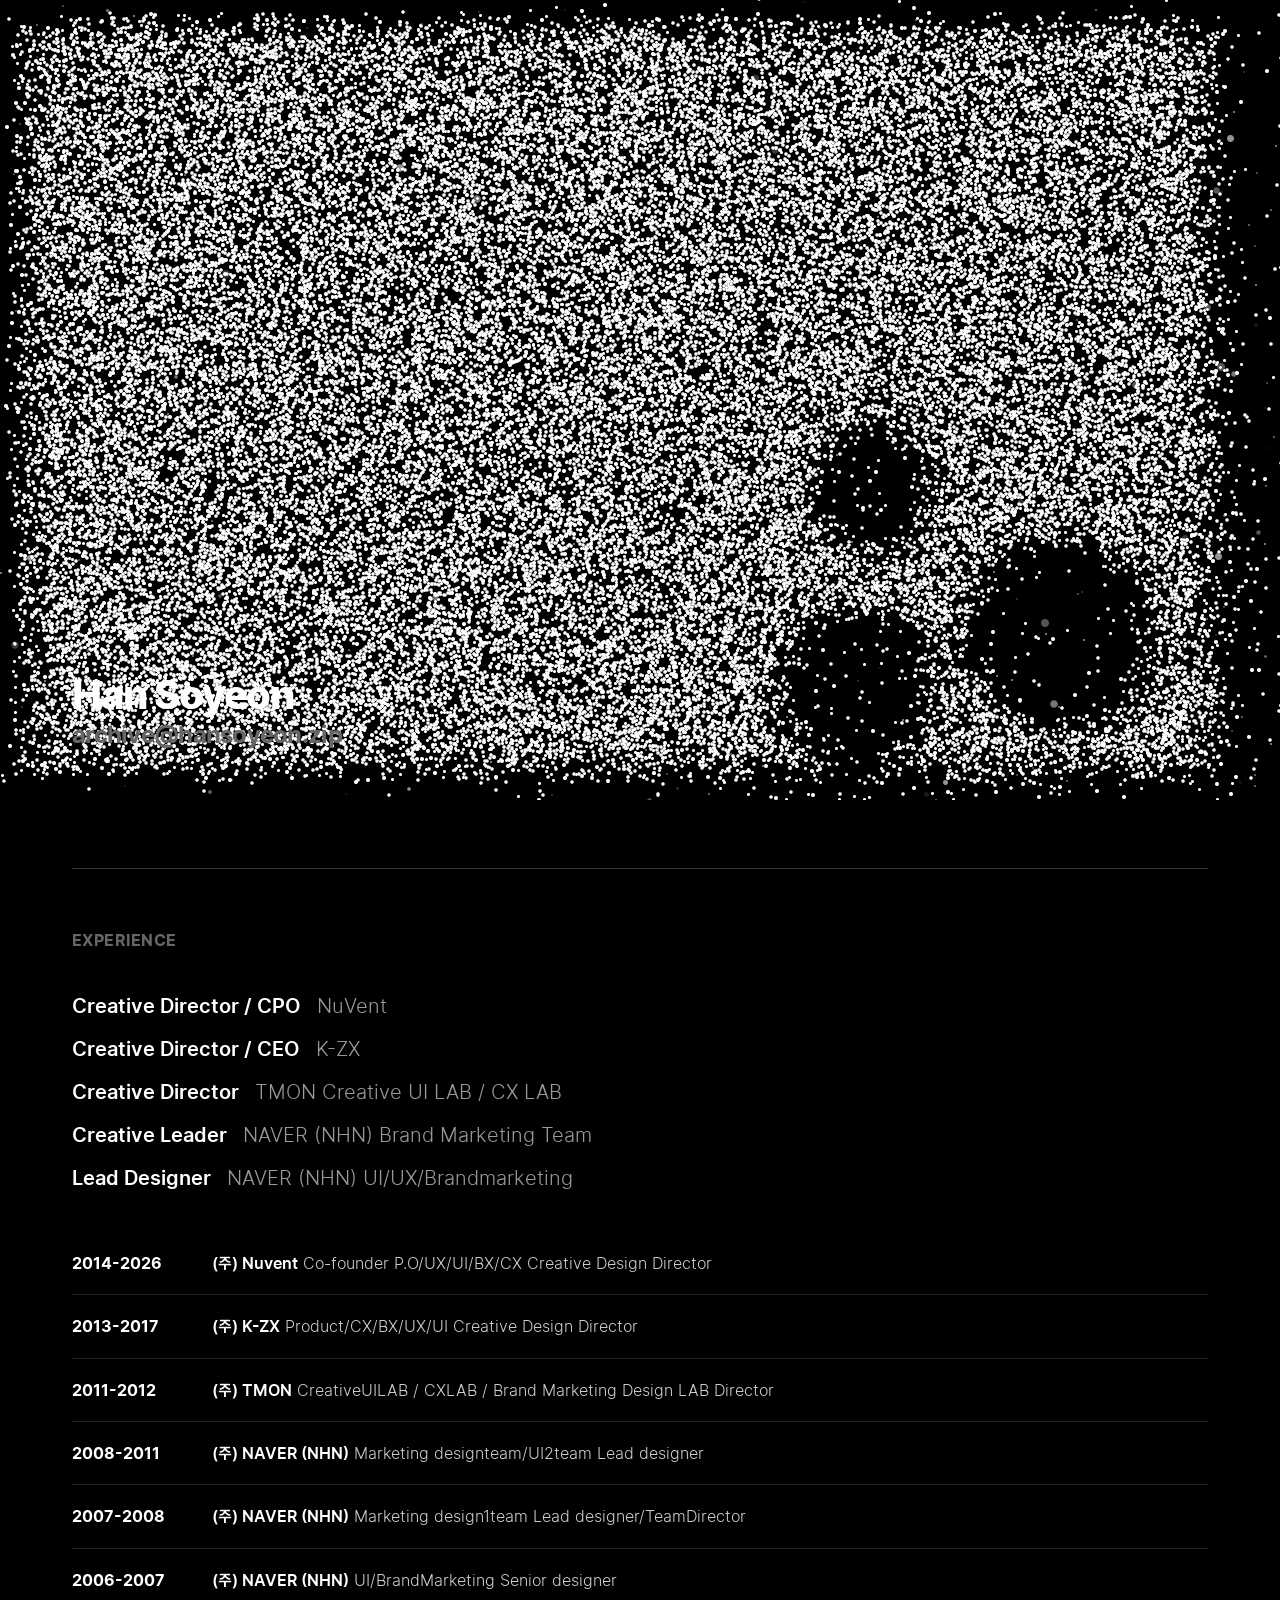
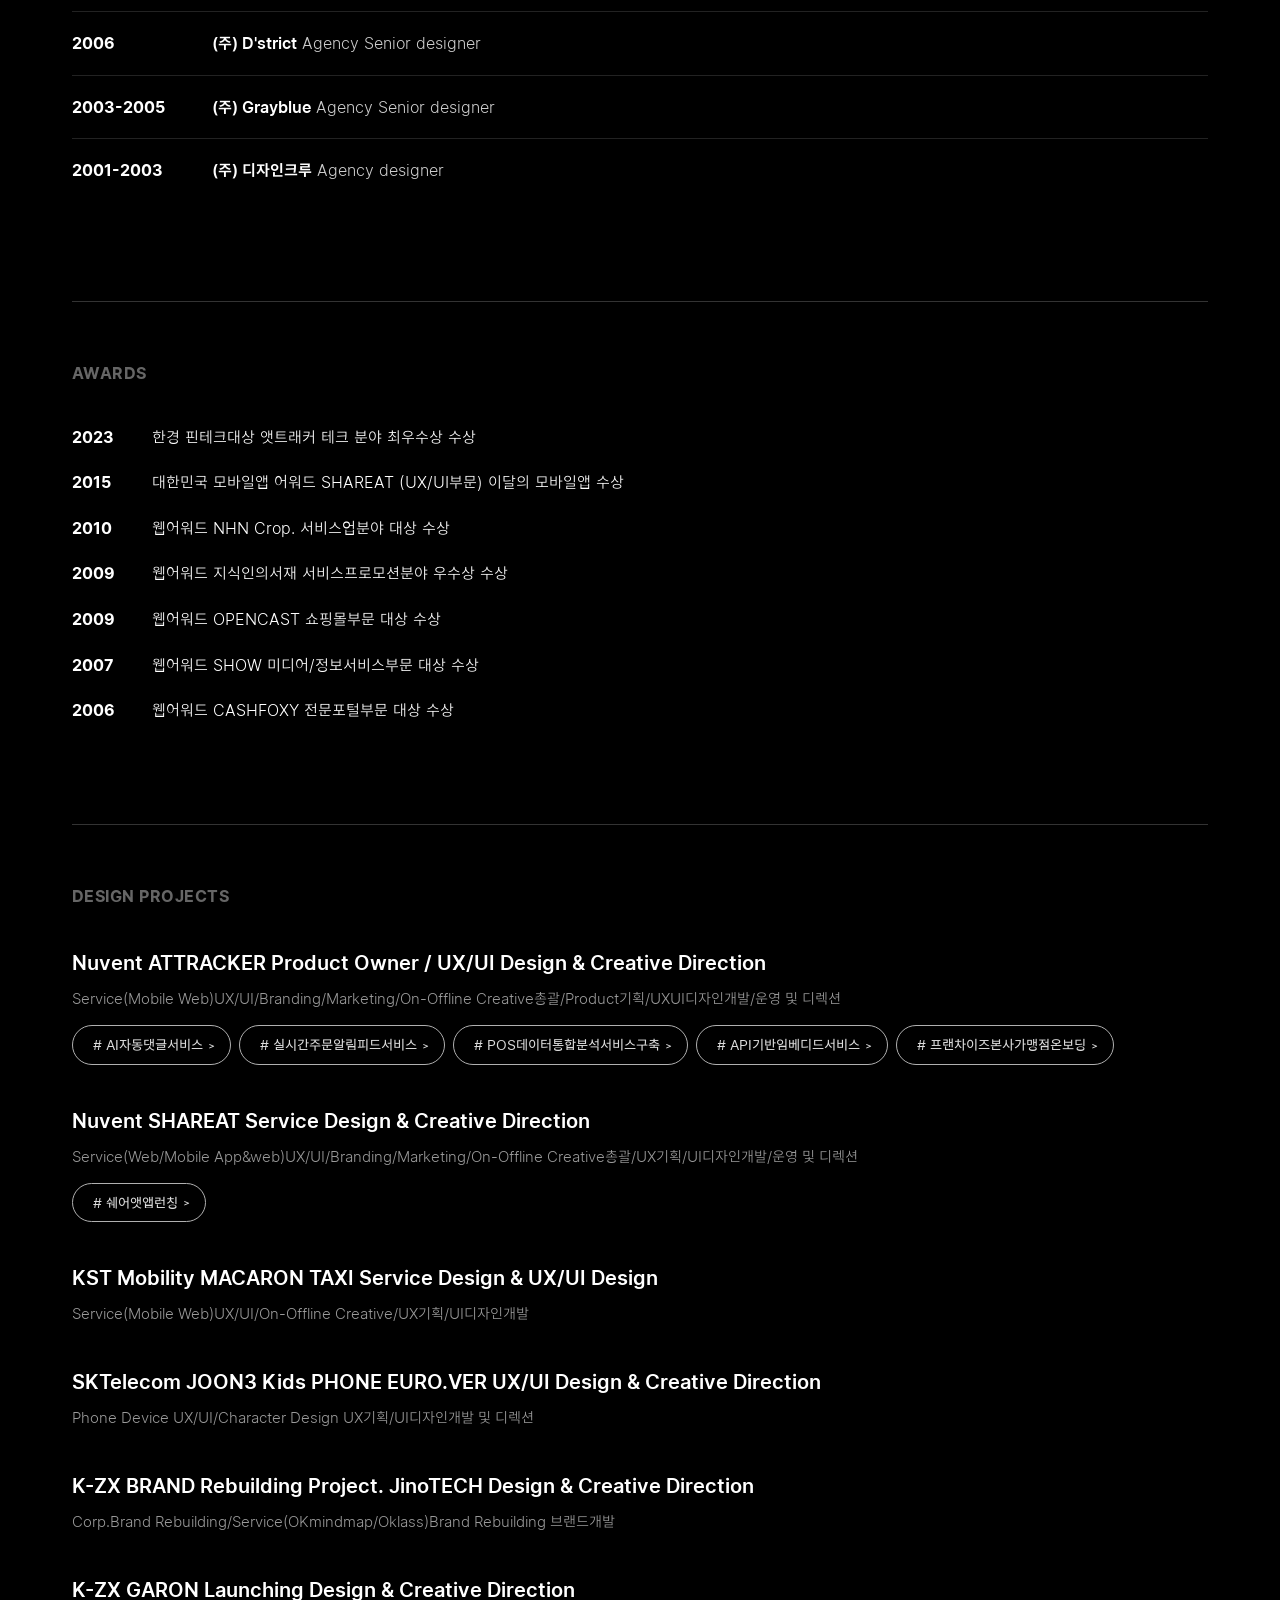
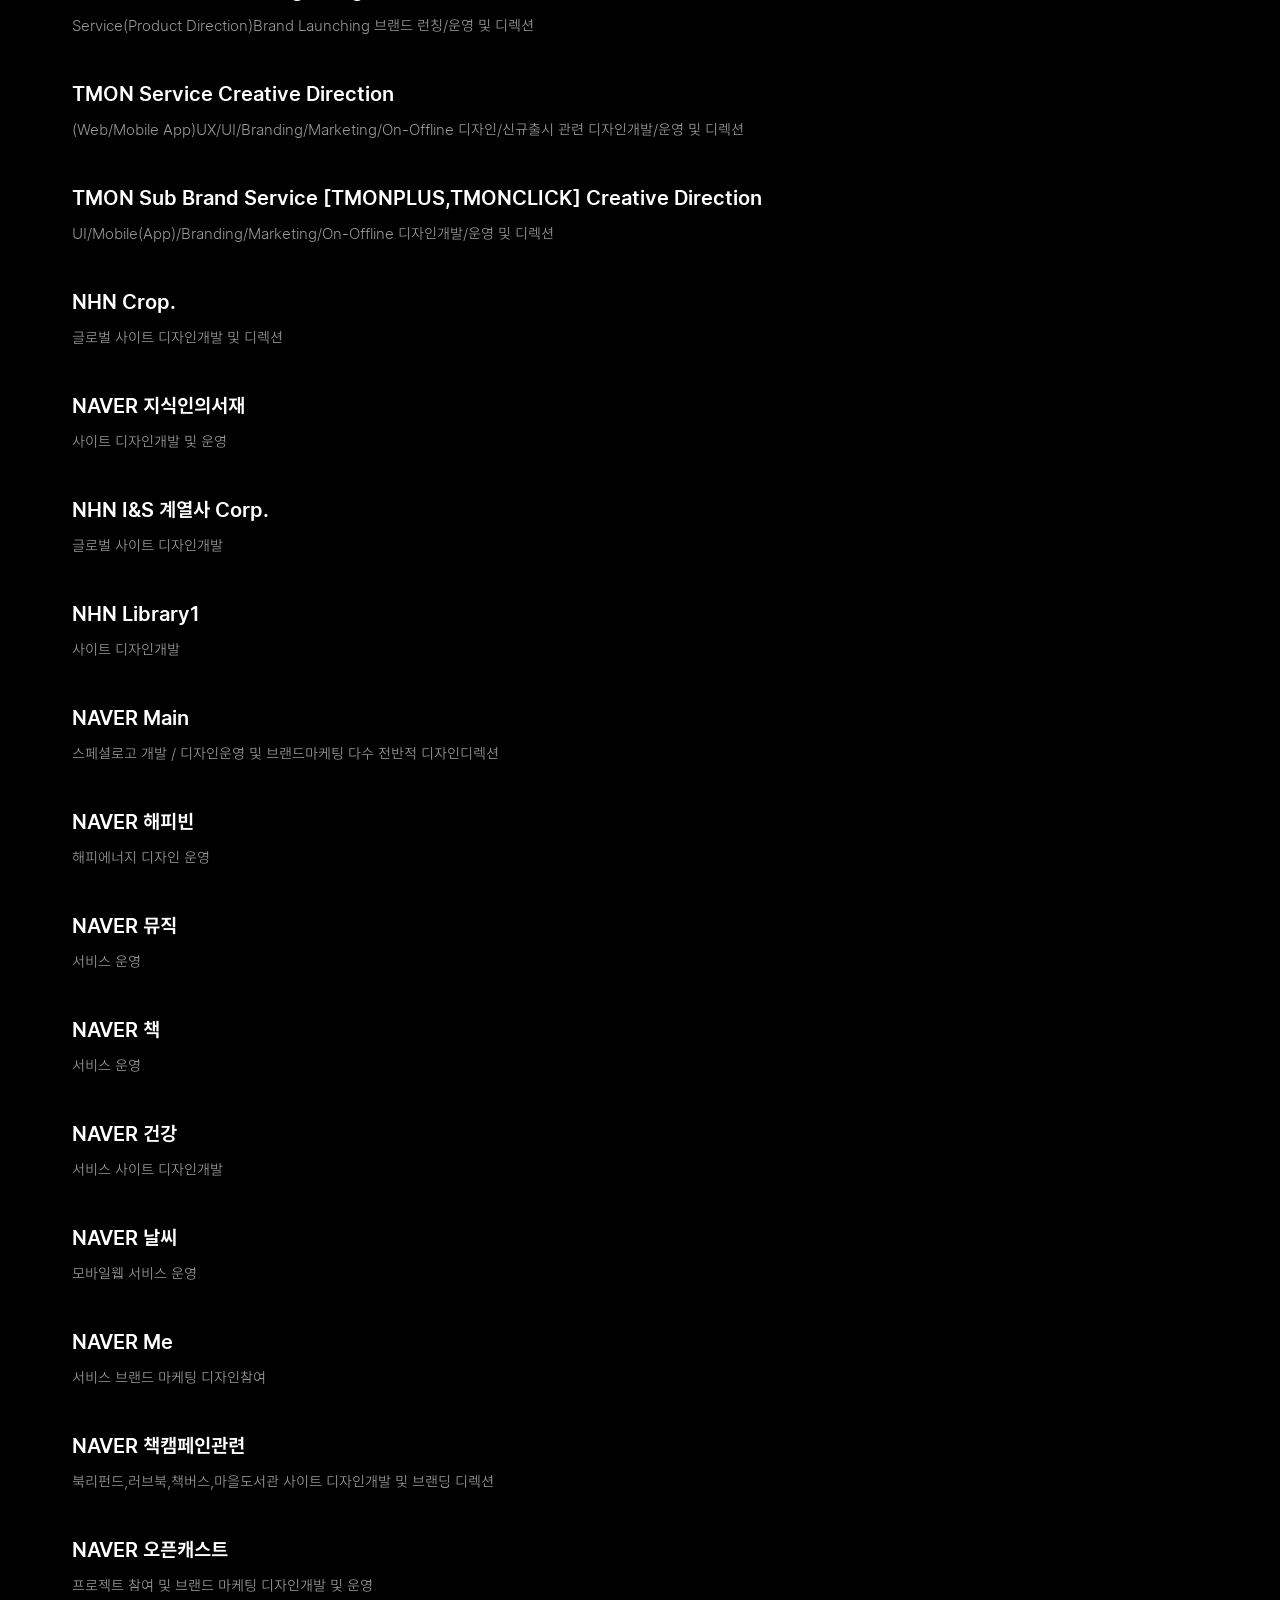
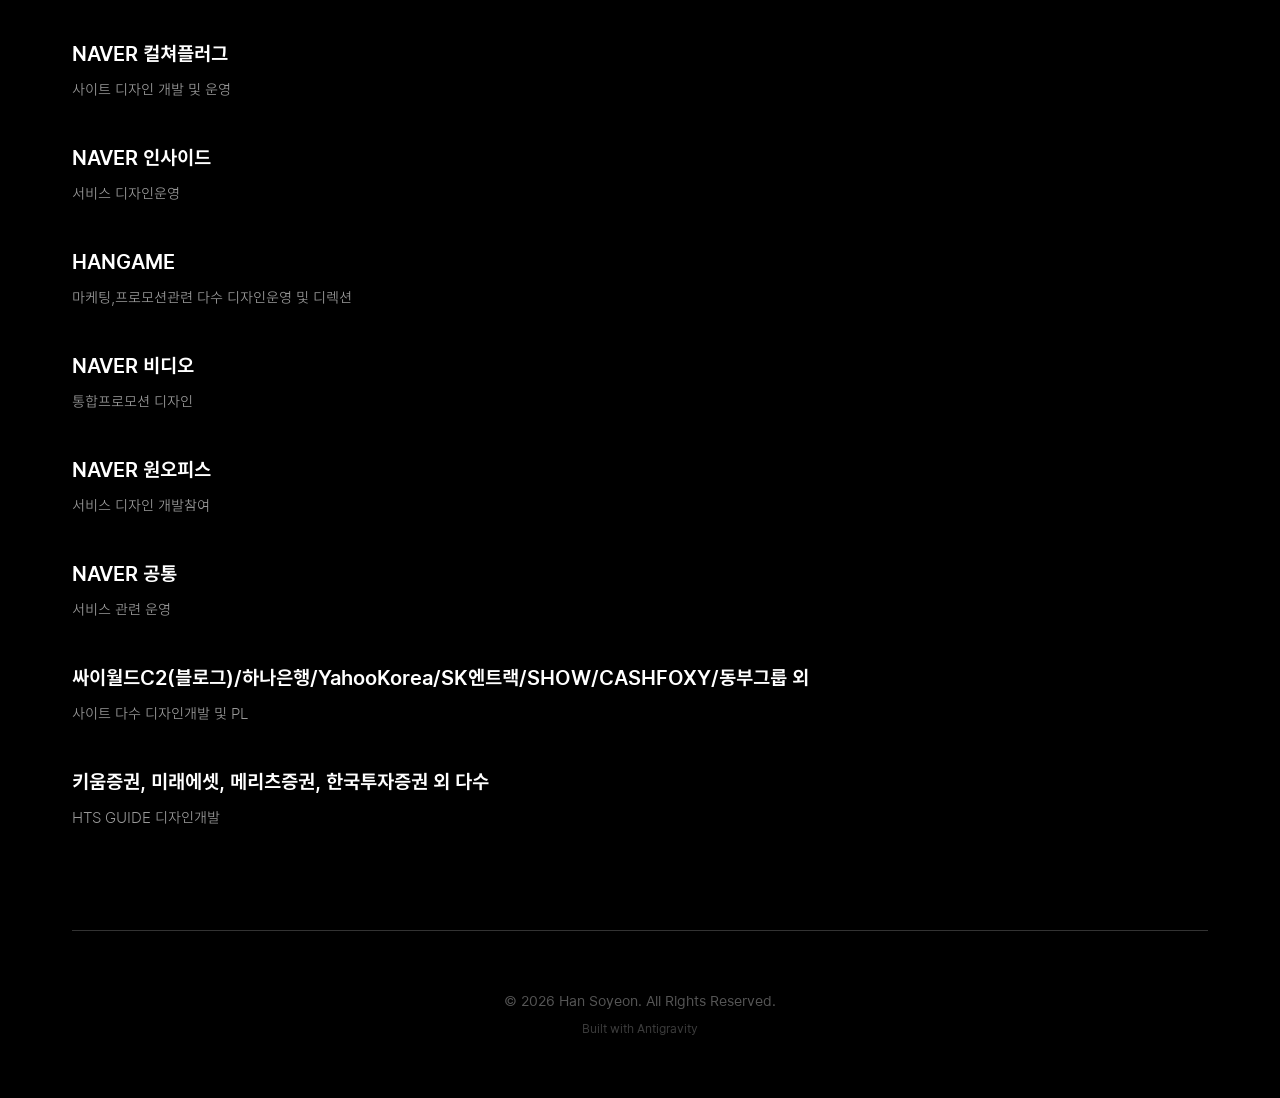
==== index.html @ e49cc1c9 "Link remaining project tags to portfolio PDF" ====
<!DOCTYPE html>
<html lang="en">

<head>
    <meta charset="UTF-8">
    <meta name="viewport" content="width=device-width, initial-scale=1.0">
    <title>Creative eXperience Design Director - Han Soyeon</title>
    <link rel="preload" href="fonts/Interop-ExtraBold.woff2" as="font" type="font/woff2" crossorigin>
    <link rel="preload" href="fonts/Interop-Regular.woff2" as="font" type="font/woff2" crossorigin>
    <script>
        // Detect an installed "Helvetica Neue" (plain "Helvetica" is silently mapped to Arial on Windows)
        (function () {
            try {
                var c = document.createElement('canvas').getContext('2d');
                var t = 'mmmmmmmmmmlli WwQ0123456789';
                var has = ['monospace', 'serif', 'sans-serif'].some(function (b) {
                    c.font = '72px ' + b;
                    var w = c.measureText(t).width;
                    c.font = '72px "Helvetica Neue", ' + b;
                    return c.measureText(t).width !== w;
                });
                if (has) document.documentElement.classList.add('has-helvetica');
            } catch (e) { }
        })();
    </script>
    <script>
        // Hide the plain HTML hero title until the particle title is ready (prevents a flash of the big source text).
        // Failsafe: if particles never become ready within 8s, show the plain title again.
        (function () {
            var root = document.documentElement;
            root.classList.add('js');
            setTimeout(function () {
                if (!root.classList.contains('particles-ready')) root.classList.remove('js');
            }, 8000);
        })();
    </script>
    <link rel="stylesheet" href="style.css?v=20261103a">
</head>

<body>
    <div class="container">
        <header class="hero-section" id="hero-header">
            <canvas id="particle-canvas"></canvas>
            <h1 class="main-title" id="main-title-source">
                <span class="line">CREATIVE</span>
                <span class="line">EXPERIENCE</span>
                <span class="line">DESIGN</span>
                <span class="line">DIRECTOR</span>
            </h1>
            <h2 class="sub-title">Han Soyeon</h2>
            <a href="mailto:archive@hansoyeon.zip" class="email-link">archive@hansoyeon.zip</a>
        </header>

        <main>
            <section class="content-section">
                <h3 class="section-title">EXPERIENCE</h3>
                <div class="job-list">
                    <div class="job-item current">
                        <span class="role">Creative Director / CPO</span>
                        <span class="company">NuVent</span>
                    </div>
                    <div class="job-item">
                        <span class="role">Creative Director / CEO</span>
                        <span class="company">K-ZX</span>
                    </div>
                    <div class="job-item">
                        <span class="role">Creative Director</span>
                        <span class="company">TMON Creative UI LAB / CX LAB</span>
                    </div>
                    <div class="job-item">
                        <span class="role">Creative Leader</span>
                        <span class="company">NAVER (NHN) Brand Marketing Team</span>
                    </div>
                    <div class="job-item">
                        <span class="role">Lead Designer</span>
                        <span class="company">NAVER (NHN) UI/UX/Brandmarketing</span>
                    </div>
                </div>

                <div class="history-list">
                    <div class="history-item">
                        <span class="year">2014-2026</span>
                        <span class="detail"><strong>(주) Nuvent</strong> Co-founder P.O/UX/UI/BX/CX Creative Design
                            Director</span>
                    </div>
                    <div class="history-item">
                        <span class="year">2013-2017</span>
                        <span class="detail"><strong>(주) K-ZX</strong> Product/CX/BX/UX/UI Creative Design
                            Director</span>
                    </div>
                    <div class="history-item">
                        <span class="year">2011-2012</span>
                        <span class="detail"><strong>(주) TMON</strong> CreativeUILAB / CXLAB / Brand Marketing Design
                            LAB Director</span>
                    </div>
                    <div class="history-item">
                        <span class="year">2008-2011</span>
                        <span class="detail"><strong>(주) NAVER (NHN)</strong> Marketing designteam/UI2team Lead
                            designer</span>
                    </div>
                    <div class="history-item">
                        <span class="year">2007-2008</span>
                        <span class="detail"><strong>(주) NAVER (NHN)</strong> Marketing design1team Lead
                            designer/TeamDirector</span>
                    </div>
                    <div class="history-item">
                        <span class="year">2006-2007</span>
                        <span class="detail"><strong>(주) NAVER (NHN)</strong> UI/BrandMarketing Senior designer</span>
                    </div>
                    <div class="history-item">
                        <span class="year">2006</span>
                        <span class="detail"><strong>(주) D'strict</strong> Agency Senior designer</span>
                    </div>
                    <div class="history-item">
                        <span class="year">2003-2005</span>
                        <span class="detail"><strong>(주) Grayblue</strong> Agency Senior designer</span>
                    </div>
                    <div class="history-item">
                        <span class="year">2001-2003</span>
                        <span class="detail"><strong>(주) 디자인크루</strong> Agency designer</span>
                    </div>
                </div>
            </section>

            <section class="content-section">
                <h3 class="section-title">AWARDS</h3>
                <ul class="text-list">
                    <li><span class="year">2023</span> 한경 핀테크대상 앳트래커 테크 분야 최우수상 수상</li>
                    <li><span class="year">2015</span> 대한민국 모바일앱 어워드 SHAREAT (UX/UI부문) 이달의 모바일앱 수상</li>
                    <li><span class="year">2010</span> 웹어워드 NHN Crop. 서비스업분야 대상 수상</li>
                    <li><span class="year">2009</span> 웹어워드 지식인의서재 서비스프로모션분야 우수상 수상</li>
                    <li><span class="year">2009</span> 웹어워드 OPENCAST 쇼핑몰부문 대상 수상</li>
                    <li><span class="year">2007</span> 웹어워드 SHOW 미디어/정보서비스부문 대상 수상</li>
                    <li><span class="year">2006</span> 웹어워드 CASHFOXY 전문포털부문 대상 수상</li>
                </ul>
            </section>

            <section class="content-section">
                <h3 class="section-title">DESIGN PROJECTS</h3>
                <ul class="text-list project-list">
                    <li>
                        <strong>Nuvent ATTRACKER Product Owner / UX/UI Design & Creative Direction</strong>
                        <p>Service(Mobile Web)UX/UI/Branding/Marketing/On-Offline Creative총괄/Product기획/UXUI디자인개발/운영 및
                            디렉션</p>
                        <div class="project-tags">
                            <a href="https://www.figma.com/design/cPtKrT0MXz83MCqrH5NS2Y/2502.AI-Auto-Comment-UX-Flow---UI--Copy-?m=auto&amp;t=WHFrtd2KGc04LAIM-1" class="project-tag" id="tag-ai-auto-comment" target="_blank" rel="noopener noreferrer"># AI자동댓글서비스</a>
                            <a href="https://cvws.icloud-content.com/B/AYycjRPFWnWoKJG5qJfx5Tahn_JwAQTq94hdOR6_gRRy7t73jI1IBBCu/Product+Designer+%E1%84%92%E1%85%A1%E1%86%AB%E1%84%89%E1%85%A9%E1%84%8B%E1%85%A7%E1%86%AB_kakao.pdf?o=AkMDZWdMZUF14P5aimWMCmzfkWpCtnaGSat3Y8566e-i&amp;v=1&amp;x=3&amp;a=CAog-oDPVcygsx1c4x_7YO_yKRwiCiaEsTu8y1igRi9zVCASbRCOv9zCnDQYjpy4xJw0IgEAUgShn_JwWgRIBBCuaibmyzrKyZwFhA0wZ_3VhujiNQxbUDHUVt0BRGVM88P42gTvQ6Dh4HImNuNX3YZ_lHT8e7nZaCNFahpDm5wQcSBXRPUmKX1hQmfaGc0MwVM&amp;e=1794366115&amp;fl=&amp;r=789f3d99-ade8-442f-bdeb-9065b1518512-1&amp;k=olxxtuHlljxaeGuaOEvCjQ&amp;ckc=com.apple.clouddocs&amp;ckz=com.apple.CloudDocs&amp;p=153&amp;s=GT0C_BCzy0ucrM1KMK62wDayg1A&amp;cd=i" class="project-tag" id="tag-realtime-order-feed" target="_blank" rel="noopener noreferrer"># 실시간주문알림피드서비스</a>
                            <a href="https://cvws.icloud-content.com/B/AYycjRPFWnWoKJG5qJfx5Tahn_JwAQTq94hdOR6_gRRy7t73jI1IBBCu/Product+Designer+%E1%84%92%E1%85%A1%E1%86%AB%E1%84%89%E1%85%A9%E1%84%8B%E1%85%A7%E1%86%AB_kakao.pdf?o=AkMDZWdMZUF14P5aimWMCmzfkWpCtnaGSat3Y8566e-i&amp;v=1&amp;x=3&amp;a=CAog-oDPVcygsx1c4x_7YO_yKRwiCiaEsTu8y1igRi9zVCASbRCOv9zCnDQYjpy4xJw0IgEAUgShn_JwWgRIBBCuaibmyzrKyZwFhA0wZ_3VhujiNQxbUDHUVt0BRGVM88P42gTvQ6Dh4HImNuNX3YZ_lHT8e7nZaCNFahpDm5wQcSBXRPUmKX1hQmfaGc0MwVM&amp;e=1794366115&amp;fl=&amp;r=789f3d99-ade8-442f-bdeb-9065b1518512-1&amp;k=olxxtuHlljxaeGuaOEvCjQ&amp;ckc=com.apple.clouddocs&amp;ckz=com.apple.CloudDocs&amp;p=153&amp;s=GT0C_BCzy0ucrM1KMK62wDayg1A&amp;cd=i" class="project-tag" id="tag-pos-data-analytics" target="_blank" rel="noopener noreferrer"># POS데이터통합분석서비스구축</a>
                            <a href="https://cvws.icloud-content.com/B/AYycjRPFWnWoKJG5qJfx5Tahn_JwAQTq94hdOR6_gRRy7t73jI1IBBCu/Product+Designer+%E1%84%92%E1%85%A1%E1%86%AB%E1%84%89%E1%85%A9%E1%84%8B%E1%85%A7%E1%86%AB_kakao.pdf?o=AkMDZWdMZUF14P5aimWMCmzfkWpCtnaGSat3Y8566e-i&amp;v=1&amp;x=3&amp;a=CAog-oDPVcygsx1c4x_7YO_yKRwiCiaEsTu8y1igRi9zVCASbRCOv9zCnDQYjpy4xJw0IgEAUgShn_JwWgRIBBCuaibmyzrKyZwFhA0wZ_3VhujiNQxbUDHUVt0BRGVM88P42gTvQ6Dh4HImNuNX3YZ_lHT8e7nZaCNFahpDm5wQcSBXRPUmKX1hQmfaGc0MwVM&amp;e=1794366115&amp;fl=&amp;r=789f3d99-ade8-442f-bdeb-9065b1518512-1&amp;k=olxxtuHlljxaeGuaOEvCjQ&amp;ckc=com.apple.clouddocs&amp;ckz=com.apple.CloudDocs&amp;p=153&amp;s=GT0C_BCzy0ucrM1KMK62wDayg1A&amp;cd=i" class="project-tag" id="tag-api-embedded" target="_blank" rel="noopener noreferrer"># API기반임베디드서비스</a>
                            <a href="https://cvws.icloud-content.com/B/AYycjRPFWnWoKJG5qJfx5Tahn_JwAQTq94hdOR6_gRRy7t73jI1IBBCu/Product+Designer+%E1%84%92%E1%85%A1%E1%86%AB%E1%84%89%E1%85%A9%E1%84%8B%E1%85%A7%E1%86%AB_kakao.pdf?o=AkMDZWdMZUF14P5aimWMCmzfkWpCtnaGSat3Y8566e-i&amp;v=1&amp;x=3&amp;a=CAog-oDPVcygsx1c4x_7YO_yKRwiCiaEsTu8y1igRi9zVCASbRCOv9zCnDQYjpy4xJw0IgEAUgShn_JwWgRIBBCuaibmyzrKyZwFhA0wZ_3VhujiNQxbUDHUVt0BRGVM88P42gTvQ6Dh4HImNuNX3YZ_lHT8e7nZaCNFahpDm5wQcSBXRPUmKX1hQmfaGc0MwVM&amp;e=1794366115&amp;fl=&amp;r=789f3d99-ade8-442f-bdeb-9065b1518512-1&amp;k=olxxtuHlljxaeGuaOEvCjQ&amp;ckc=com.apple.clouddocs&amp;ckz=com.apple.CloudDocs&amp;p=153&amp;s=GT0C_BCzy0ucrM1KMK62wDayg1A&amp;cd=i" class="project-tag" id="tag-franchise-onboarding" target="_blank" rel="noopener noreferrer"># 프랜차이즈본사가맹점온보딩</a>
                        </div>
                    </li>
                    <li>
                        <strong>Nuvent SHAREAT Service Design & Creative Direction</strong>
                        <p>Service(Web/Mobile App&web)UX/UI/Branding/Marketing/On-Offline Creative총괄/UX기획/UI디자인개발/운영 및
                            디렉션</p>
                        <div class="project-tags">
                            <a href="https://cvws.icloud-content.com/B/AYycjRPFWnWoKJG5qJfx5Tahn_JwAQTq94hdOR6_gRRy7t73jI1IBBCu/Product+Designer+%E1%84%92%E1%85%A1%E1%86%AB%E1%84%89%E1%85%A9%E1%84%8B%E1%85%A7%E1%86%AB_kakao.pdf?o=AkMDZWdMZUF14P5aimWMCmzfkWpCtnaGSat3Y8566e-i&amp;v=1&amp;x=3&amp;a=CAog-oDPVcygsx1c4x_7YO_yKRwiCiaEsTu8y1igRi9zVCASbRCOv9zCnDQYjpy4xJw0IgEAUgShn_JwWgRIBBCuaibmyzrKyZwFhA0wZ_3VhujiNQxbUDHUVt0BRGVM88P42gTvQ6Dh4HImNuNX3YZ_lHT8e7nZaCNFahpDm5wQcSBXRPUmKX1hQmfaGc0MwVM&amp;e=1794366115&amp;fl=&amp;r=789f3d99-ade8-442f-bdeb-9065b1518512-1&amp;k=olxxtuHlljxaeGuaOEvCjQ&amp;ckc=com.apple.clouddocs&amp;ckz=com.apple.CloudDocs&amp;p=153&amp;s=GT0C_BCzy0ucrM1KMK62wDayg1A&amp;cd=i" class="project-tag" id="tag-shareat-app-launch" target="_blank" rel="noopener noreferrer"># 쉐어앳앱런칭</a>
                        </div>
                    </li>
                    <li>
                        <strong>KST Mobility MACARON TAXI Service Design & UX/UI Design</strong>
                        <p>Service(Mobile Web)UX/UI/On-Offline Creative/UX기획/UI디자인개발</p>
                    </li>
                    <li>
                        <strong>SKTelecom JOON3 Kids PHONE EURO.VER UX/UI Design & Creative Direction</strong>
                        <p>Phone Device UX/UI/Character Design UX기획/UI디자인개발 및 디렉션</p>
                    </li>
                    <li>
                        <strong>K-ZX BRAND Rebuilding Project. JinoTECH Design & Creative Direction</strong>
                        <p>Corp.Brand Rebuilding/Service(OKmindmap/Oklass)Brand Rebuilding 브랜드개발</p>
                    </li>
                    <li>
                        <strong>K-ZX GARON Launching Design & Creative Direction</strong>
                        <p>Service(Product Direction)Brand Launching 브랜드 런칭/운영 및 디렉션</p>
                    </li>
                    <li>
                        <strong>TMON Service Creative Direction</strong>
                        <p>(Web/Mobile App)UX/UI/Branding/Marketing/On-Offline 디자인/신규출시 관련 디자인개발/운영 및 디렉션</p>
                    </li>
                    <li>
                        <strong>TMON Sub Brand Service [TMONPLUS,TMONCLICK] Creative Direction</strong>
                        <p>UI/Mobile(App)/Branding/Marketing/On-Offline 디자인개발/운영 및 디렉션</p>
                    </li>
                    <!-- Partial list for brevity, can expand next -->
                    <li>
                        <strong>NHN Crop.</strong>
                        <p>글로벌 사이트 디자인개발 및 디렉션</p>
                    </li>
                    <li>
                        <strong>NAVER 지식인의서재</strong>
                        <p>사이트 디자인개발 및 운영</p>
                    </li>
                    <li>
                        <strong>NHN I&S 계열사 Corp.</strong>
                        <p>글로벌 사이트 디자인개발</p>
                    </li>
                    <li>
                        <strong>NHN Library1</strong>
                        <p>사이트 디자인개발</p>
                    </li>
                    <li>
                        <strong>NAVER Main</strong>
                        <p>스페셜로고 개발 / 디자인운영 및 브랜드마케팅 다수 전반적 디자인디렉션</p>
                    </li>
                    <li>
                        <strong>NAVER 해피빈</strong>
                        <p>해피에너지 디자인 운영</p>
                    </li>
                    <li>
                        <strong>NAVER 뮤직</strong>
                        <p>서비스 운영</p>
                    </li>
                    <li>
                        <strong>NAVER 책</strong>
                        <p>서비스 운영</p>
                    </li>
                    <li>
                        <strong>NAVER 건강</strong>
                        <p>서비스 사이트 디자인개발</p>
                    </li>
                    <li>
                        <strong>NAVER 날씨</strong>
                        <p>모바일웹 서비스 운영</p>
                    </li>
                    <li>
                        <strong>NAVER Me</strong>
                        <p>서비스 브랜드 마케팅 디자인참여</p>
                    </li>
                    <li>
                        <strong>NAVER 책캠페인관련</strong>
                        <p>북리펀드,러브북,책버스,마을도서관 사이트 디자인개발 및 브랜딩 디렉션</p>
                    </li>
                    <li>
                        <strong>NAVER 오픈캐스트</strong>
                        <p>프로젝트 참여 및 브랜드 마케팅 디자인개발 및 운영</p>
                    </li>
                    <li>
                        <strong>NAVER 컬쳐플러그</strong>
                        <p>사이트 디자인 개발 및 운영</p>
                    </li>
                    <li>
                        <strong>NAVER 인사이드</strong>
                        <p>서비스 디자인운영</p>
                    </li>
                    <li>
                        <strong>HANGAME</strong>
                        <p>마케팅,프로모션관련 다수 디자인운영 및 디렉션</p>
                    </li>
                    <li>
                        <strong>NAVER 비디오</strong>
                        <p>통합프로모션 디자인</p>
                    </li>
                    <li>
                        <strong>NAVER 원오피스</strong>
                        <p>서비스 디자인 개발참여</p>
                    </li>
                    <li>
                        <strong>NAVER 공통</strong>
                        <p>서비스 관련 운영</p>
                    </li>
                    <li>
                        <strong>싸이월드C2(블로그)/하나은행/YahooKorea/SK엔트랙/SHOW/CASHFOXY/동부그룹 외</strong>
                        <p>사이트 다수 디자인개발 및 PL</p>
                    </li>
                    <li>
                        <strong>키움증권, 미래에셋, 메리츠증권, 한국투자증권 외 다수</strong>
                        <p>HTS GUIDE 디자인개발</p>
                    </li>
                </ul>
            </section>
        </main>

        <footer>
            <p>&copy; 2026 Han Soyeon. All Rights Reserved.</p>
            <p class="credit">Built with Antigravity</p>
        </footer>
    </div>
    <script src="particles.js?v=20261103a"></script>
</body>

</html>
---- style.css ----
/* Interop web font (self-hosted, SIL OFL 1.1 - see fonts/OFL-Interop.txt). Heaviest weight is 800. */
@font-face {
    font-family: 'Interop';
    src: url('fonts/Interop-Light.woff2') format('woff2');
    font-weight: 300;
    font-style: normal;
    font-display: swap;
}

@font-face {
    font-family: 'Interop';
    src: url('fonts/Interop-Regular.woff2') format('woff2');
    font-weight: 400;
    font-style: normal;
    font-display: swap;
}

@font-face {
    font-family: 'Interop';
    src: url('fonts/Interop-SemiBold.woff2') format('woff2');
    font-weight: 600;
    font-style: normal;
    font-display: swap;
}

@font-face {
    font-family: 'Interop';
    src: url('fonts/Interop-Bold.woff2') format('woff2');
    font-weight: 700;
    font-style: normal;
    font-display: swap;
}

@font-face {
    font-family: 'Interop';
    src: url('fonts/Interop-ExtraBold.woff2') format('woff2');
    font-weight: 800;
    font-style: normal;
    font-display: swap;
}

:root {
    --bg-color: #000000;
    --text-color: #ffffff;
    --accent-color: #666666;
    /* Body: Interop for both English and Korean */
    --font-main: 'Interop', Arial, sans-serif;
    /* Top hero area: Interop by default, Helvetica (English) where Helvetica Neue is installed */
    --font-hero: 'Interop', Arial, sans-serif;
}

html.has-helvetica {
    --font-hero: 'Helvetica Neue', Helvetica, 'Interop', Arial, sans-serif;
}

* {
    margin: 0;
    padding: 0;
    box-sizing: border-box;
}

/* Never show a horizontal scrollbar (e.g. Windows classic scrollbar width / wider fallback fonts) */
html {
    overflow-x: hidden;
}

body {
    background-color: var(--bg-color);
    color: var(--text-color);
    font-family: var(--font-main);
    line-height: 1.4;
    -webkit-font-smoothing: antialiased;
}

.container {
    max-width: 100%;
    margin: 0;
    padding: 0;
}

/* Hero Section */
.hero-section {
    position: relative;
    margin-bottom: 120px;
    padding-top: 60px;
    min-height: 600px;
    /* Ensure space for canvas */
}

#particle-canvas {
    position: absolute;
    top: 0;
    left: 0;
    width: 100%;
    height: 100%;
    z-index: 10;
    pointer-events: auto;
    /* Allow mouse interaction */
}

.visual-hidden {
    position: absolute;
    width: 1px;
    height: 1px;
    padding: 0;
    margin: -1px;
    overflow: hidden;
    clip: rect(0, 0, 0, 0);
    border: 0;
}

.main-title {
    font-family: var(--font-hero);
    font-weight: 700;
    line-height: 0.9;
    letter-spacing: -0.04em;
    display: flex;
    flex-direction: column;
    align-items: flex-start;
    position: relative;
    z-index: 20;
}

.main-title .line {
    font-size: 160px;
    /* Requested size */
    display: block;
}

/* The particle canvas draws the title; hide the plain source text (but keep its layout space)
   so it does not flash before the particles are ready. */
html.js:not(.particles-ready) .main-title {
    opacity: 0;
}

.sub-title {
    font-size: 40px;
    /* Doubled from 20px */
    font-weight: 900;
    /* Thicker */
    font-family: var(--font-hero);
    margin-top: 40px;
    color: var(--text-color);
    letter-spacing: -0.03em;
    /* Tightened */
    line-height: 0.95;
    /* Relaxed slightly from 0.85 */
    margin-left: 72px;
    margin-right: 72px;
    /* Desktop Right Margin */
    /* Desktop Left Margin */
    position: relative;
    z-index: 20;
}

/* Content Sections */
/* Content Sections */
.content-section {
    margin-bottom: 100px;
    text-align: left;
    margin-left: 72px;
    margin-right: 72px;
    /* Desktop Right Margin */
    /* Desktop Left Margin */
}

.section-title {
    font-size: 16px;
    /* Reduced from 18px */
    font-weight: 700;
    margin-bottom: 40px;
    letter-spacing: 0.03em;
    color: var(--accent-color);
    text-transform: uppercase;
    border-top: 1px solid #333;
    padding-top: 60px;
    /* Increased from 40px */
}

/* Job List (Top summary) */
.job-list {
    margin-bottom: 60px;
}

.job-item {
    margin-bottom: 15px;
    font-size: 20px;
    /* Reduced from 24px */
    font-weight: 300;
}

.job-item .role {
    font-weight: 600;
    margin-right: 10px;
}

.job-item .company {
    color: #999;
}

/* History List (Detailed) */
.history-list {
    display: flex;
    flex-direction: column;
    gap: 20px;
}

.history-item {
    display: flex;
    justify-content: flex-start;
    align-items: baseline;
    align-items: baseline;
    font-size: 16px;
    /* Reduced from 18px */
    border-bottom: 1px solid #222;
    padding-bottom: 20px;
    text-align: left;
}

.history-item:last-child {
    border-bottom: none;
}

.history-item .year {
    width: 120px;
    flex-shrink: 0;
    font-weight: 700;
    margin-right: 20px;
    margin-left: 0;
    text-align: left;
    order: 0;
}

.history-item .detail {
    font-weight: 300;
    color: #ccc;
    order: 1;
}

.history-item .detail strong {
    color: #fff;
    font-weight: 600;
}

/* Awards & Projects List */
.text-list {
    list-style: none;
    font-size: 16px;
    /* Reduced from 18px */
    font-weight: 300;
    text-align: left;
}

.text-list li {
    margin-bottom: 20px;
    line-height: 1.6;
    padding-left: 0;
}

.text-list .year {
    font-weight: 700;
    margin-right: 15px;
    margin-left: 0;
    display: inline-block;
    min-width: 60px;
}

.project-list li {
    margin-bottom: 40px;
}

.project-list strong {
    display: block;
    font-size: 20px;
    /* Reduced from 22px */
    font-weight: 600;
    margin-bottom: 8px;
    color: #fff;
}

.project-list p {
    color: #999;
    font-size: 15px;
    /* Reduced from 16px */
    margin-left: 0;
}

/* Project hashtag links (each one points to its own detail page) */
.project-tags {
    display: flex;
    flex-wrap: wrap;
    gap: 8px;
    margin-top: 14px;
}

.project-tag {
    display: inline-flex;
    align-items: center;
    gap: 4px;
    padding: 9px 14px 9px 20px;
    border: 1px solid #b0b0b0;
    border-radius: 999px;
    color: #dcdcdc;
    font-size: 14px;
    font-weight: 400;
    line-height: 1.4;
    text-decoration: none;
    transition: color 0.2s, border-color 0.2s, background-color 0.2s;
}

/* Small decorative arrow on the right of each tag */
.project-tag::after {
    content: "\FF1E";
    content: "\FF1E" / "";
    font-size: 9px;
    font-weight: 700;
    line-height: 1;
}

.project-tag:hover,
.project-tag:focus-visible {
    color: #000;
    background-color: #fff;
    border-color: #fff;
    outline: none;
}

.email-link {
    display: inline-block;
    margin-top: 10px;
    color: var(--accent-color);
    text-decoration: none;
    font-size: 24px;
    /* Reduced from 32px */
    font-weight: 700;
    /* Reduced from 900 */
    /* Thicker font */
    /* Thicker font */
    font-family: var(--font-hero);
    letter-spacing: -0.03em;
    /* Tightened */
    line-height: 0.95;
    /* Relaxed slightly from 0.85 */
    transition: color 0.2s;
    margin-left: 72px;
    margin-right: 72px;
    /* Desktop Right Margin */
    /* Desktop Left Margin */
    position: relative;
    z-index: 20;
}

.email-link:hover {
    color: var(--text-color);
}

footer {
    margin-top: 100px;
    padding-top: 60px;
    /* Increased to 60px */
    border-top: 1px solid #333;
    font-size: 14px;
    color: #555;
    text-align: center;
    margin-left: 72px;
    margin-right: 72px;
    /* Desktop Right Margin */
    padding-bottom: 60px;
}

.credit {
    margin-top: 10px;
    font-size: 12px;
    opacity: 0.7;
}

/* Responsive */
@media (max-width: 1024px) {
    .main-title .line {
        font-size: 12vw;
        /* Scale down on smaller desktops/tablets */
    }
}

@media (max-width: 768px) {
    .container {
        padding: 0;
        /* Removed padding */
        overflow-x: hidden;
    }

    /* Reset desktop visual shifts & Set Left Align */
    .content-section,
    .sub-title,
    .email-link,
    footer {
        transform: none;
        margin-right: 0;
        margin-left: 0;
        /* Mobile Left Margin Reset */
        padding-left: 24px;
        /* Mobile Left Padding */
        padding-right: 24px;
        /* Mobile Right Padding */
        text-align: left;
        /* Switch to Left Align for Mobile */
    }

    .main-title {
        align-items: flex-start;
        /* Align header source text left */
    }

    .main-title .line {
        font-size: 15vw;
    }

    .history-item {
        flex-direction: column;
        align-items: flex-start;
        /* Align items left */
        text-align: left;
    }

    .history-item .year {
        margin-bottom: 5px;
        margin-left: 0;
        margin-right: 0;
        order: 1;
        text-align: left;
    }

    .history-item .detail {
        order: 2;
        text-align: left;
    }

    .text-list,
    .project-list p {
        text-align: left;
    }

    /* Stack Awards Year on Top for Mobile */
    .text-list .year {
        display: block;
        margin-bottom: 5px;
    }

    .sub-title {
        margin-top: 120px;
        /* Increased top margin for mobile to clear text */
        font-size: 24px;
        /* Mobile override: restore smaller size */
    }

    .email-link {
        font-size: 18px;
        /* Mobile override: restore smaller size */
    }
}
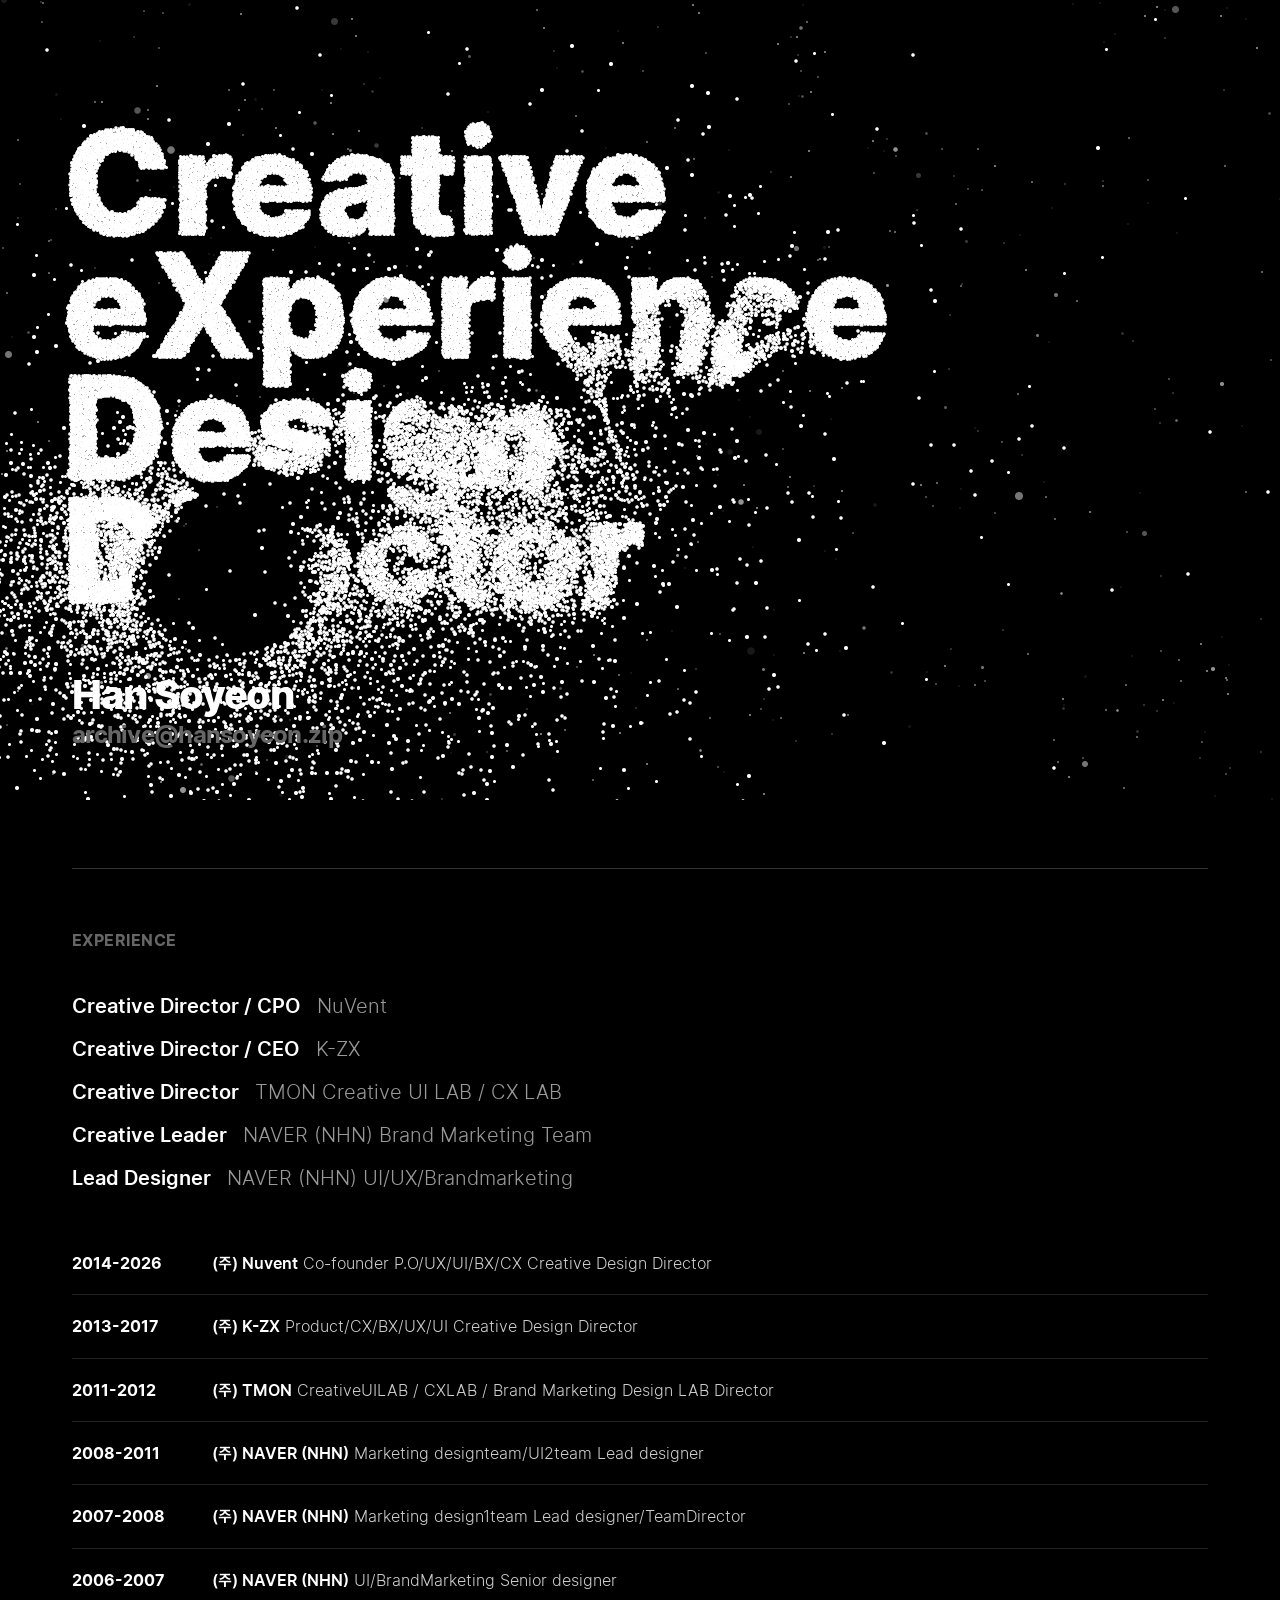
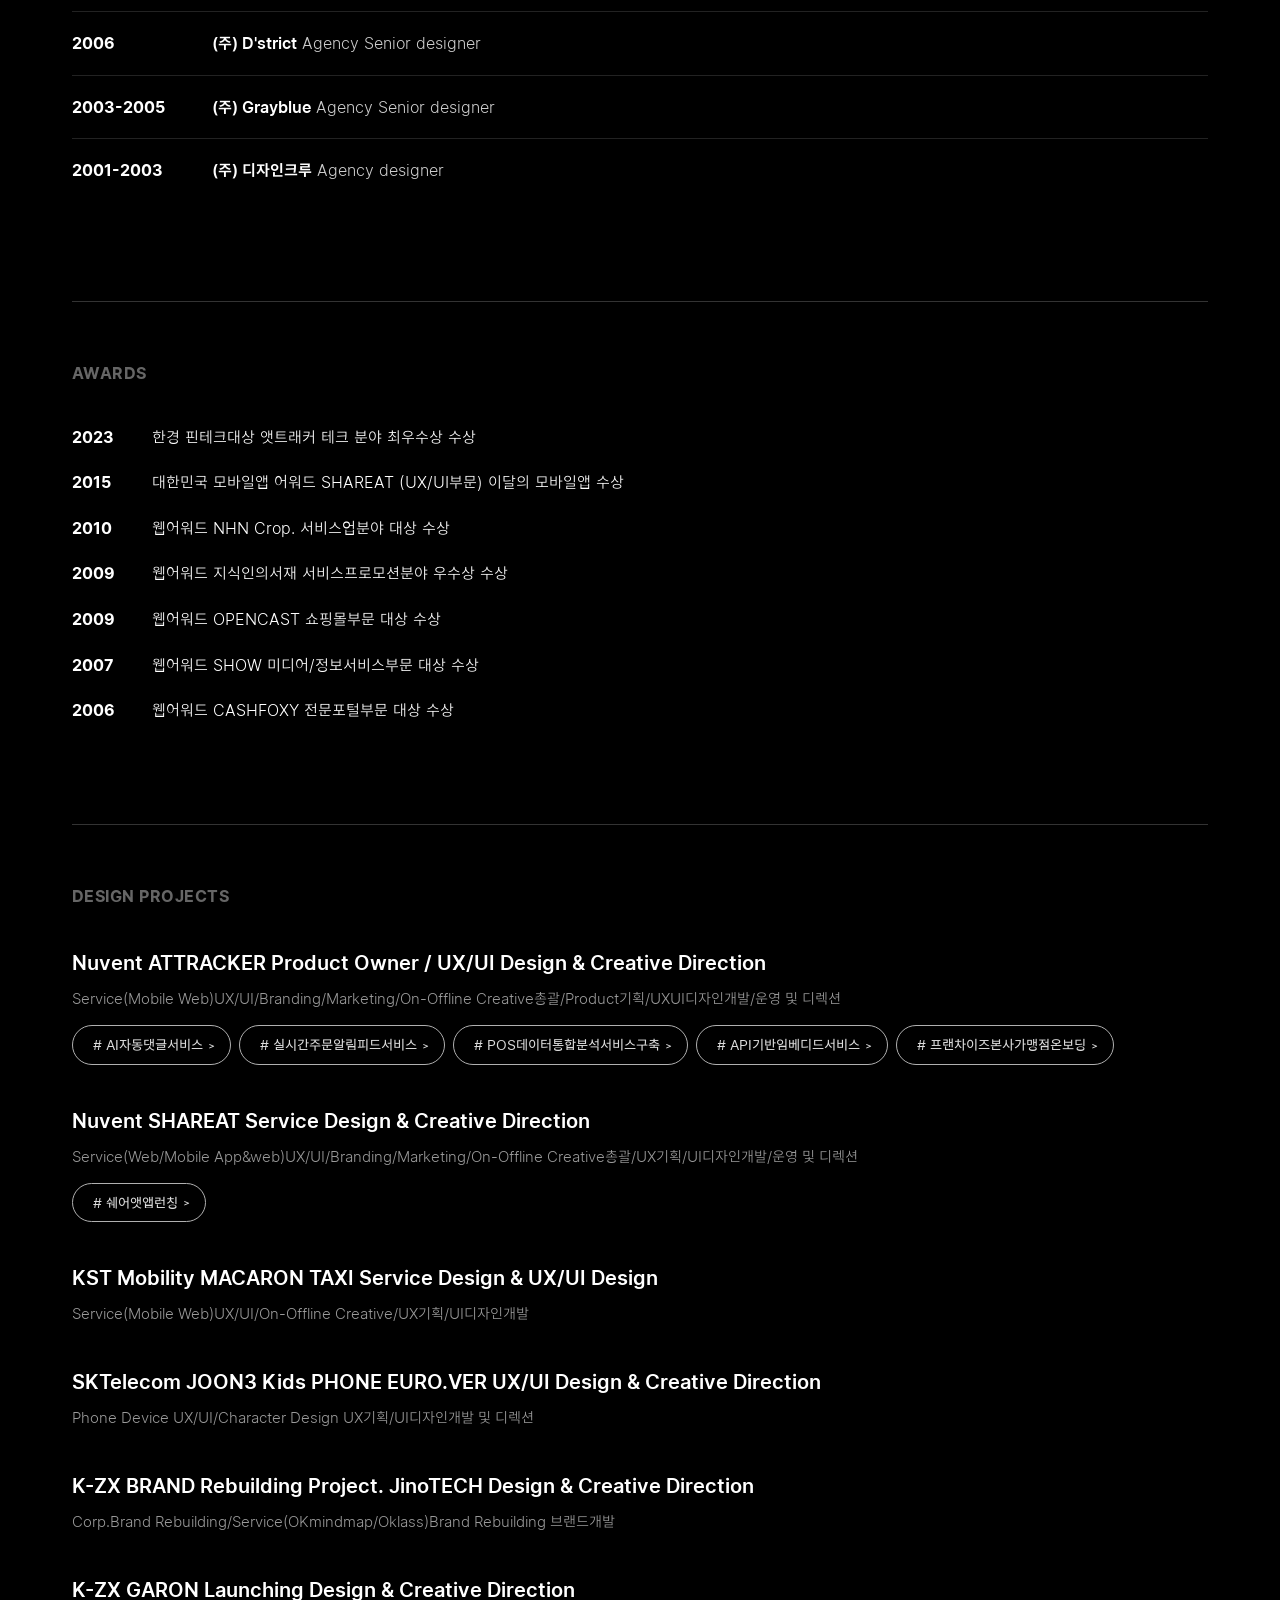
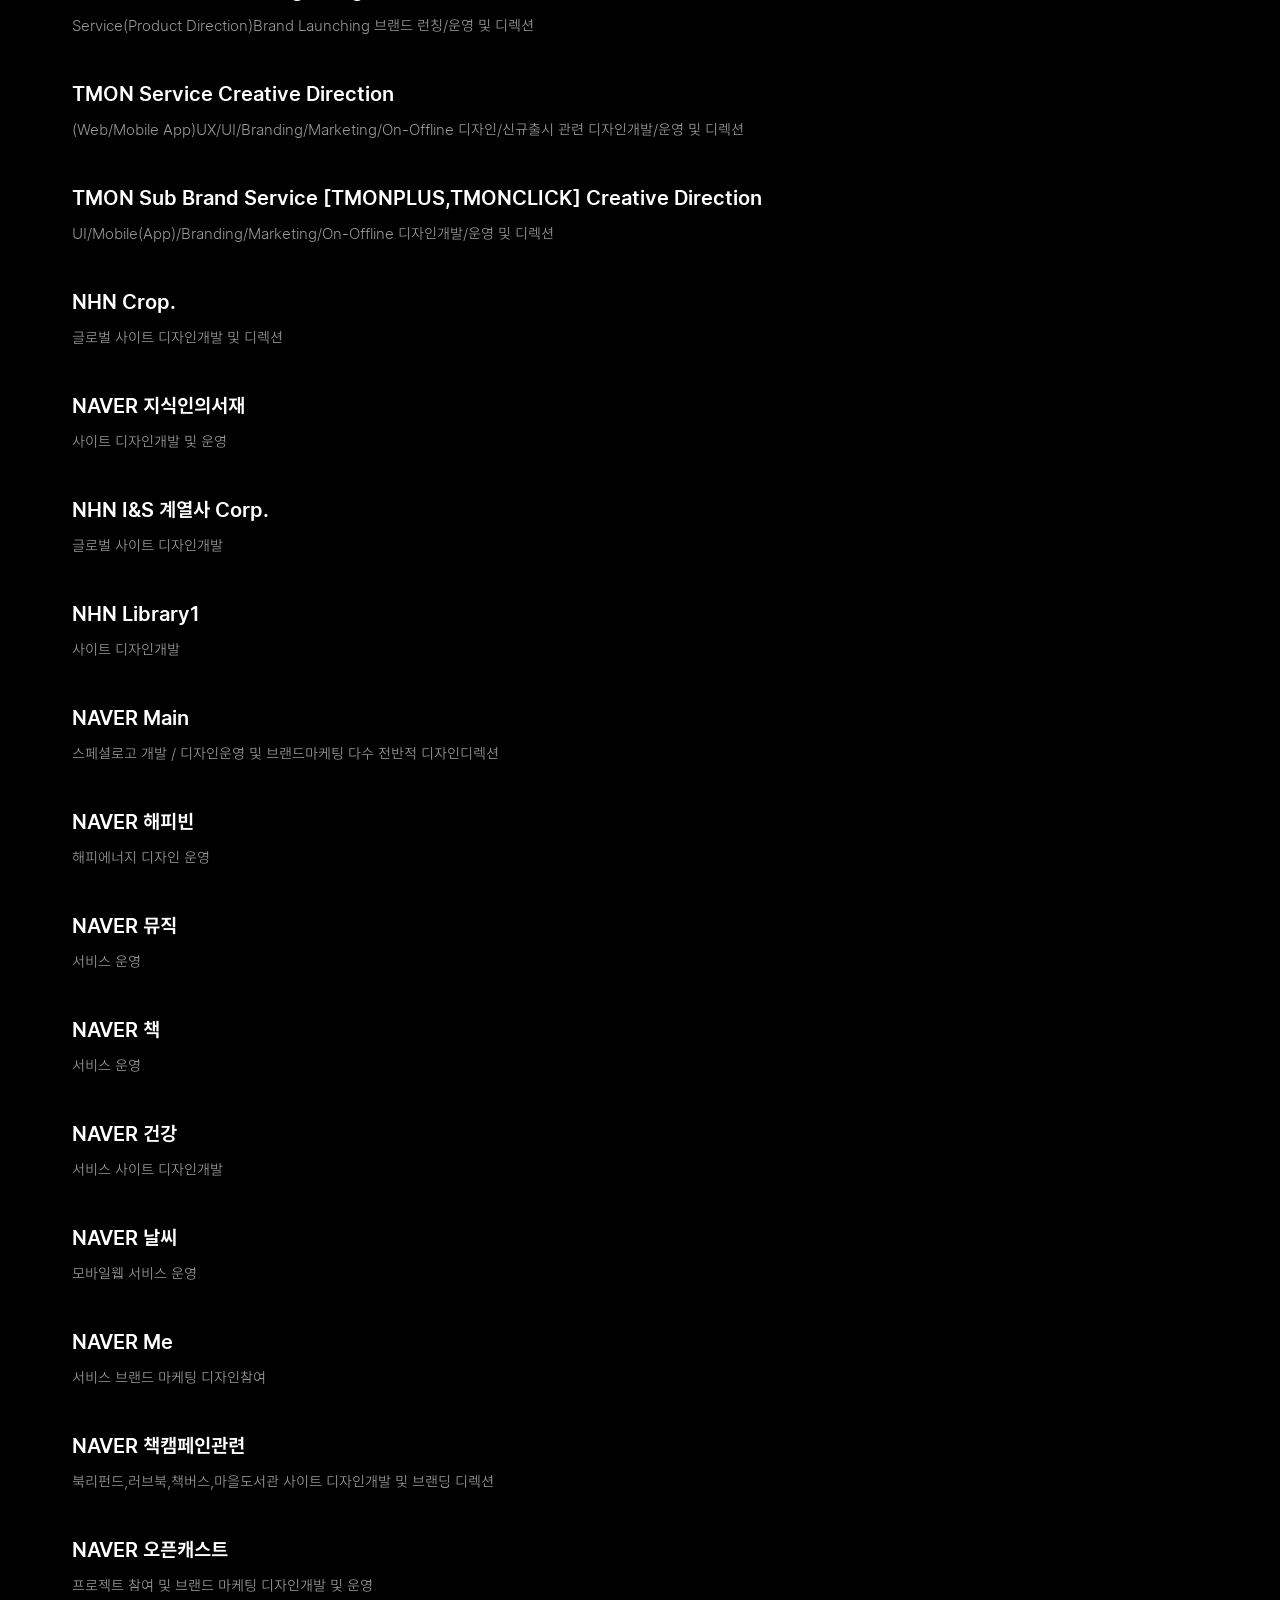
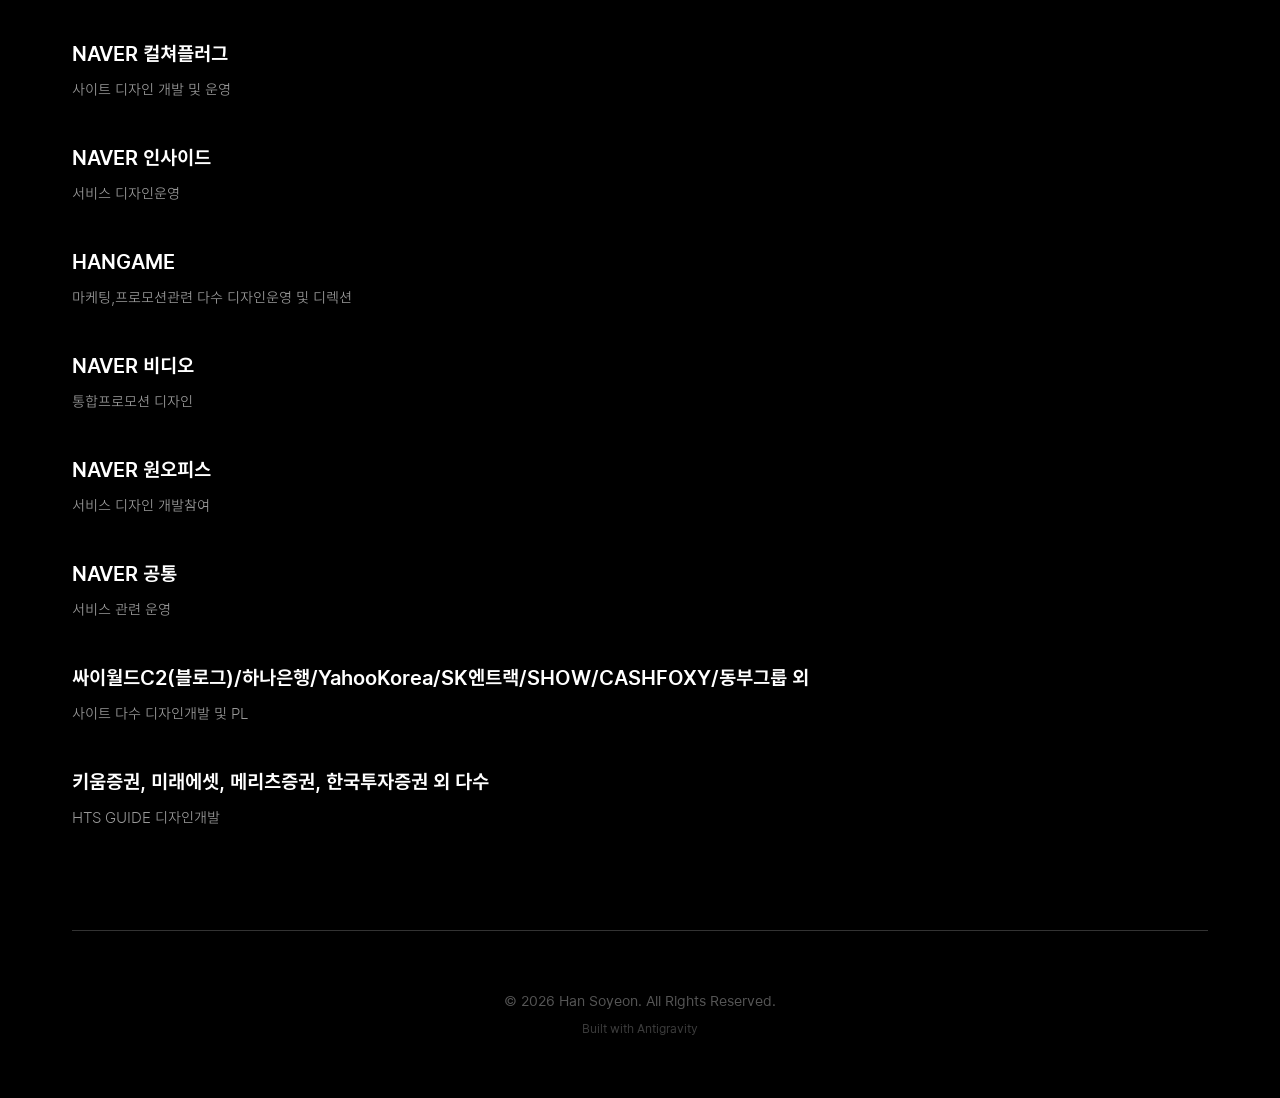
==== commit f8e2a720: "Host portfolio PDF in repo and link project tags to it" ====
--- a/index.html
+++ b/index.html
@@ -144,10 +144,10 @@
                             디렉션</p>
                         <div class="project-tags">
                             <a href="https://www.figma.com/design/cPtKrT0MXz83MCqrH5NS2Y/2502.AI-Auto-Comment-UX-Flow---UI--Copy-?m=auto&amp;t=WHFrtd2KGc04LAIM-1" class="project-tag" id="tag-ai-auto-comment" target="_blank" rel="noopener noreferrer"># AI자동댓글서비스</a>
-                            <a href="https://cvws.icloud-content.com/B/AYycjRPFWnWoKJG5qJfx5Tahn_JwAQTq94hdOR6_gRRy7t73jI1IBBCu/Product+Designer+%E1%84%92%E1%85%A1%E1%86%AB%E1%84%89%E1%85%A9%E1%84%8B%E1%85%A7%E1%86%AB_kakao.pdf?o=AkMDZWdMZUF14P5aimWMCmzfkWpCtnaGSat3Y8566e-i&amp;v=1&amp;x=3&amp;a=CAog-oDPVcygsx1c4x_7YO_yKRwiCiaEsTu8y1igRi9zVCASbRCOv9zCnDQYjpy4xJw0IgEAUgShn_JwWgRIBBCuaibmyzrKyZwFhA0wZ_3VhujiNQxbUDHUVt0BRGVM88P42gTvQ6Dh4HImNuNX3YZ_lHT8e7nZaCNFahpDm5wQcSBXRPUmKX1hQmfaGc0MwVM&amp;e=1794366115&amp;fl=&amp;r=789f3d99-ade8-442f-bdeb-9065b1518512-1&amp;k=olxxtuHlljxaeGuaOEvCjQ&amp;ckc=com.apple.clouddocs&amp;ckz=com.apple.CloudDocs&amp;p=153&amp;s=GT0C_BCzy0ucrM1KMK62wDayg1A&amp;cd=i" class="project-tag" id="tag-realtime-order-feed" target="_blank" rel="noopener noreferrer"># 실시간주문알림피드서비스</a>
-                            <a href="https://cvws.icloud-content.com/B/AYycjRPFWnWoKJG5qJfx5Tahn_JwAQTq94hdOR6_gRRy7t73jI1IBBCu/Product+Designer+%E1%84%92%E1%85%A1%E1%86%AB%E1%84%89%E1%85%A9%E1%84%8B%E1%85%A7%E1%86%AB_kakao.pdf?o=AkMDZWdMZUF14P5aimWMCmzfkWpCtnaGSat3Y8566e-i&amp;v=1&amp;x=3&amp;a=CAog-oDPVcygsx1c4x_7YO_yKRwiCiaEsTu8y1igRi9zVCASbRCOv9zCnDQYjpy4xJw0IgEAUgShn_JwWgRIBBCuaibmyzrKyZwFhA0wZ_3VhujiNQxbUDHUVt0BRGVM88P42gTvQ6Dh4HImNuNX3YZ_lHT8e7nZaCNFahpDm5wQcSBXRPUmKX1hQmfaGc0MwVM&amp;e=1794366115&amp;fl=&amp;r=789f3d99-ade8-442f-bdeb-9065b1518512-1&amp;k=olxxtuHlljxaeGuaOEvCjQ&amp;ckc=com.apple.clouddocs&amp;ckz=com.apple.CloudDocs&amp;p=153&amp;s=GT0C_BCzy0ucrM1KMK62wDayg1A&amp;cd=i" class="project-tag" id="tag-pos-data-analytics" target="_blank" rel="noopener noreferrer"># POS데이터통합분석서비스구축</a>
-                            <a href="https://cvws.icloud-content.com/B/AYycjRPFWnWoKJG5qJfx5Tahn_JwAQTq94hdOR6_gRRy7t73jI1IBBCu/Product+Designer+%E1%84%92%E1%85%A1%E1%86%AB%E1%84%89%E1%85%A9%E1%84%8B%E1%85%A7%E1%86%AB_kakao.pdf?o=AkMDZWdMZUF14P5aimWMCmzfkWpCtnaGSat3Y8566e-i&amp;v=1&amp;x=3&amp;a=CAog-oDPVcygsx1c4x_7YO_yKRwiCiaEsTu8y1igRi9zVCASbRCOv9zCnDQYjpy4xJw0IgEAUgShn_JwWgRIBBCuaibmyzrKyZwFhA0wZ_3VhujiNQxbUDHUVt0BRGVM88P42gTvQ6Dh4HImNuNX3YZ_lHT8e7nZaCNFahpDm5wQcSBXRPUmKX1hQmfaGc0MwVM&amp;e=1794366115&amp;fl=&amp;r=789f3d99-ade8-442f-bdeb-9065b1518512-1&amp;k=olxxtuHlljxaeGuaOEvCjQ&amp;ckc=com.apple.clouddocs&amp;ckz=com.apple.CloudDocs&amp;p=153&amp;s=GT0C_BCzy0ucrM1KMK62wDayg1A&amp;cd=i" class="project-tag" id="tag-api-embedded" target="_blank" rel="noopener noreferrer"># API기반임베디드서비스</a>
-                            <a href="https://cvws.icloud-content.com/B/AYycjRPFWnWoKJG5qJfx5Tahn_JwAQTq94hdOR6_gRRy7t73jI1IBBCu/Product+Designer+%E1%84%92%E1%85%A1%E1%86%AB%E1%84%89%E1%85%A9%E1%84%8B%E1%85%A7%E1%86%AB_kakao.pdf?o=AkMDZWdMZUF14P5aimWMCmzfkWpCtnaGSat3Y8566e-i&amp;v=1&amp;x=3&amp;a=CAog-oDPVcygsx1c4x_7YO_yKRwiCiaEsTu8y1igRi9zVCASbRCOv9zCnDQYjpy4xJw0IgEAUgShn_JwWgRIBBCuaibmyzrKyZwFhA0wZ_3VhujiNQxbUDHUVt0BRGVM88P42gTvQ6Dh4HImNuNX3YZ_lHT8e7nZaCNFahpDm5wQcSBXRPUmKX1hQmfaGc0MwVM&amp;e=1794366115&amp;fl=&amp;r=789f3d99-ade8-442f-bdeb-9065b1518512-1&amp;k=olxxtuHlljxaeGuaOEvCjQ&amp;ckc=com.apple.clouddocs&amp;ckz=com.apple.CloudDocs&amp;p=153&amp;s=GT0C_BCzy0ucrM1KMK62wDayg1A&amp;cd=i" class="project-tag" id="tag-franchise-onboarding" target="_blank" rel="noopener noreferrer"># 프랜차이즈본사가맹점온보딩</a>
+                            <a href="files/Han-Soyeon-Portfolio.pdf" class="project-tag" id="tag-realtime-order-feed" target="_blank" rel="noopener noreferrer"># 실시간주문알림피드서비스</a>
+                            <a href="files/Han-Soyeon-Portfolio.pdf" class="project-tag" id="tag-pos-data-analytics" target="_blank" rel="noopener noreferrer"># POS데이터통합분석서비스구축</a>
+                            <a href="files/Han-Soyeon-Portfolio.pdf" class="project-tag" id="tag-api-embedded" target="_blank" rel="noopener noreferrer"># API기반임베디드서비스</a>
+                            <a href="files/Han-Soyeon-Portfolio.pdf" class="project-tag" id="tag-franchise-onboarding" target="_blank" rel="noopener noreferrer"># 프랜차이즈본사가맹점온보딩</a>
                         </div>
                     </li>
                     <li>
@@ -155,7 +155,7 @@
                         <p>Service(Web/Mobile App&web)UX/UI/Branding/Marketing/On-Offline Creative총괄/UX기획/UI디자인개발/운영 및
                             디렉션</p>
                         <div class="project-tags">
-                            <a href="https://cvws.icloud-content.com/B/AYycjRPFWnWoKJG5qJfx5Tahn_JwAQTq94hdOR6_gRRy7t73jI1IBBCu/Product+Designer+%E1%84%92%E1%85%A1%E1%86%AB%E1%84%89%E1%85%A9%E1%84%8B%E1%85%A7%E1%86%AB_kakao.pdf?o=AkMDZWdMZUF14P5aimWMCmzfkWpCtnaGSat3Y8566e-i&amp;v=1&amp;x=3&amp;a=CAog-oDPVcygsx1c4x_7YO_yKRwiCiaEsTu8y1igRi9zVCASbRCOv9zCnDQYjpy4xJw0IgEAUgShn_JwWgRIBBCuaibmyzrKyZwFhA0wZ_3VhujiNQxbUDHUVt0BRGVM88P42gTvQ6Dh4HImNuNX3YZ_lHT8e7nZaCNFahpDm5wQcSBXRPUmKX1hQmfaGc0MwVM&amp;e=1794366115&amp;fl=&amp;r=789f3d99-ade8-442f-bdeb-9065b1518512-1&amp;k=olxxtuHlljxaeGuaOEvCjQ&amp;ckc=com.apple.clouddocs&amp;ckz=com.apple.CloudDocs&amp;p=153&amp;s=GT0C_BCzy0ucrM1KMK62wDayg1A&amp;cd=i" class="project-tag" id="tag-shareat-app-launch" target="_blank" rel="noopener noreferrer"># 쉐어앳앱런칭</a>
+                            <a href="files/Han-Soyeon-Portfolio.pdf" class="project-tag" id="tag-shareat-app-launch" target="_blank" rel="noopener noreferrer"># 쉐어앳앱런칭</a>
                         </div>
                     </li>
                     <li>
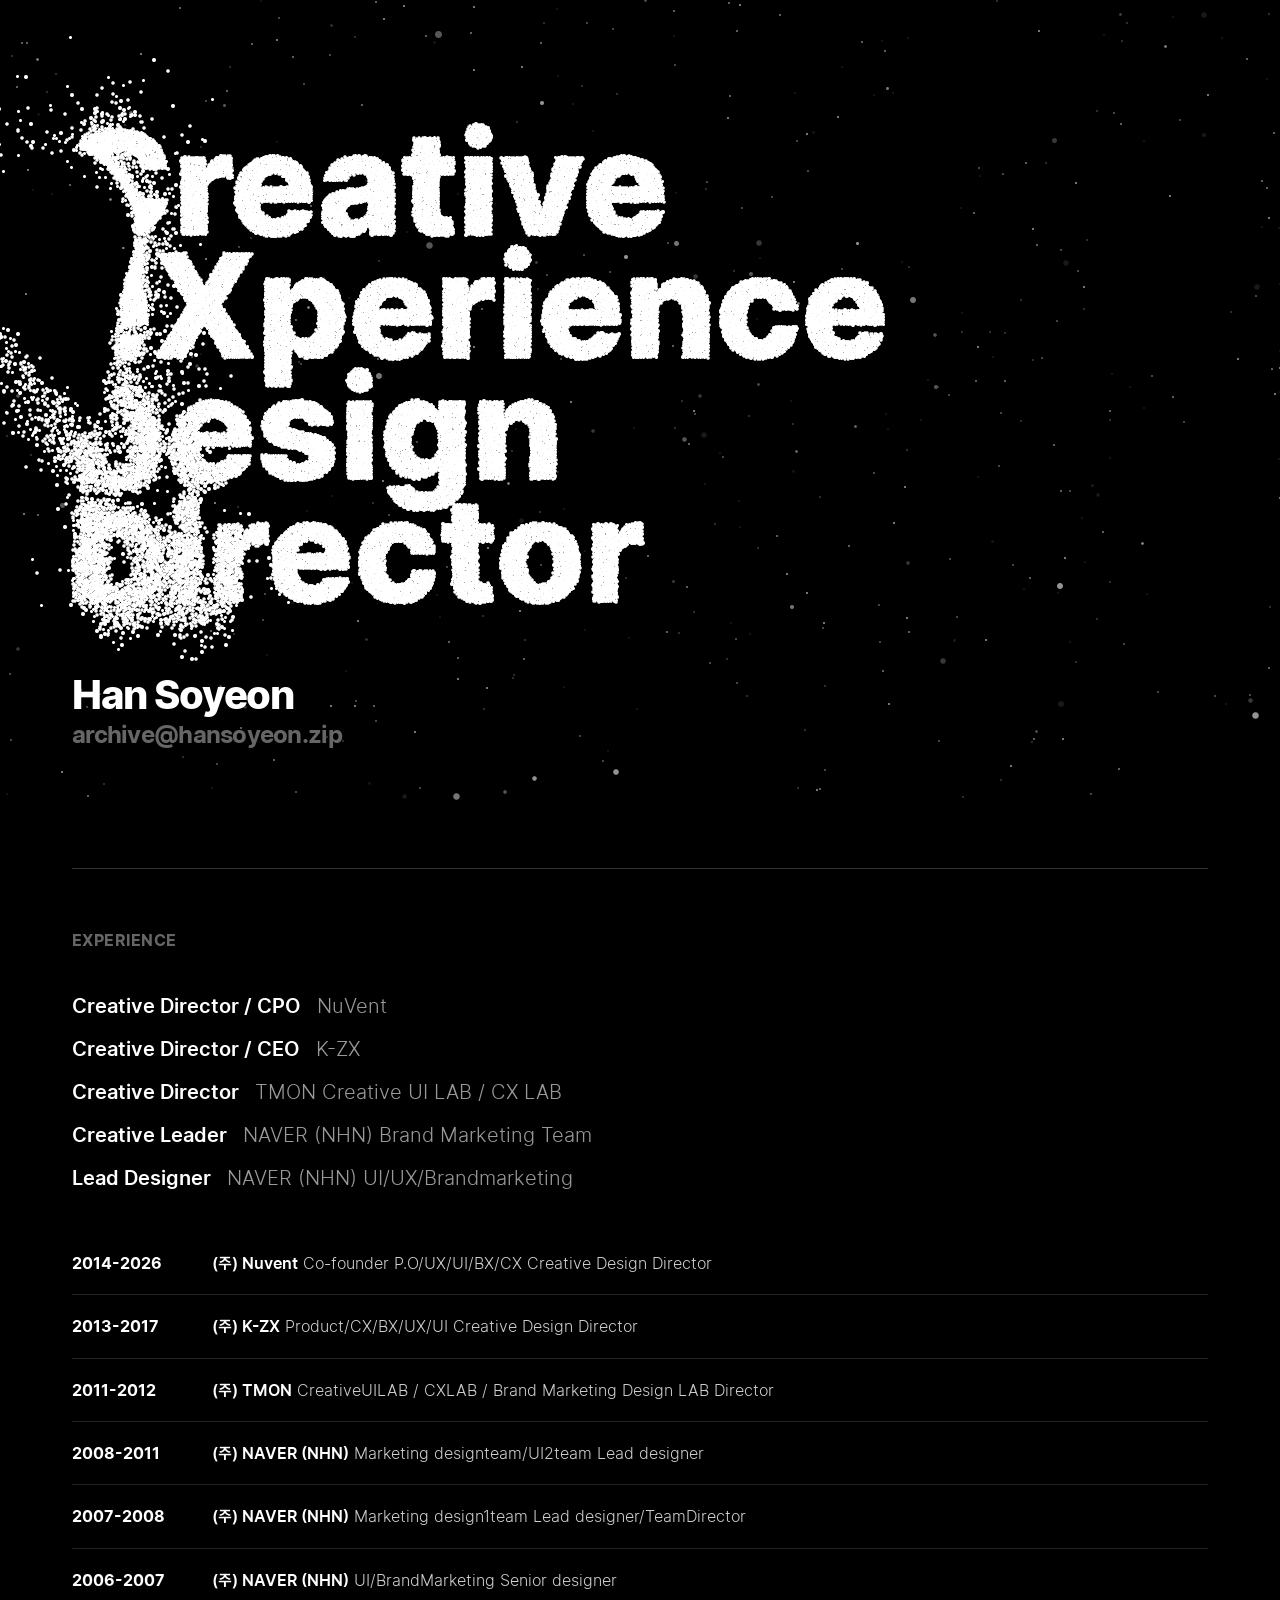
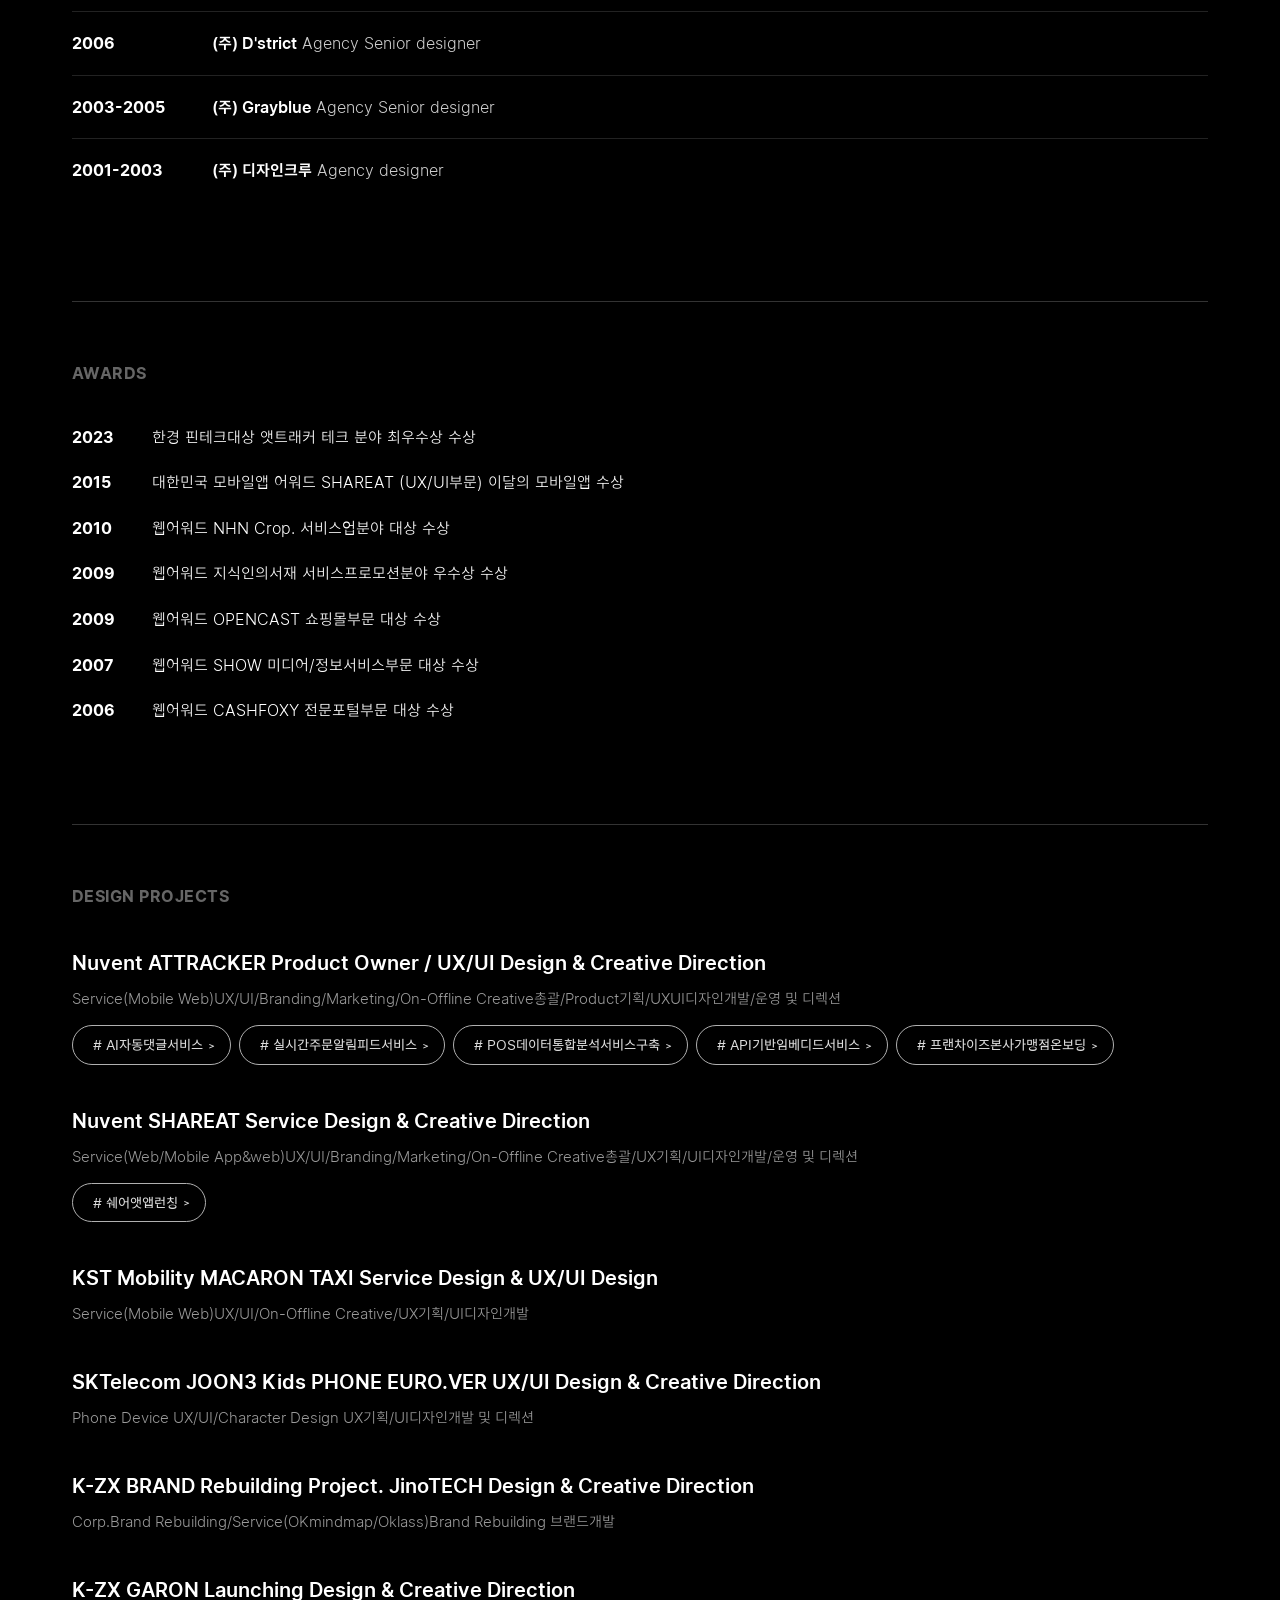
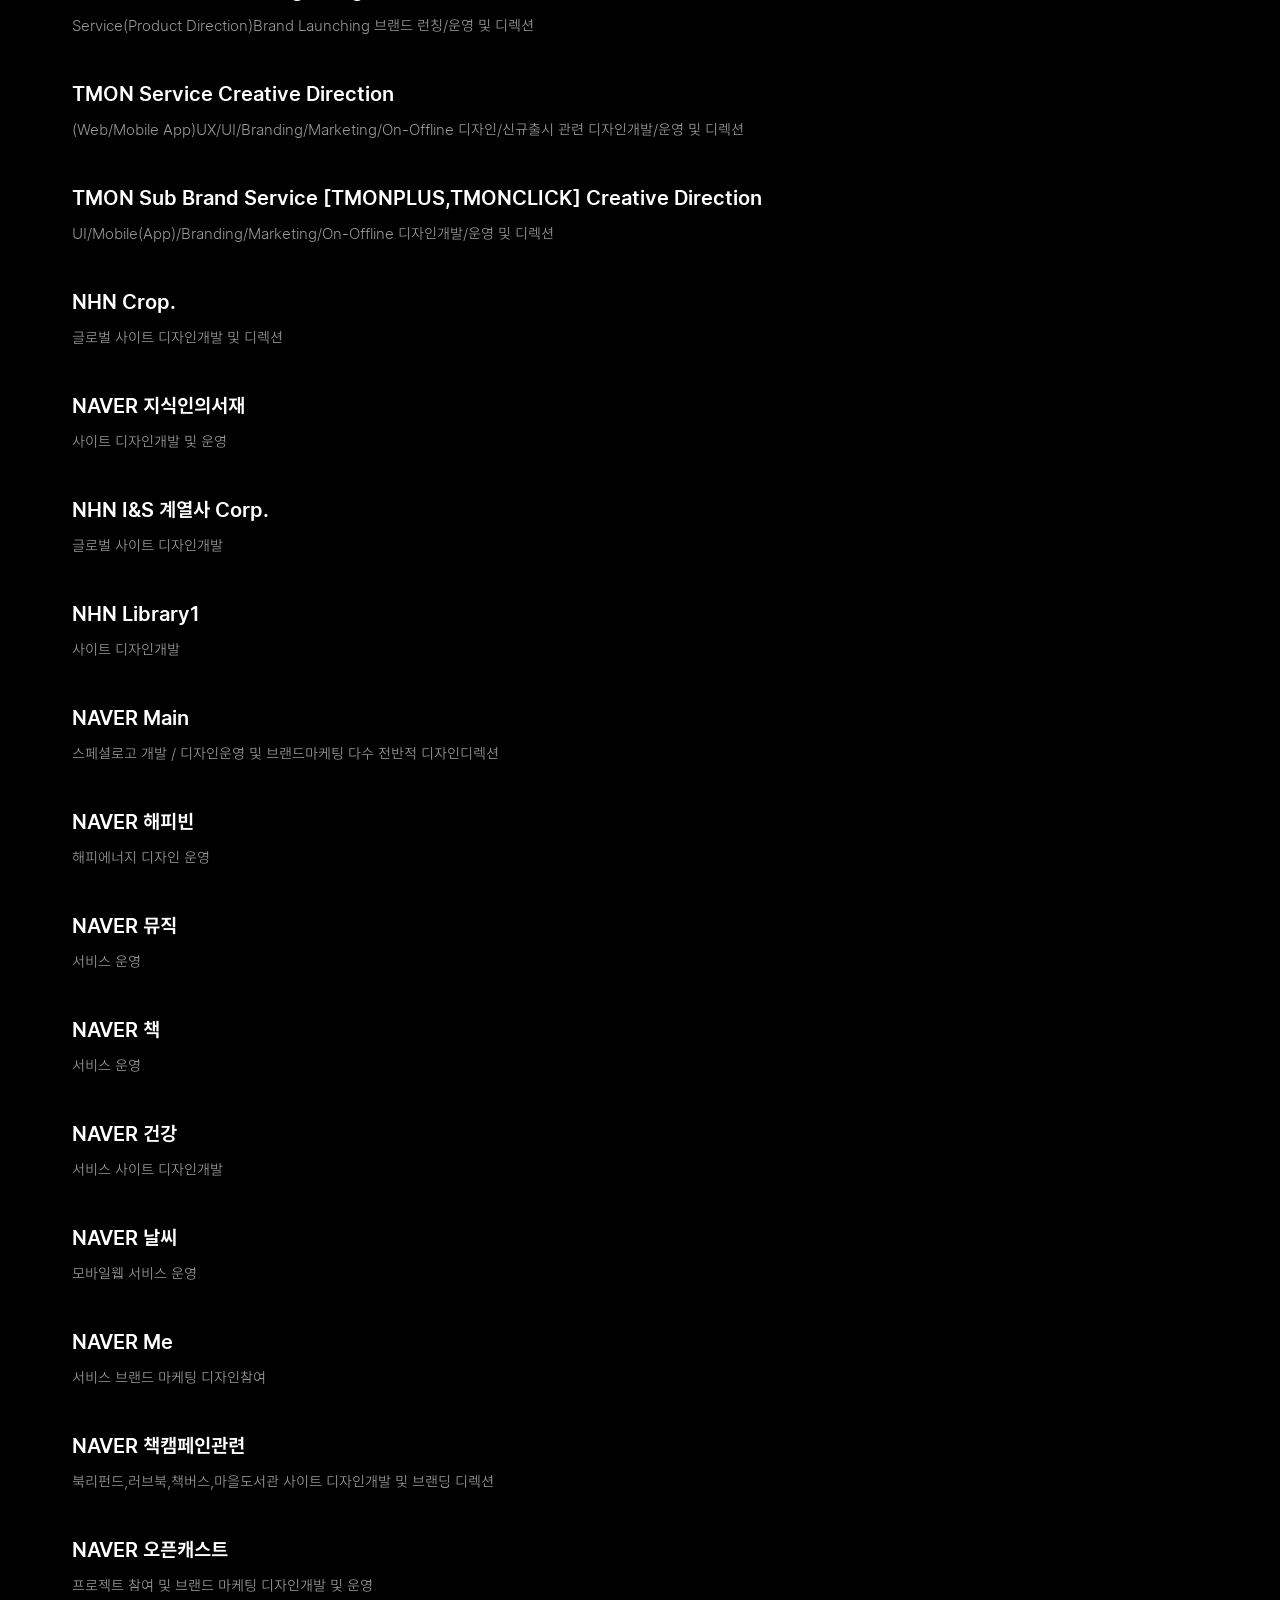
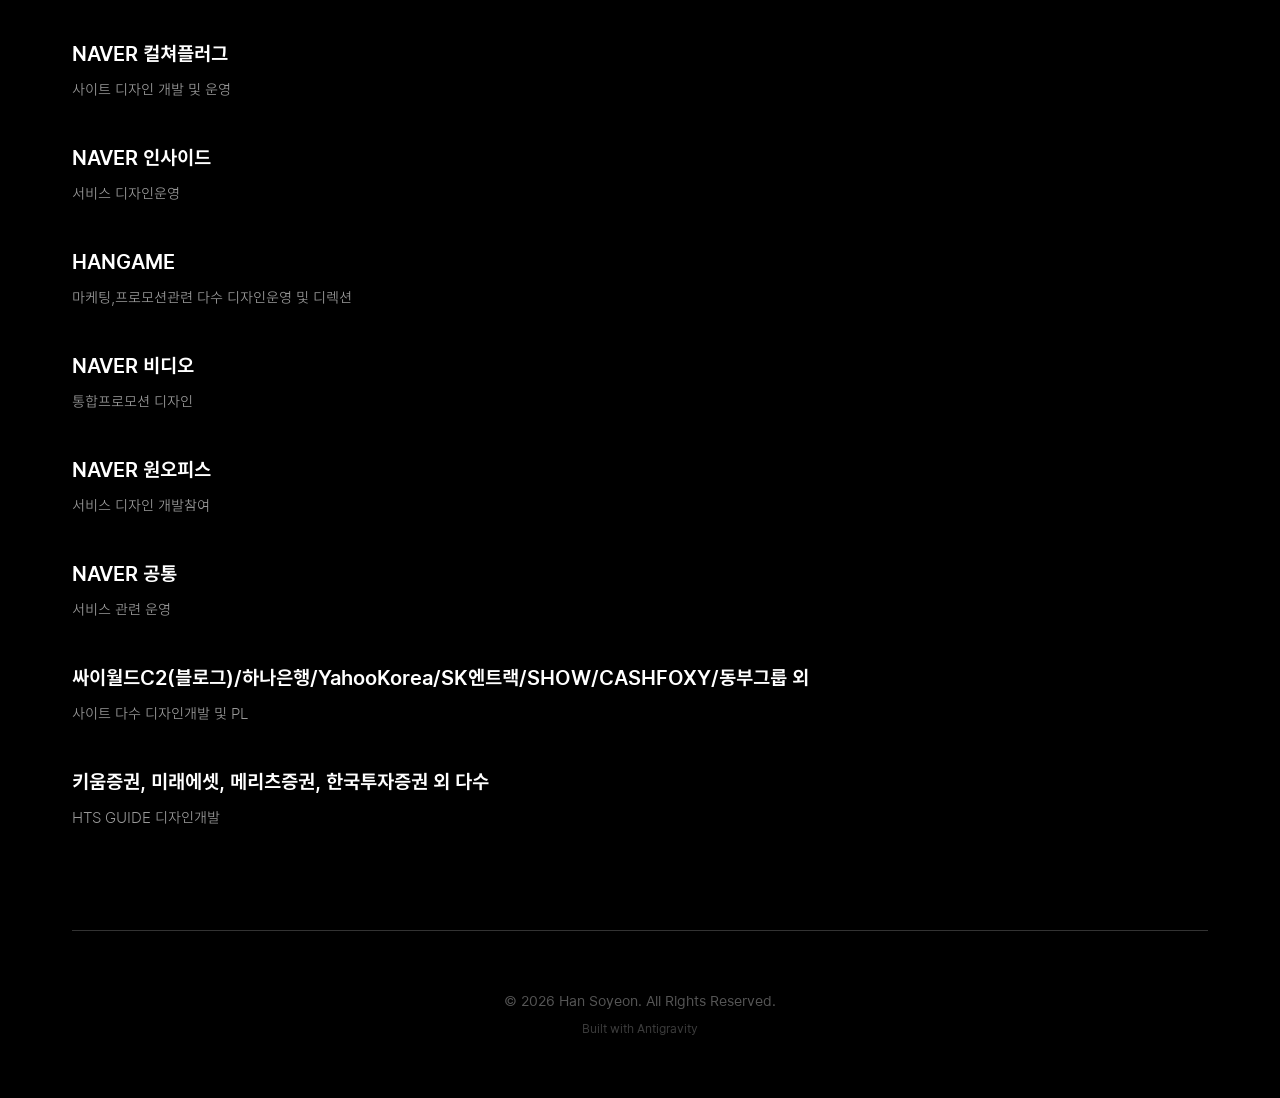
==== commit e98eab8a: "Link each project tag to its PDF page" ====
--- a/index.html
+++ b/index.html
@@ -143,11 +143,11 @@
                         <p>Service(Mobile Web)UX/UI/Branding/Marketing/On-Offline Creative총괄/Product기획/UXUI디자인개발/운영 및
                             디렉션</p>
                         <div class="project-tags">
-                            <a href="https://www.figma.com/design/cPtKrT0MXz83MCqrH5NS2Y/2502.AI-Auto-Comment-UX-Flow---UI--Copy-?m=auto&amp;t=WHFrtd2KGc04LAIM-1" class="project-tag" id="tag-ai-auto-comment" target="_blank" rel="noopener noreferrer"># AI자동댓글서비스</a>
-                            <a href="files/Han-Soyeon-Portfolio.pdf" class="project-tag" id="tag-realtime-order-feed" target="_blank" rel="noopener noreferrer"># 실시간주문알림피드서비스</a>
-                            <a href="files/Han-Soyeon-Portfolio.pdf" class="project-tag" id="tag-pos-data-analytics" target="_blank" rel="noopener noreferrer"># POS데이터통합분석서비스구축</a>
-                            <a href="files/Han-Soyeon-Portfolio.pdf" class="project-tag" id="tag-api-embedded" target="_blank" rel="noopener noreferrer"># API기반임베디드서비스</a>
-                            <a href="files/Han-Soyeon-Portfolio.pdf" class="project-tag" id="tag-franchise-onboarding" target="_blank" rel="noopener noreferrer"># 프랜차이즈본사가맹점온보딩</a>
+                            <a href="files/Han-Soyeon-Portfolio.pdf#page=3" class="project-tag" id="tag-ai-auto-comment" target="_blank" rel="noopener noreferrer"># AI자동댓글서비스</a>
+                            <a href="files/Han-Soyeon-Portfolio.pdf#page=4" class="project-tag" id="tag-realtime-order-feed" target="_blank" rel="noopener noreferrer"># 실시간주문알림피드서비스</a>
+                            <a href="files/Han-Soyeon-Portfolio.pdf#page=6" class="project-tag" id="tag-pos-data-analytics" target="_blank" rel="noopener noreferrer"># POS데이터통합분석서비스구축</a>
+                            <a href="files/Han-Soyeon-Portfolio.pdf#page=6" class="project-tag" id="tag-api-embedded" target="_blank" rel="noopener noreferrer"># API기반임베디드서비스</a>
+                            <a href="files/Han-Soyeon-Portfolio.pdf#page=5" class="project-tag" id="tag-franchise-onboarding" target="_blank" rel="noopener noreferrer"># 프랜차이즈본사가맹점온보딩</a>
                         </div>
                     </li>
                     <li>
@@ -155,7 +155,7 @@
                         <p>Service(Web/Mobile App&web)UX/UI/Branding/Marketing/On-Offline Creative총괄/UX기획/UI디자인개발/운영 및
                             디렉션</p>
                         <div class="project-tags">
-                            <a href="files/Han-Soyeon-Portfolio.pdf" class="project-tag" id="tag-shareat-app-launch" target="_blank" rel="noopener noreferrer"># 쉐어앳앱런칭</a>
+                            <a href="files/Han-Soyeon-Portfolio.pdf#page=10" class="project-tag" id="tag-shareat-app-launch" target="_blank" rel="noopener noreferrer"># 쉐어앳앱런칭</a>
                         </div>
                     </li>
                     <li>
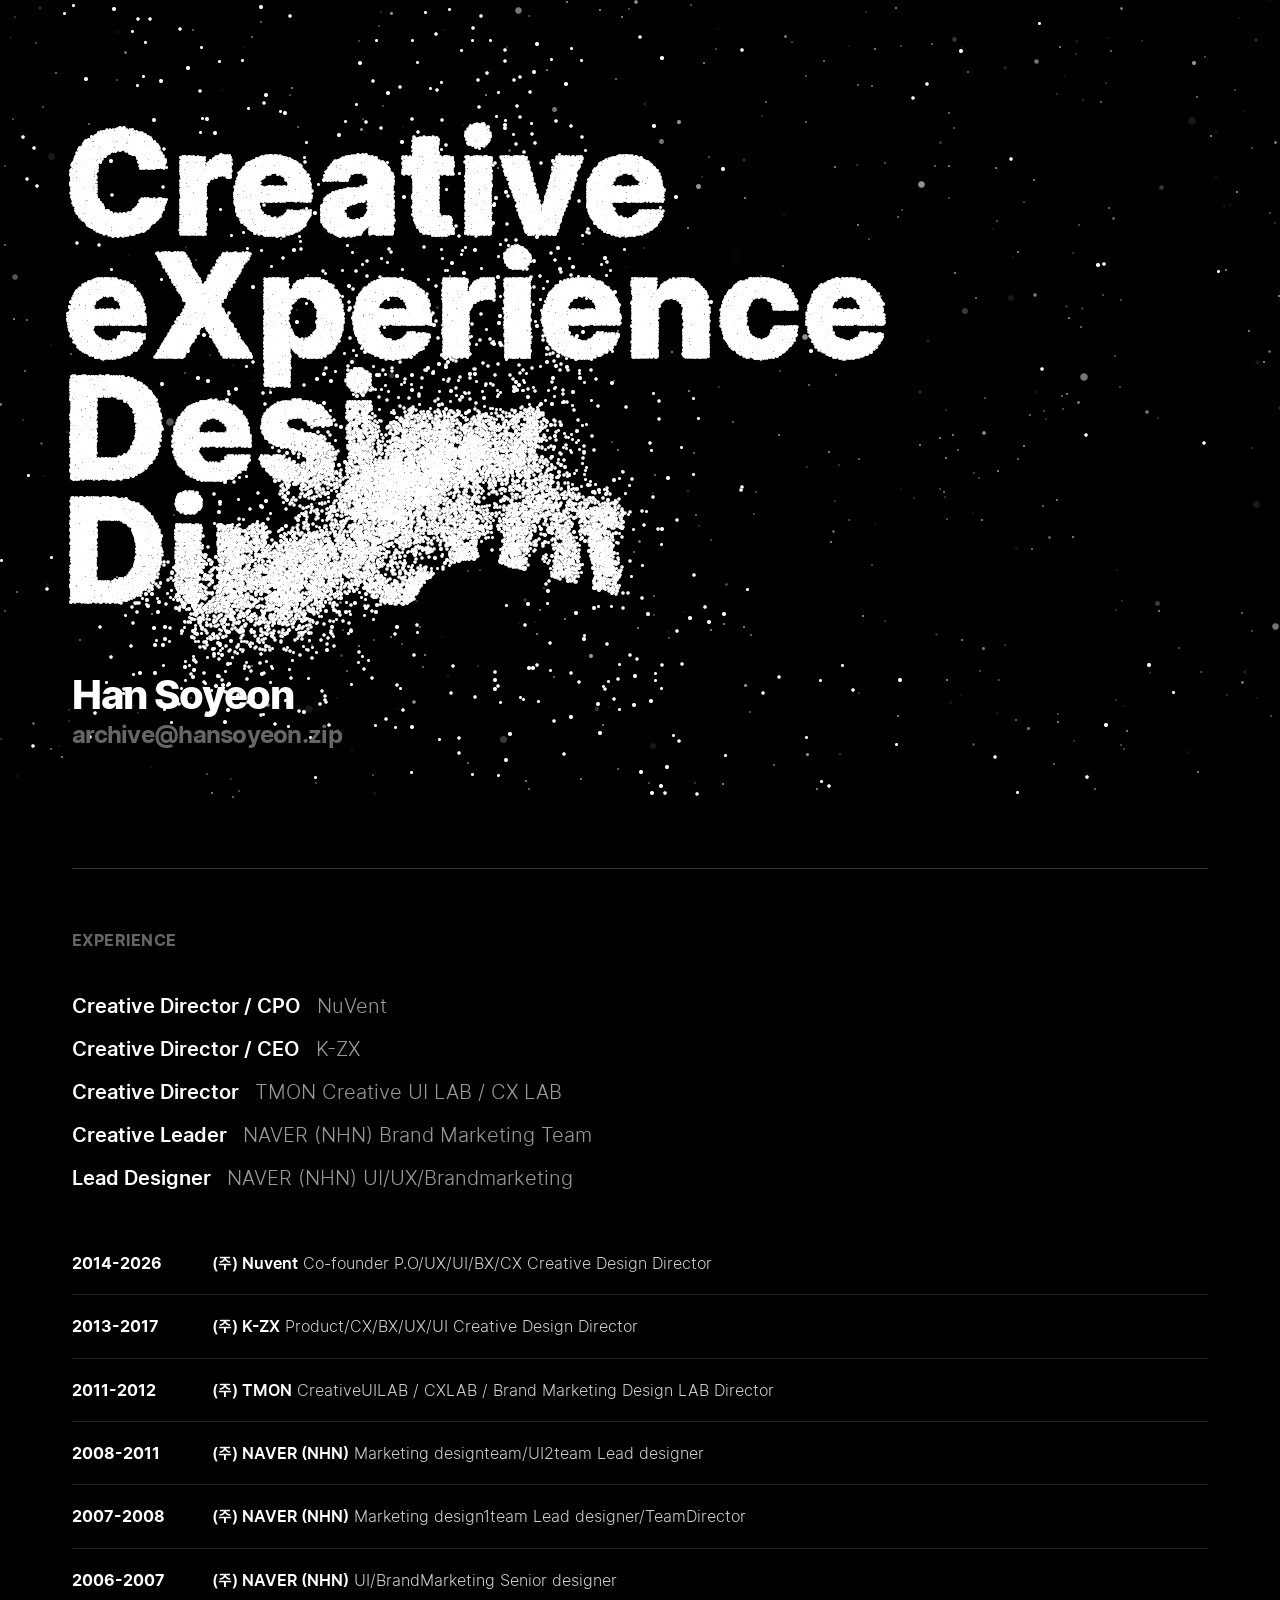
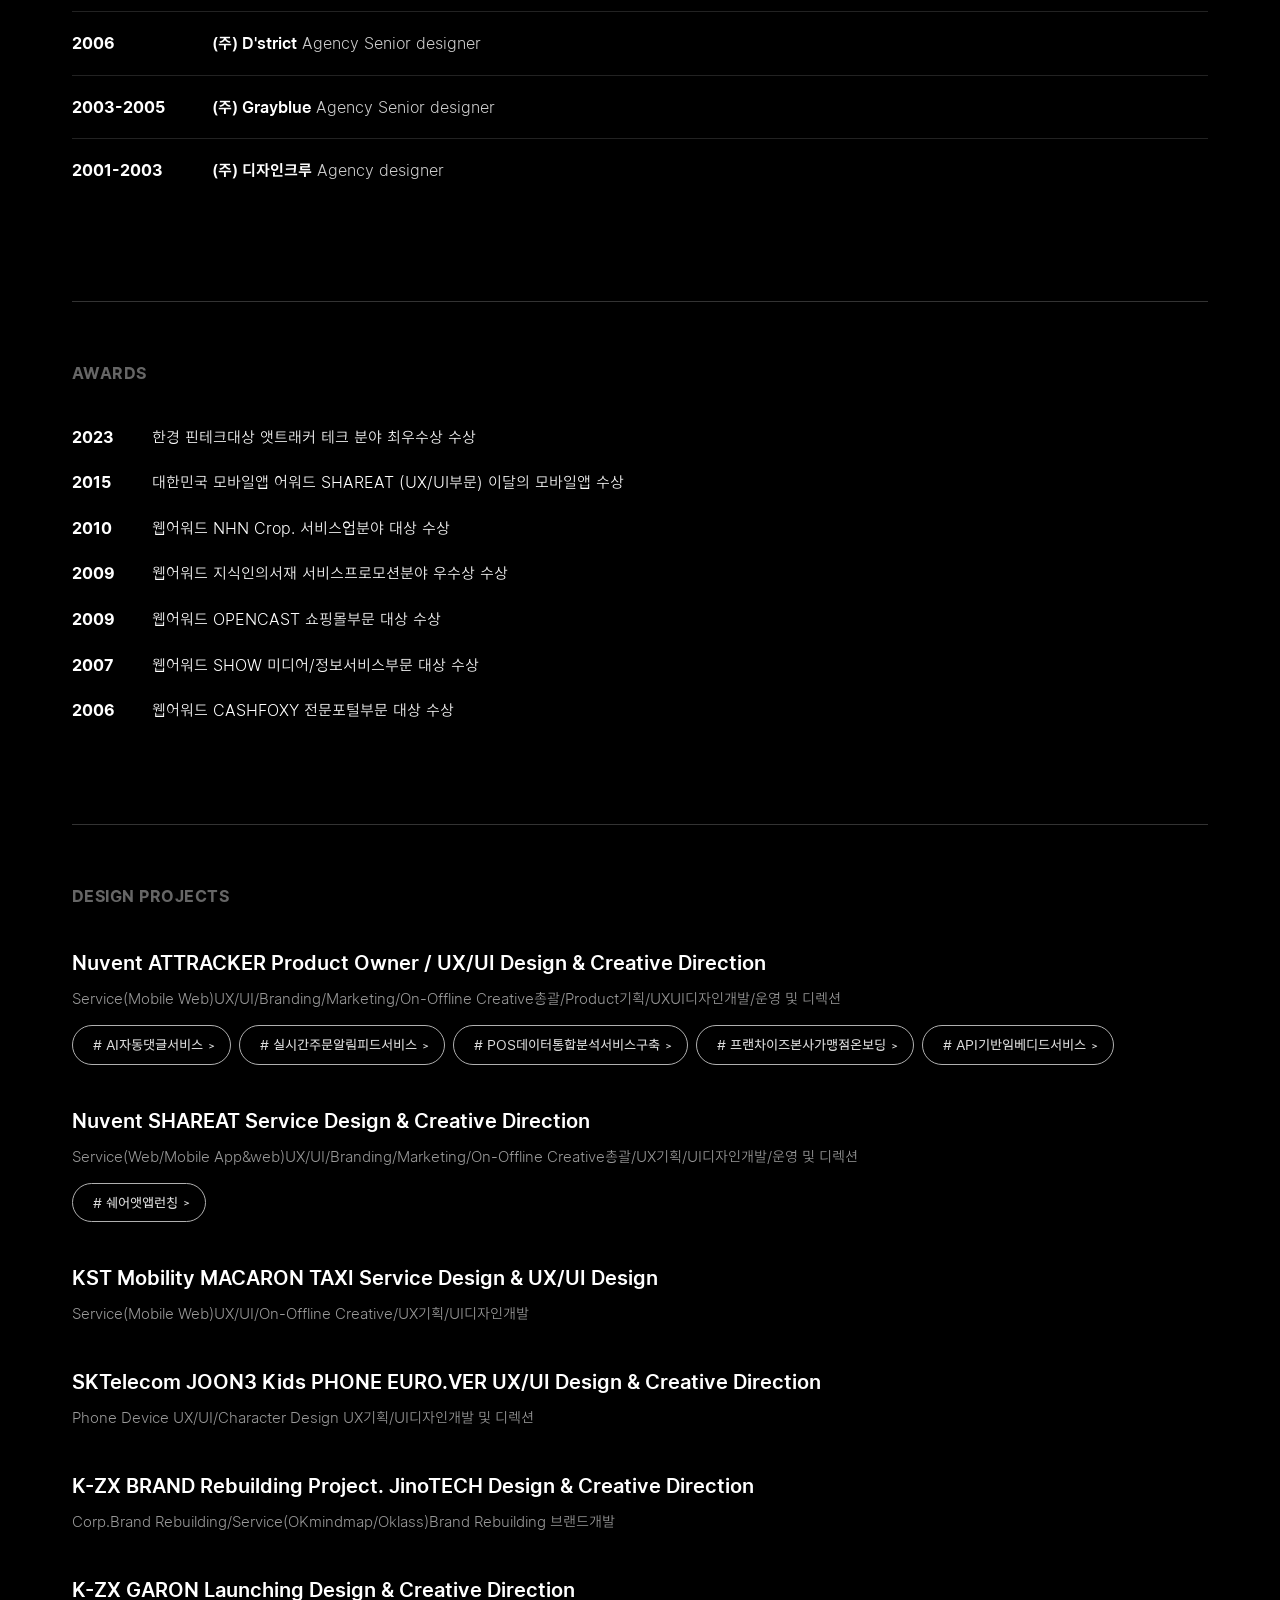
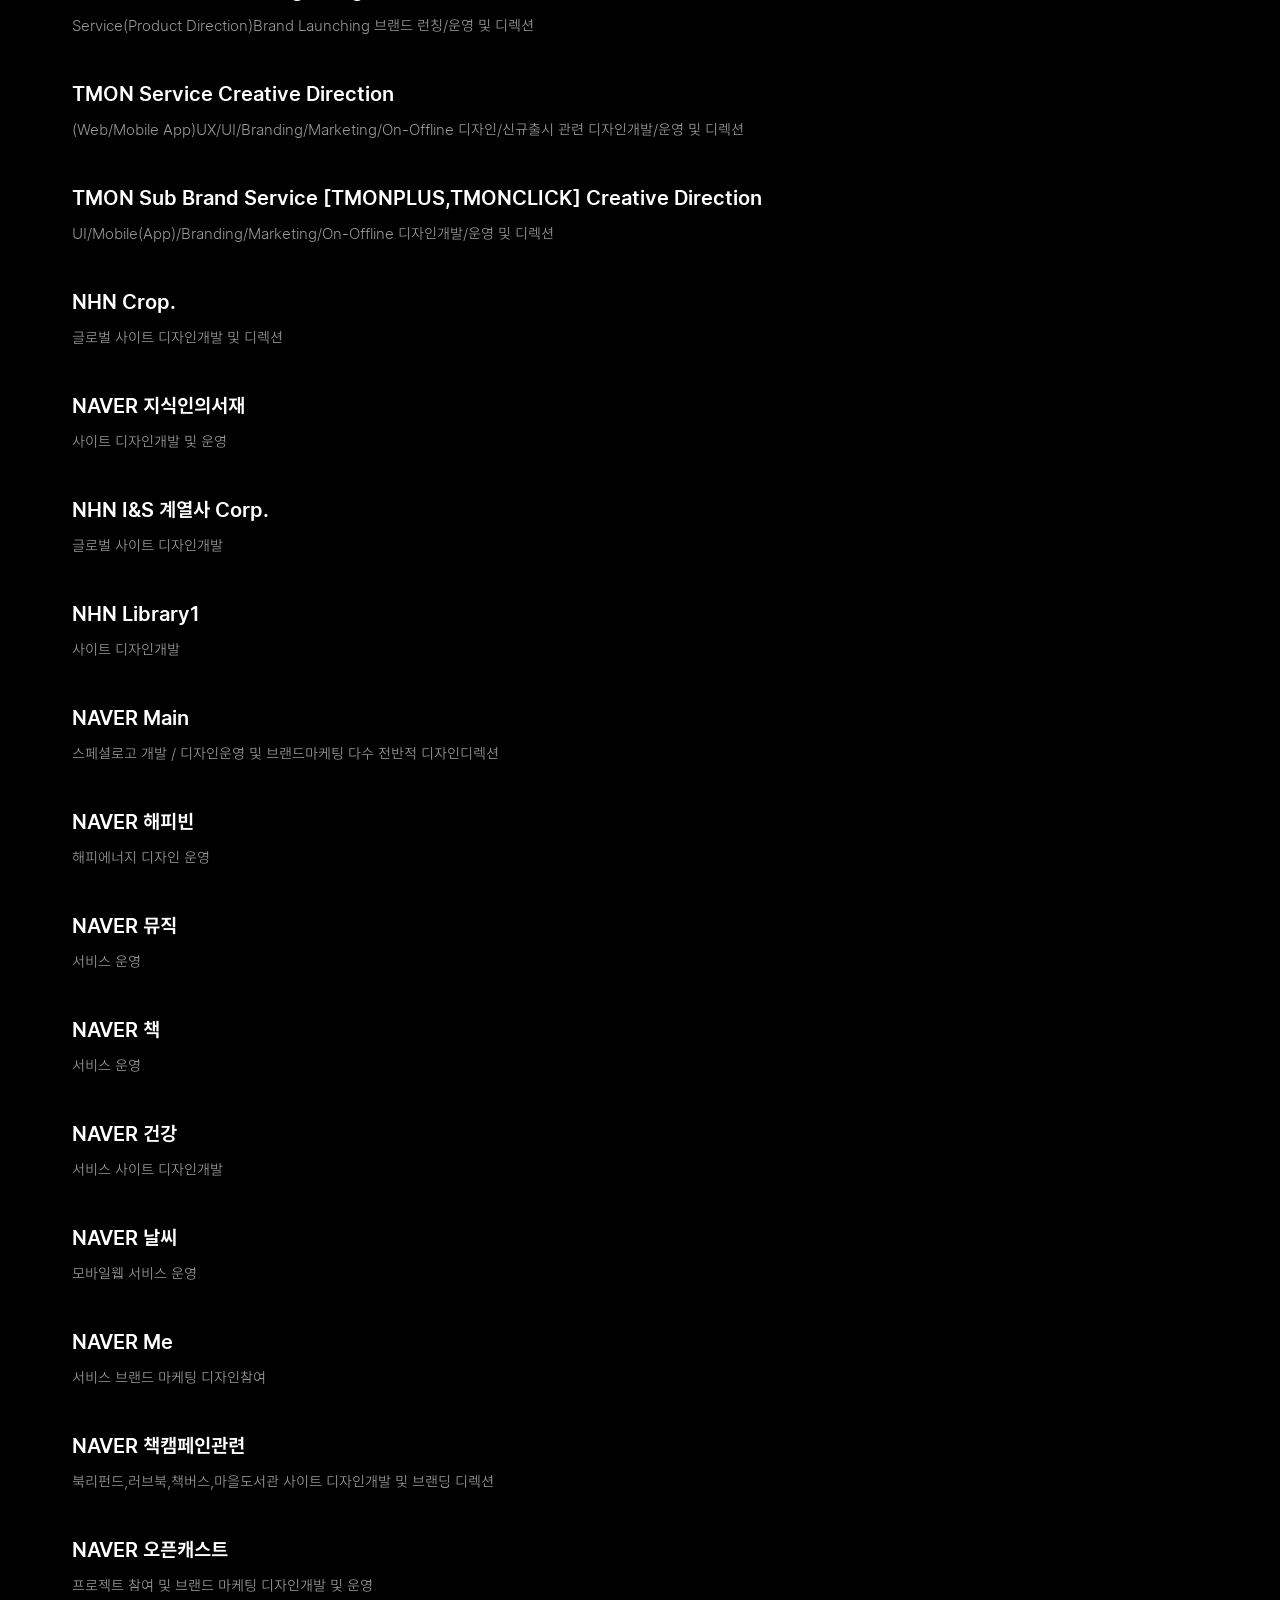
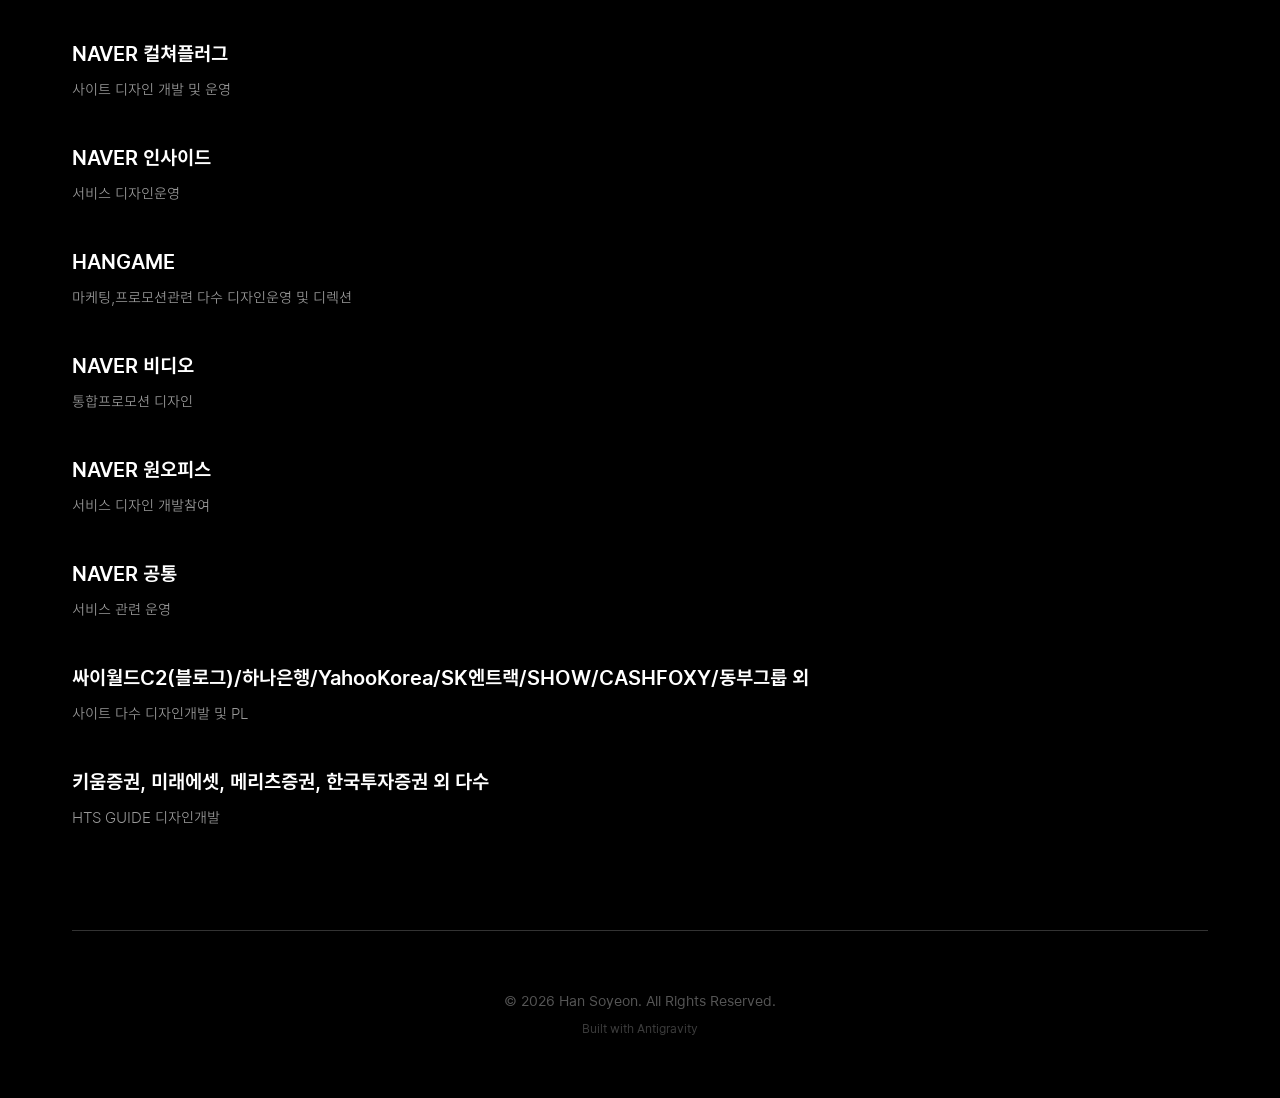
==== commit 25f25618: "POS tag -> page 5, move API tag to end of row" ====
--- a/index.html
+++ b/index.html
@@ -145,9 +145,9 @@
                         <div class="project-tags">
                             <a href="files/Han-Soyeon-Portfolio.pdf#page=3" class="project-tag" id="tag-ai-auto-comment" target="_blank" rel="noopener noreferrer"># AI자동댓글서비스</a>
                             <a href="files/Han-Soyeon-Portfolio.pdf#page=4" class="project-tag" id="tag-realtime-order-feed" target="_blank" rel="noopener noreferrer"># 실시간주문알림피드서비스</a>
-                            <a href="files/Han-Soyeon-Portfolio.pdf#page=6" class="project-tag" id="tag-pos-data-analytics" target="_blank" rel="noopener noreferrer"># POS데이터통합분석서비스구축</a>
+                            <a href="files/Han-Soyeon-Portfolio.pdf#page=5" class="project-tag" id="tag-pos-data-analytics" target="_blank" rel="noopener noreferrer"># POS데이터통합분석서비스구축</a>
+                            <a href="files/Han-Soyeon-Portfolio.pdf#page=5" class="project-tag" id="tag-franchise-onboarding" target="_blank" rel="noopener noreferrer"># 프랜차이즈본사가맹점온보딩</a>
                             <a href="files/Han-Soyeon-Portfolio.pdf#page=6" class="project-tag" id="tag-api-embedded" target="_blank" rel="noopener noreferrer"># API기반임베디드서비스</a>
-                            <a href="files/Han-Soyeon-Portfolio.pdf#page=5" class="project-tag" id="tag-franchise-onboarding" target="_blank" rel="noopener noreferrer"># 프랜차이즈본사가맹점온보딩</a>
                         </div>
                     </li>
                     <li>
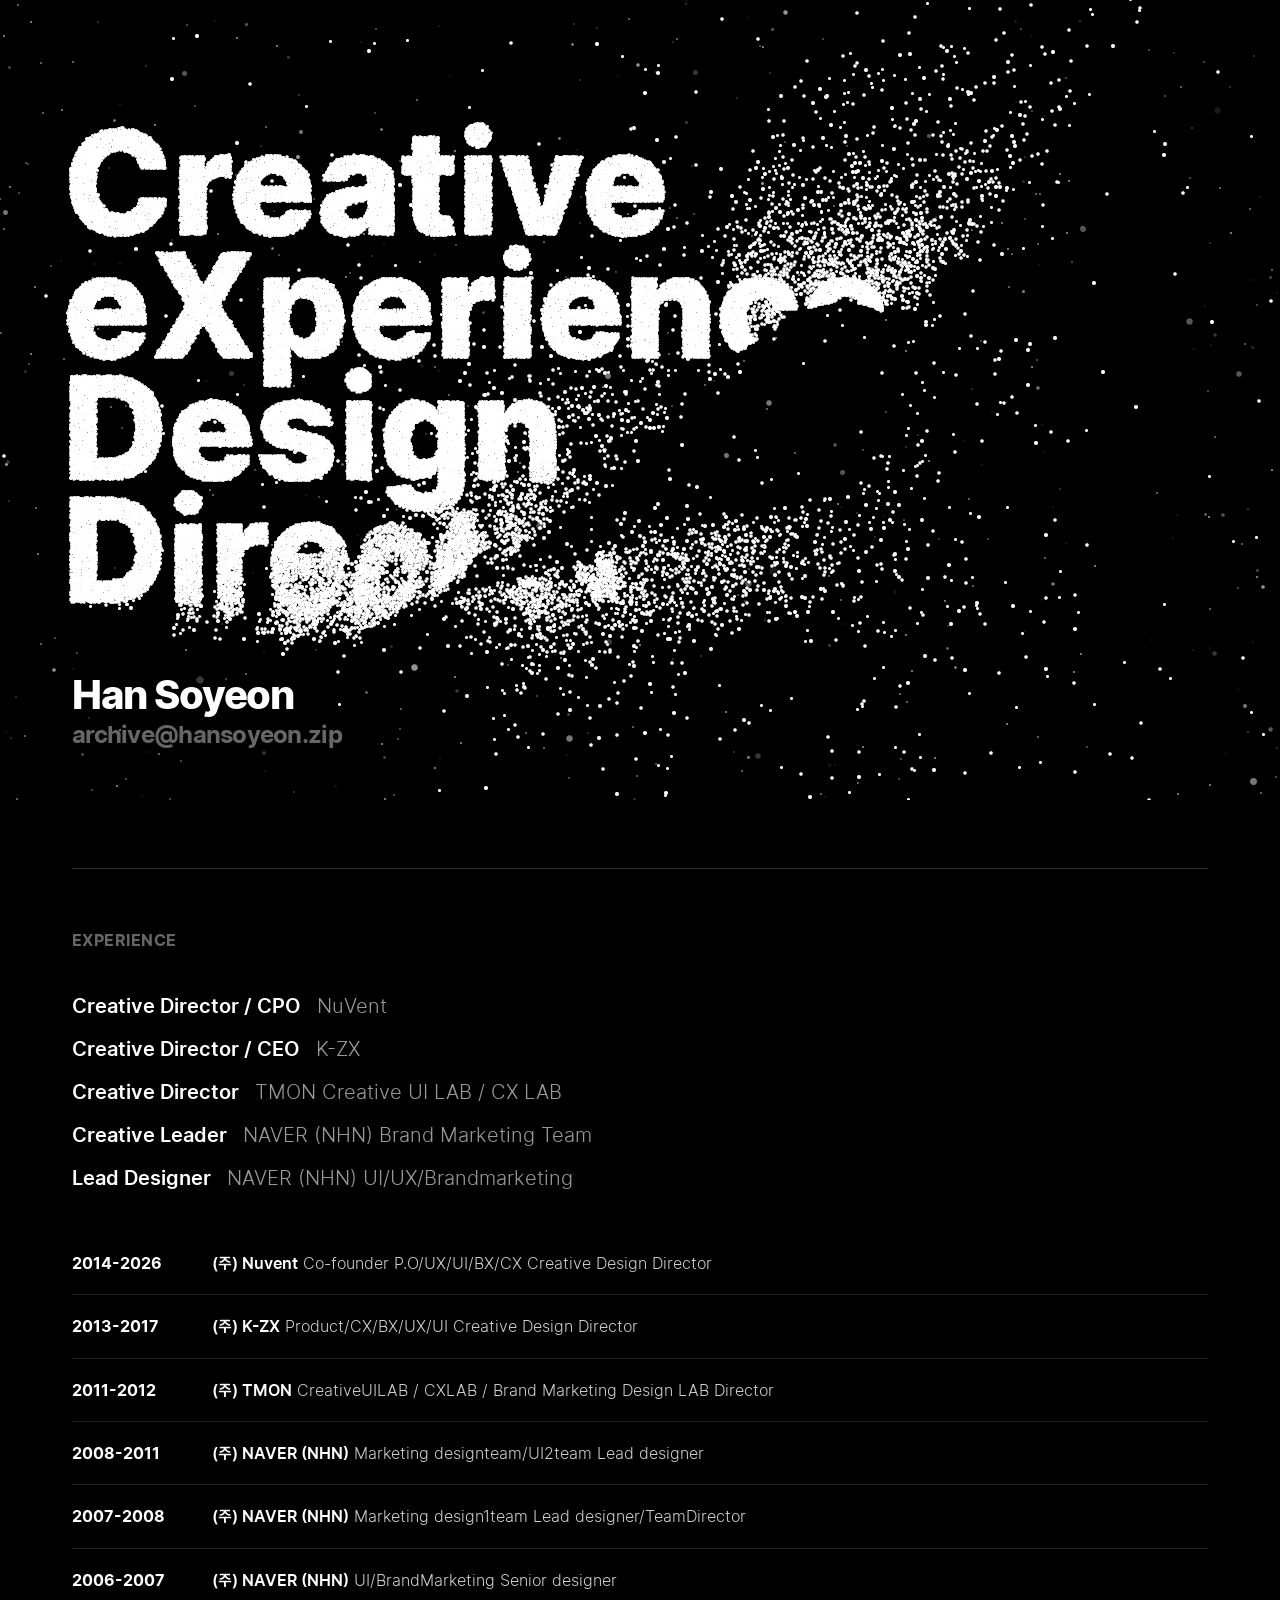
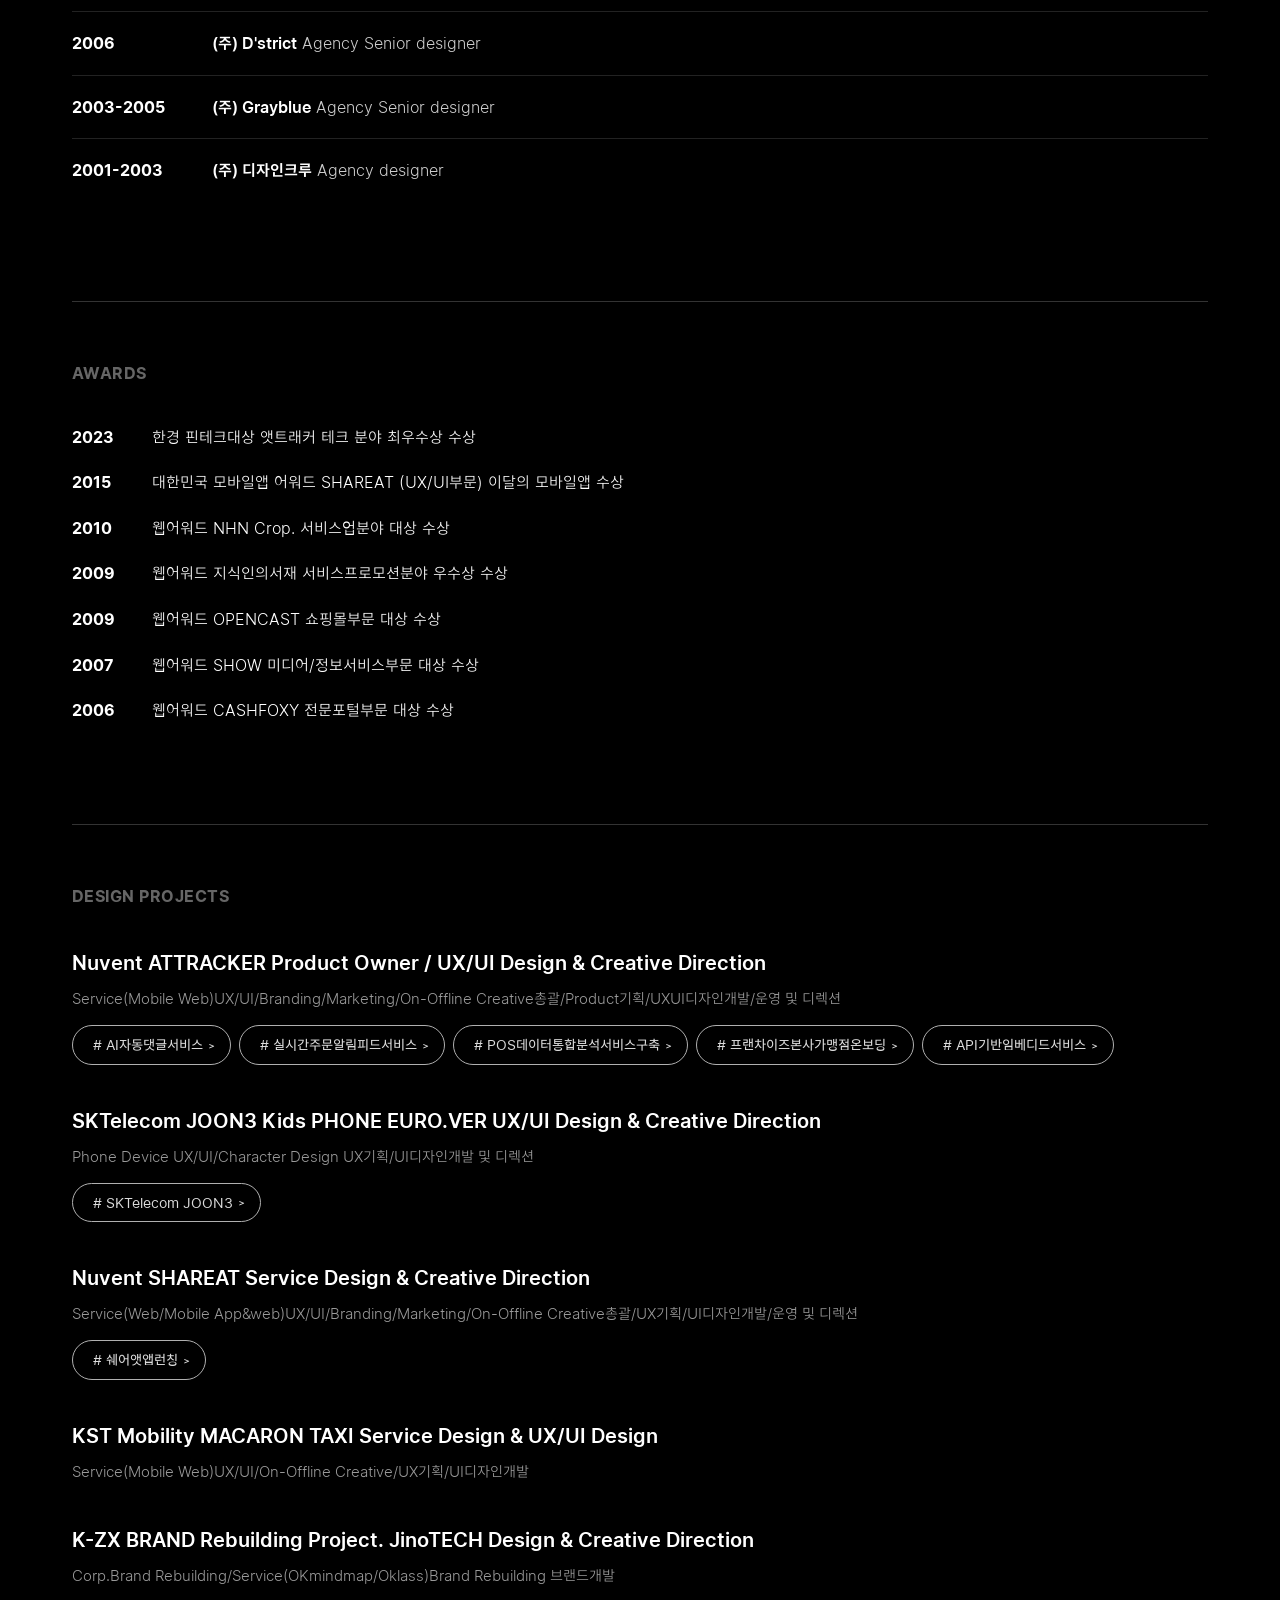
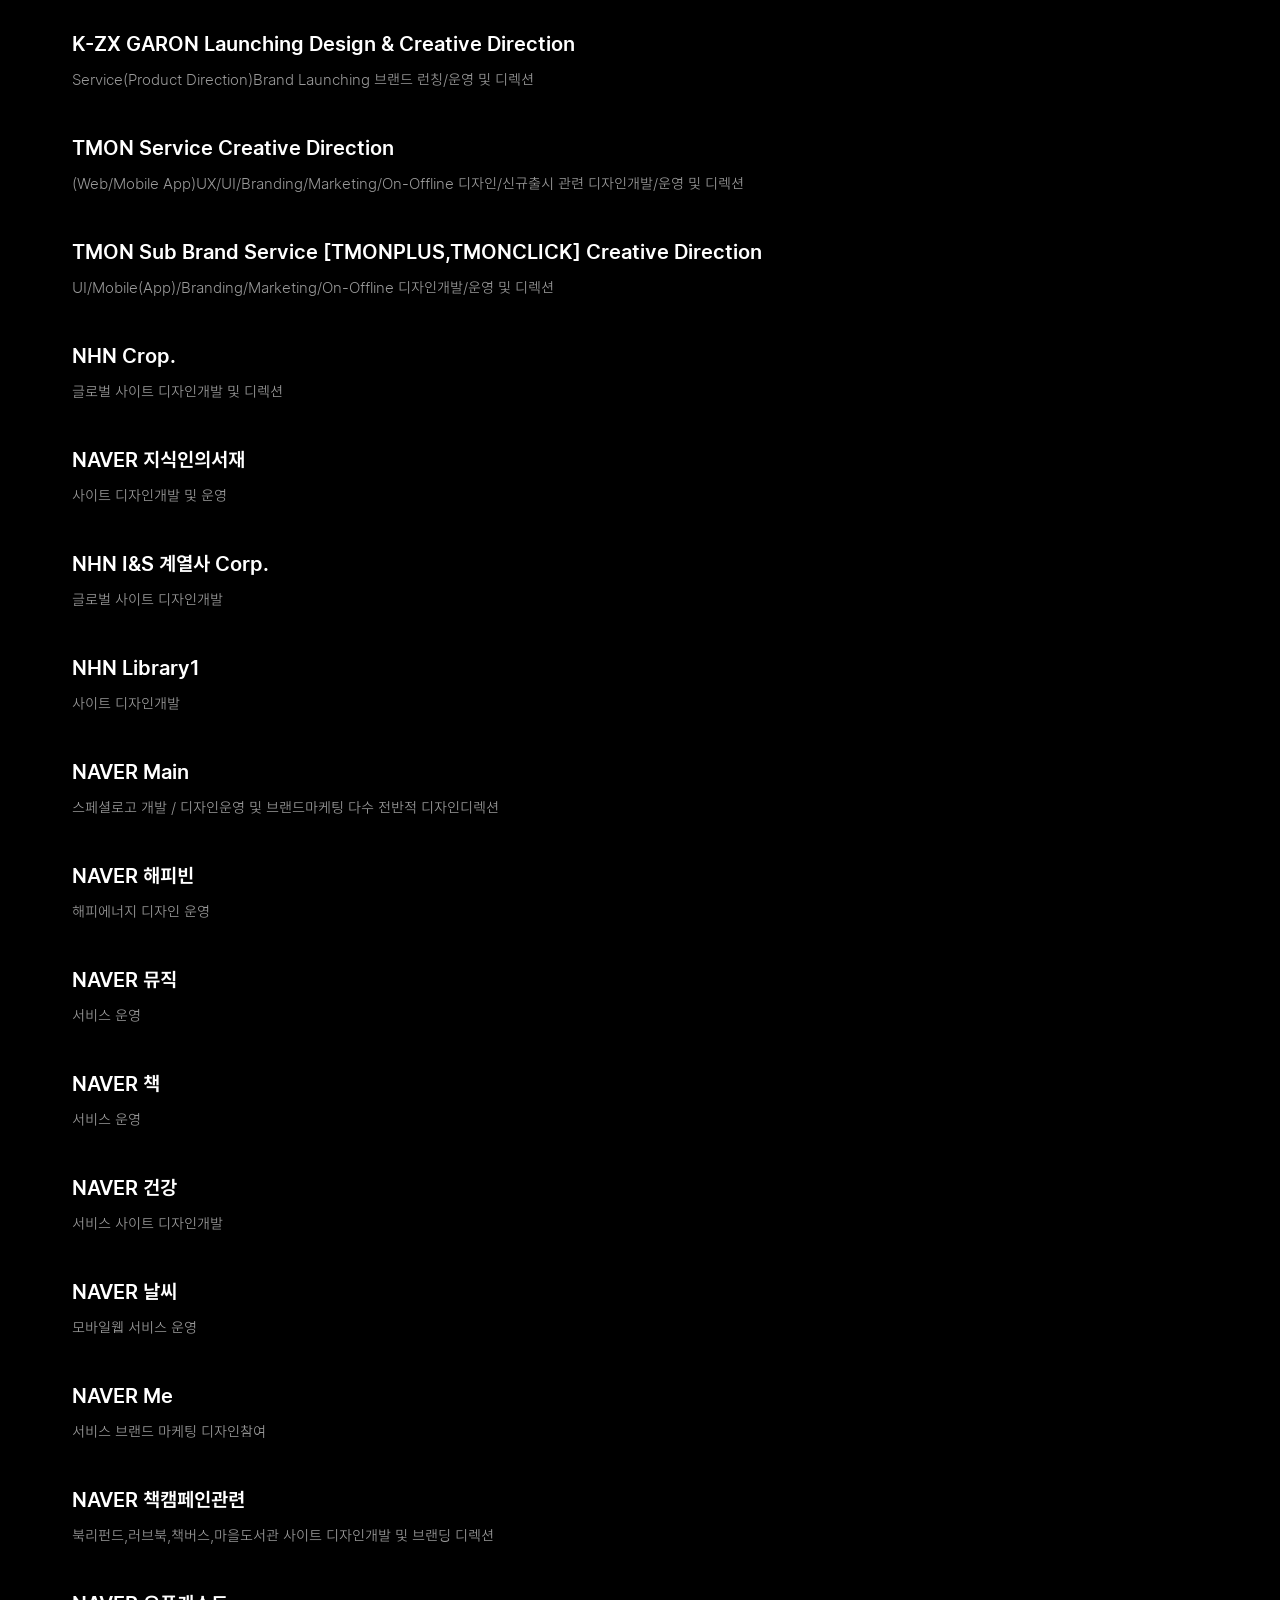
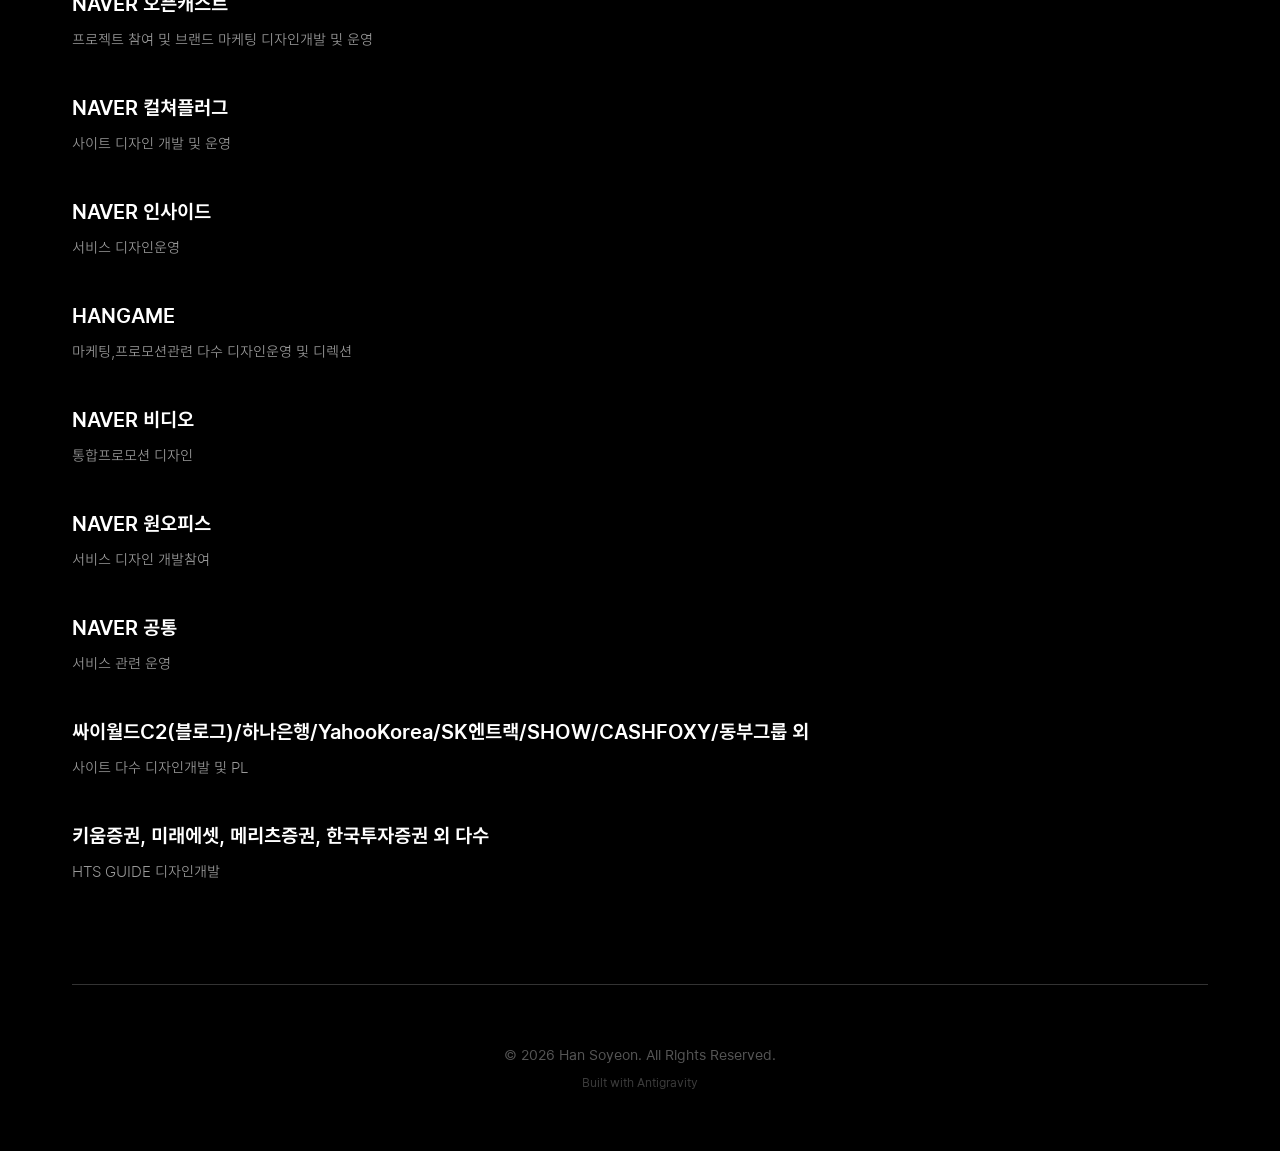
==== commit db7be2cc: "Move JOON3 above SHAREAT and add PDF page tag" ====
--- a/index.html
+++ b/index.html
@@ -151,6 +151,13 @@
                         </div>
                     </li>
                     <li>
+                        <strong>SKTelecom JOON3 Kids PHONE EURO.VER UX/UI Design &amp; Creative Direction</strong>
+                        <p>Phone Device UX/UI/Character Design UX기획/UI디자인개발 및 디렉션</p>
+                        <div class="project-tags">
+                            <a href="files/Han-Soyeon-Portfolio.pdf#page=8" class="project-tag" id="tag-skt-joon3" target="_blank" rel="noopener noreferrer"># SKTelecom JOON3</a>
+                        </div>
+                    </li>
+                    <li>
                         <strong>Nuvent SHAREAT Service Design & Creative Direction</strong>
                         <p>Service(Web/Mobile App&web)UX/UI/Branding/Marketing/On-Offline Creative총괄/UX기획/UI디자인개발/운영 및
                             디렉션</p>
@@ -161,10 +168,6 @@
                     <li>
                         <strong>KST Mobility MACARON TAXI Service Design & UX/UI Design</strong>
                         <p>Service(Mobile Web)UX/UI/On-Offline Creative/UX기획/UI디자인개발</p>
-                    </li>
-                    <li>
-                        <strong>SKTelecom JOON3 Kids PHONE EURO.VER UX/UI Design & Creative Direction</strong>
-                        <p>Phone Device UX/UI/Character Design UX기획/UI디자인개발 및 디렉션</p>
                     </li>
                     <li>
                         <strong>K-ZX BRAND Rebuilding Project. JinoTECH Design & Creative Direction</strong>
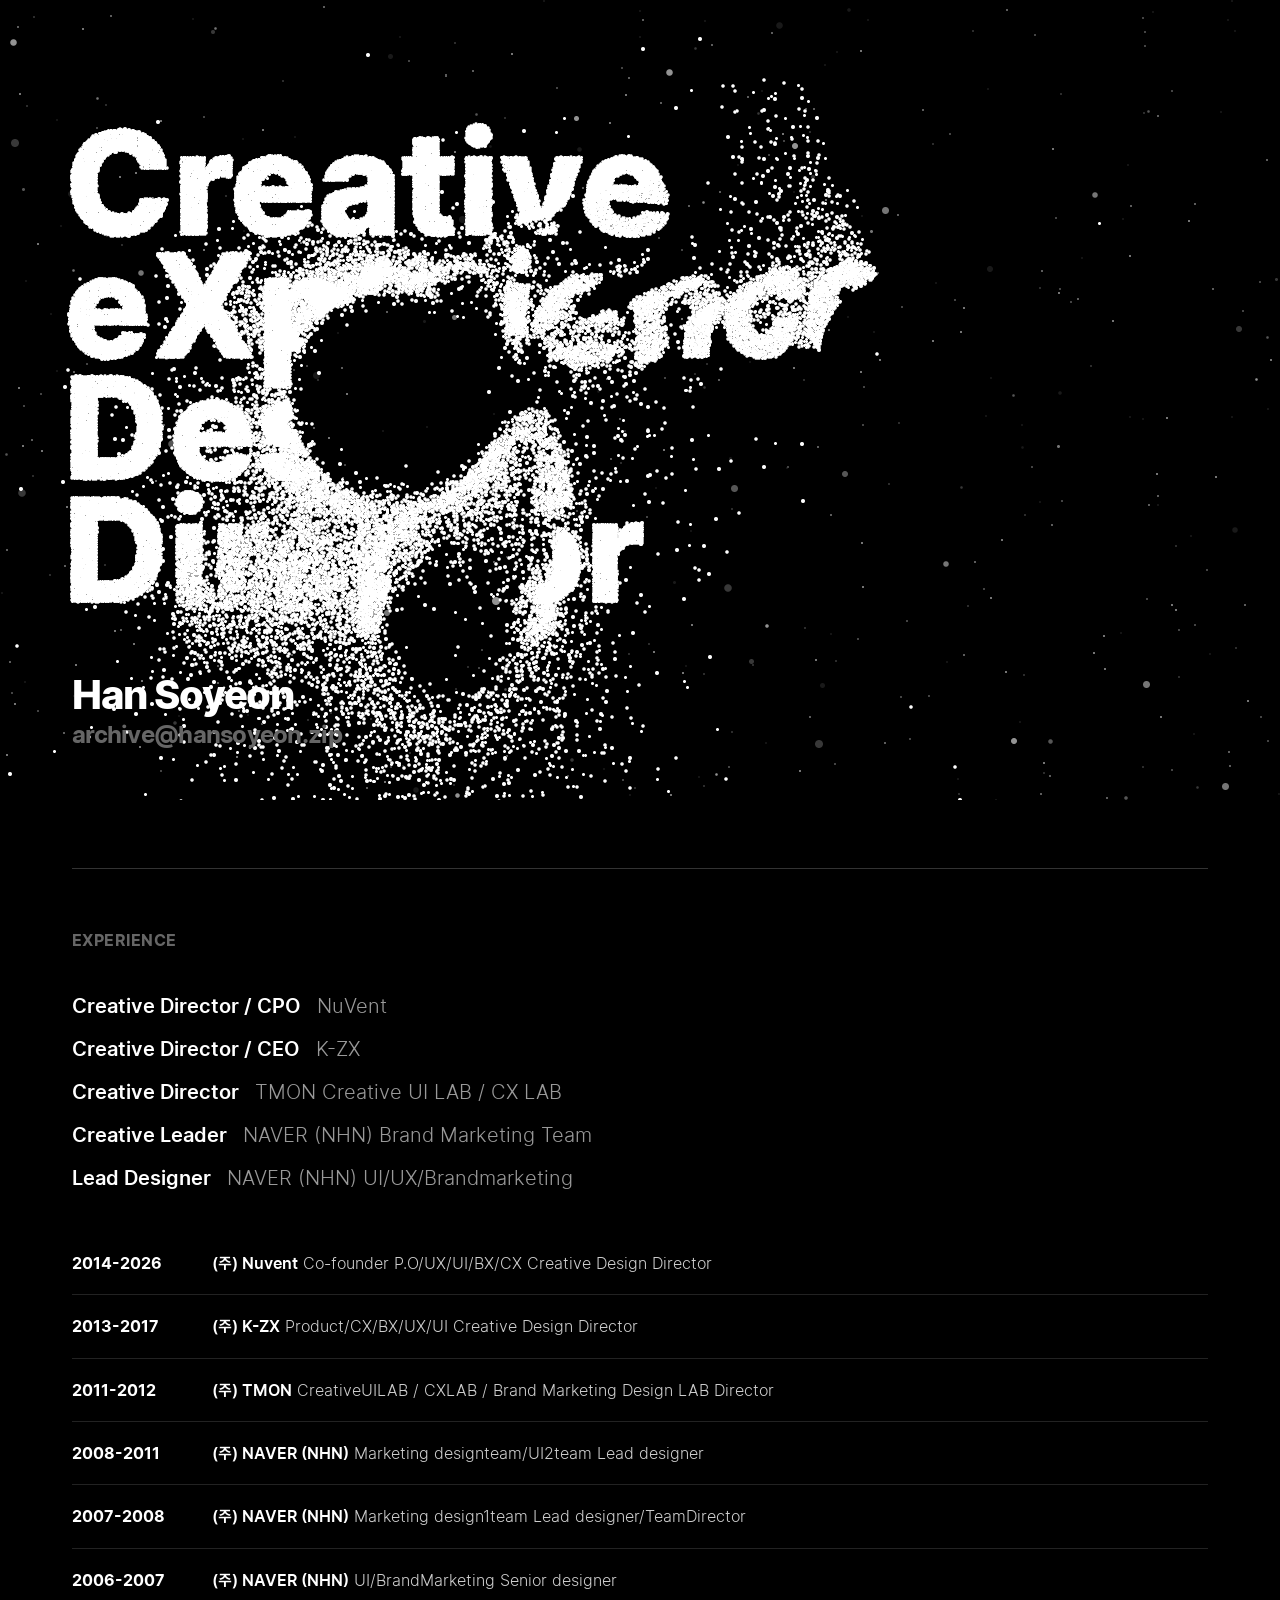
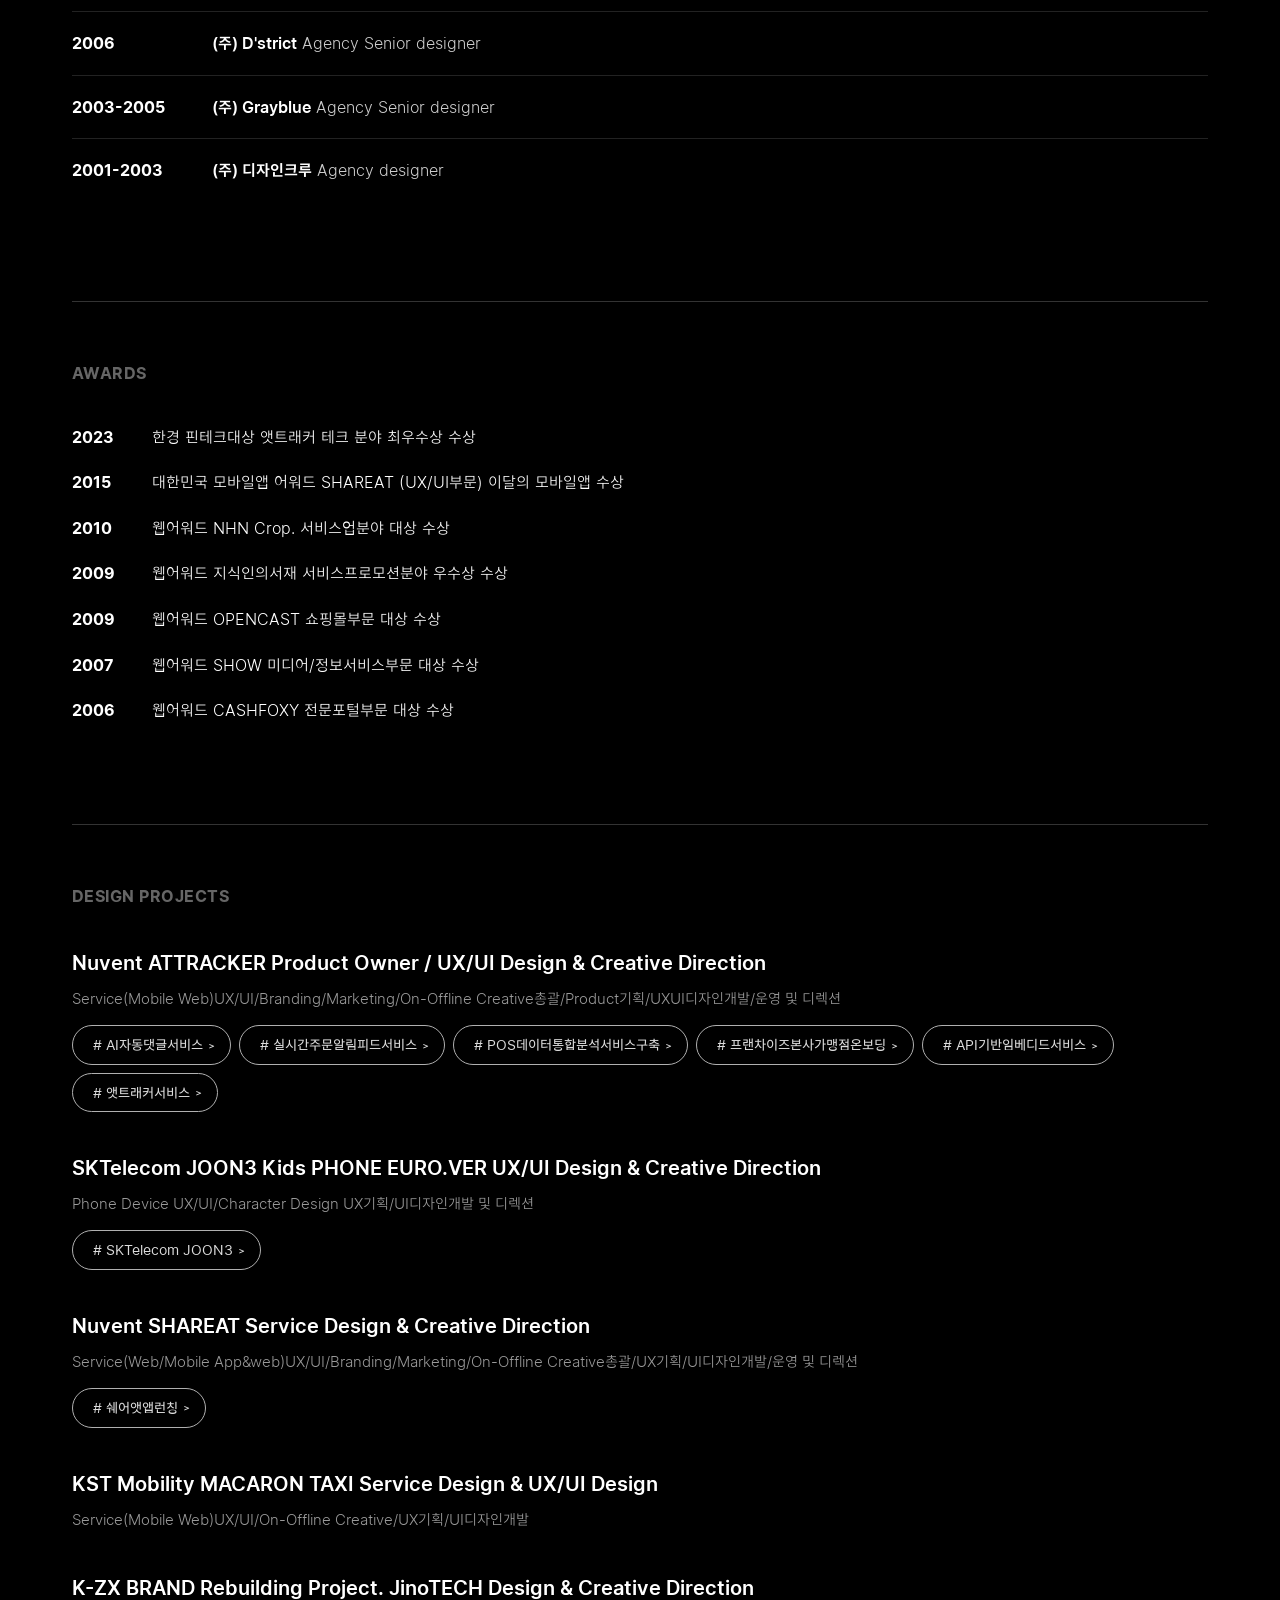
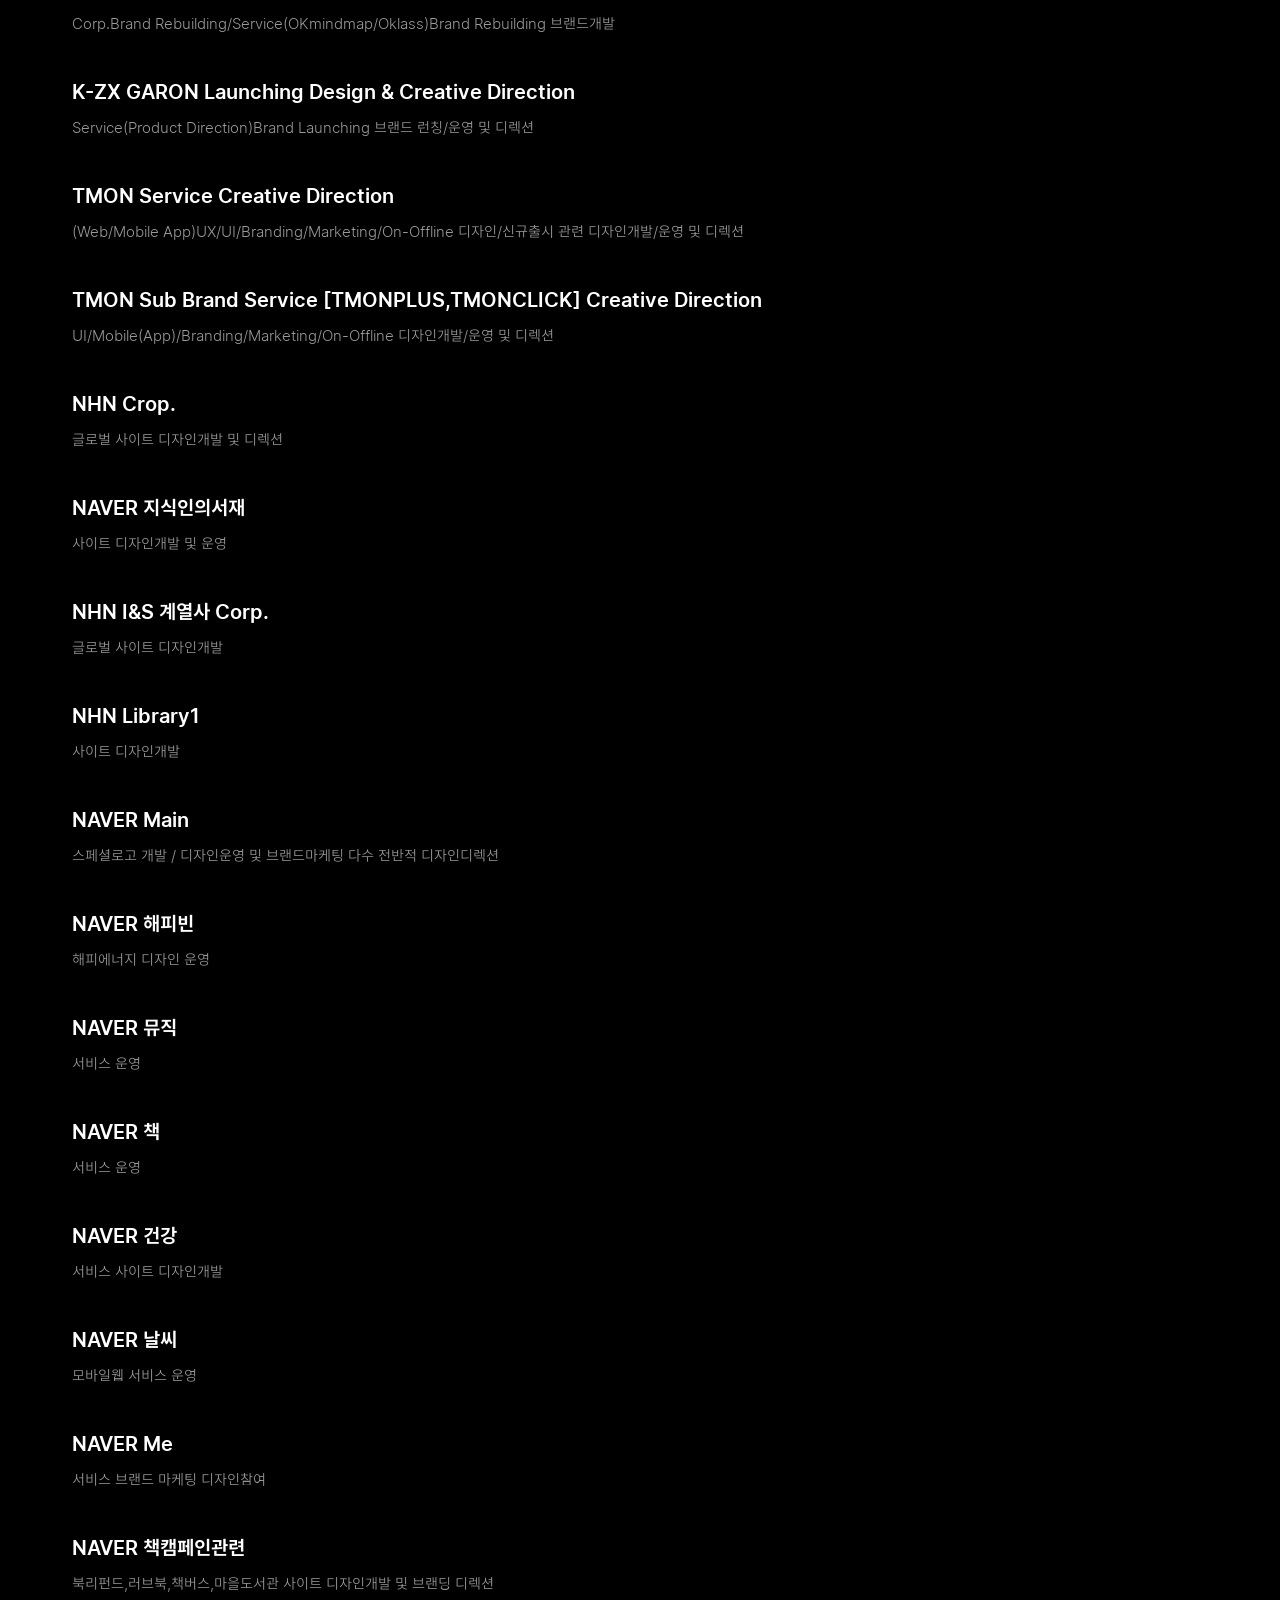
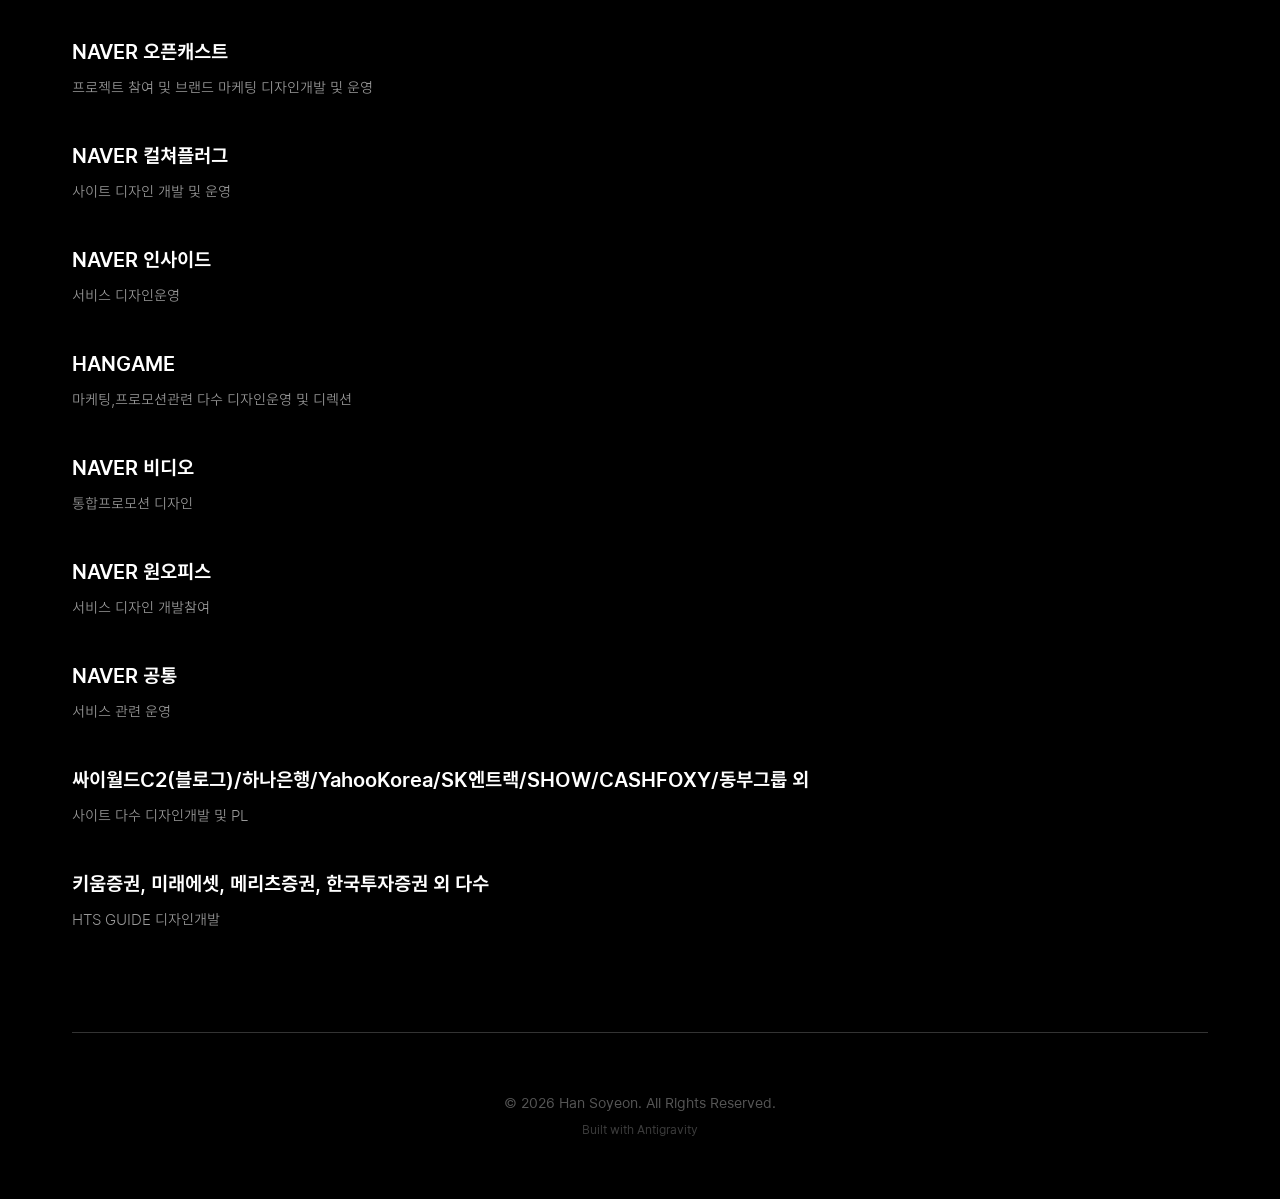
==== commit e91d99f9: "Add attracker service tag (PDF page 7)" ====
--- a/index.html
+++ b/index.html
@@ -148,6 +148,7 @@
                             <a href="files/Han-Soyeon-Portfolio.pdf#page=5" class="project-tag" id="tag-pos-data-analytics" target="_blank" rel="noopener noreferrer"># POS데이터통합분석서비스구축</a>
                             <a href="files/Han-Soyeon-Portfolio.pdf#page=5" class="project-tag" id="tag-franchise-onboarding" target="_blank" rel="noopener noreferrer"># 프랜차이즈본사가맹점온보딩</a>
                             <a href="files/Han-Soyeon-Portfolio.pdf#page=6" class="project-tag" id="tag-api-embedded" target="_blank" rel="noopener noreferrer"># API기반임베디드서비스</a>
+                            <a href="files/Han-Soyeon-Portfolio.pdf#page=7" class="project-tag" id="tag-attracker-service" target="_blank" rel="noopener noreferrer"># 앳트래커서비스</a>
                         </div>
                     </li>
                     <li>
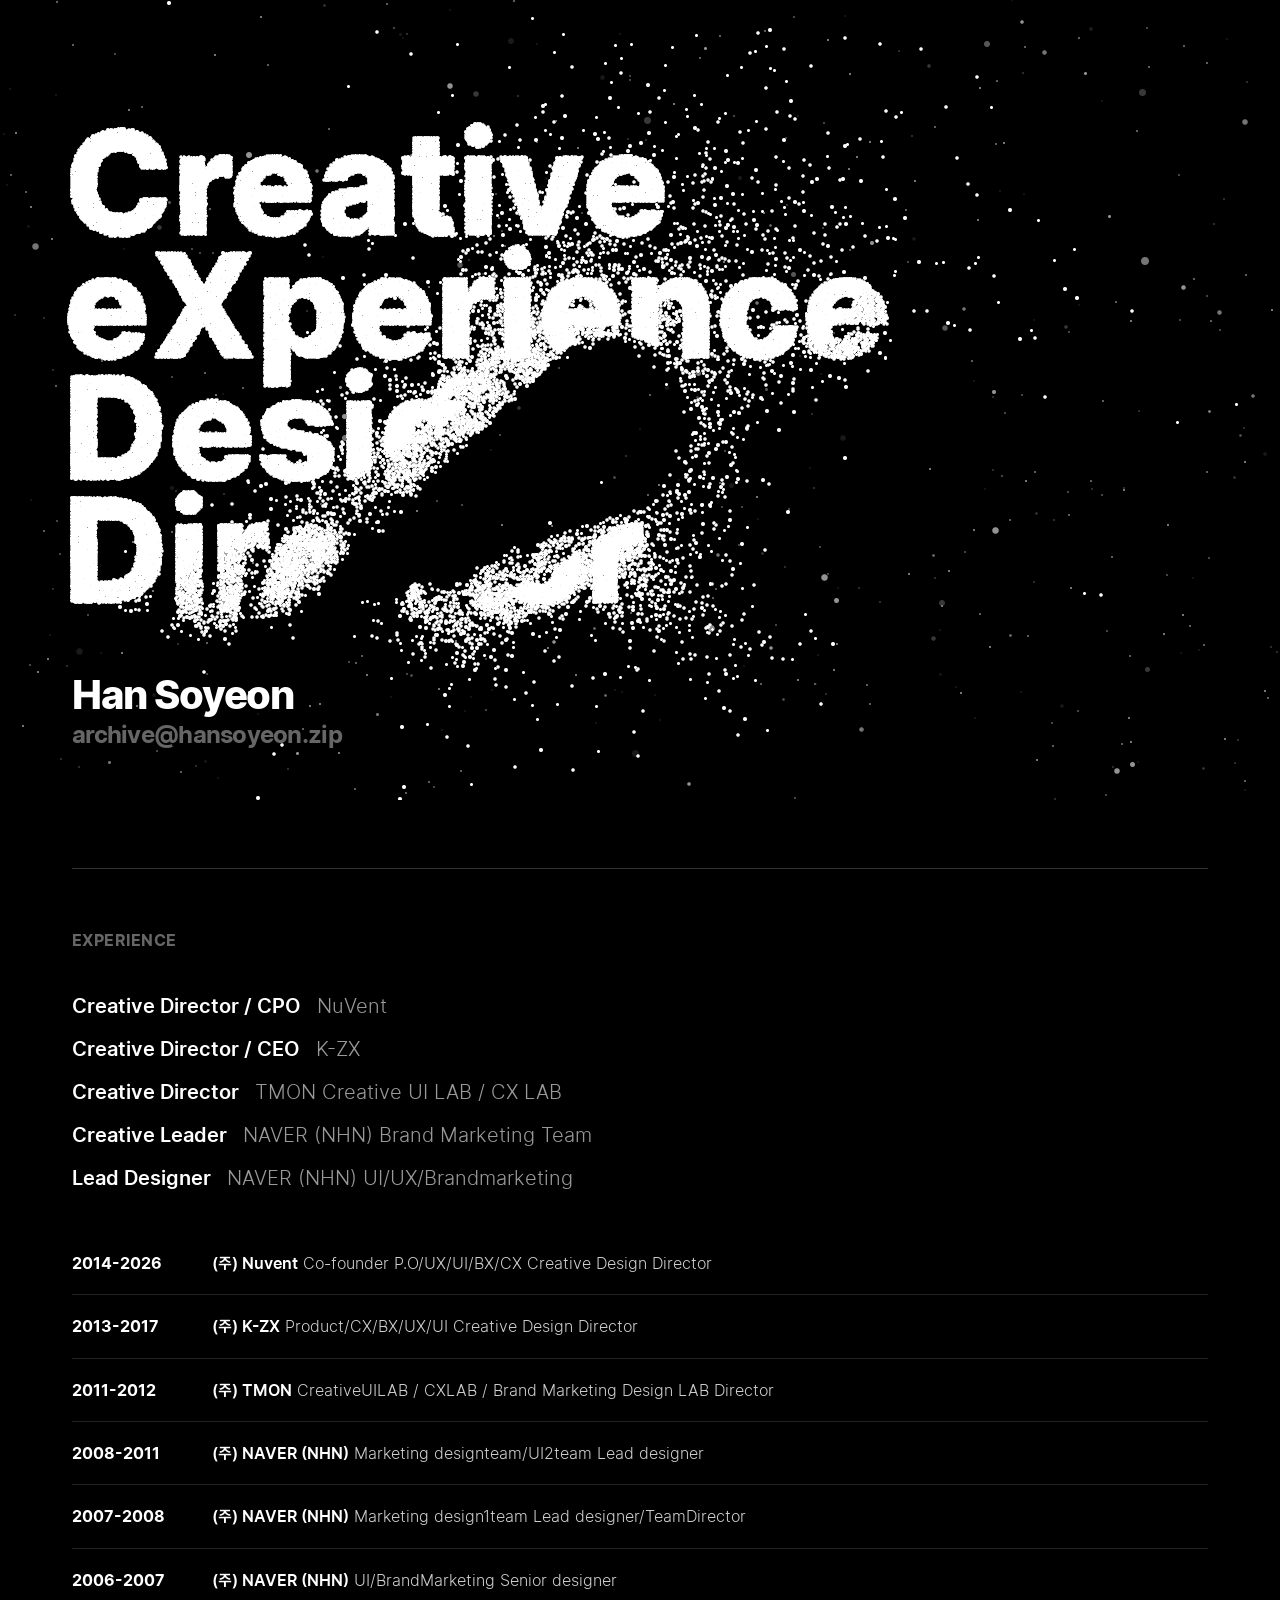
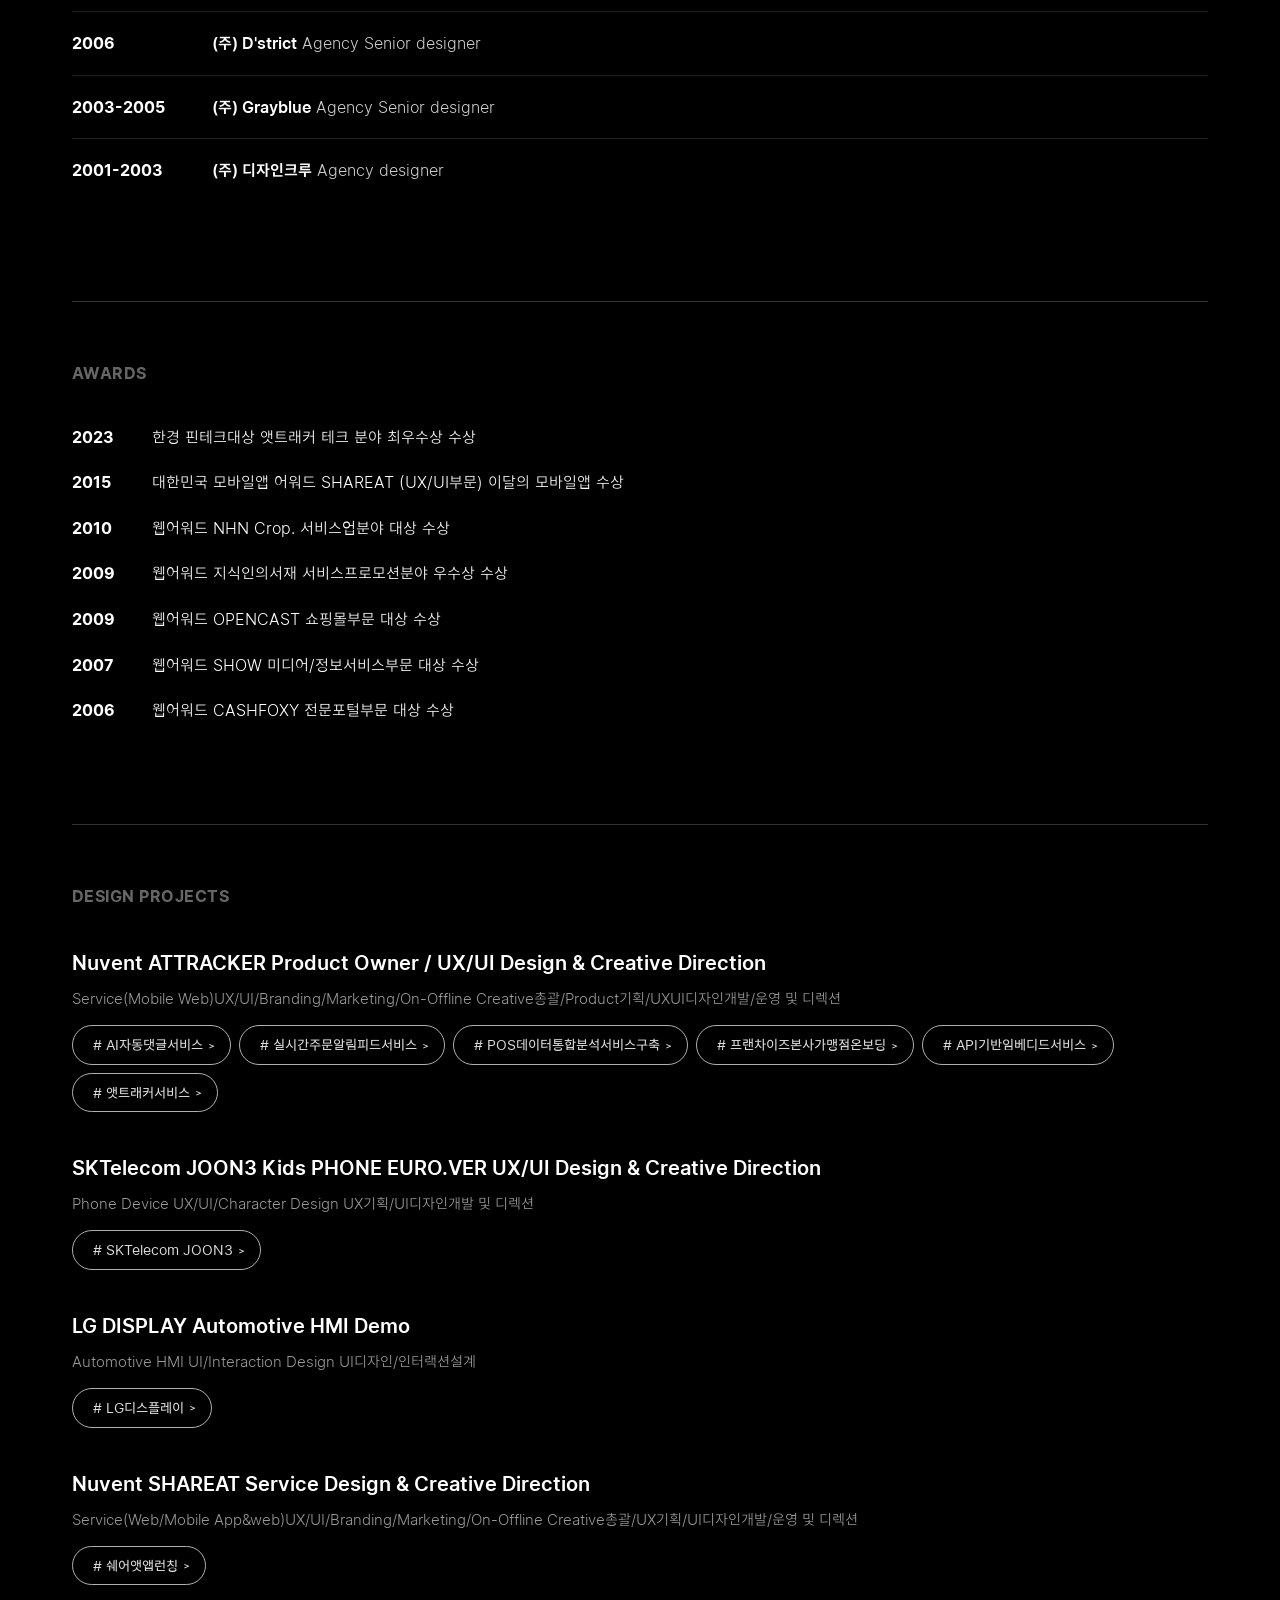
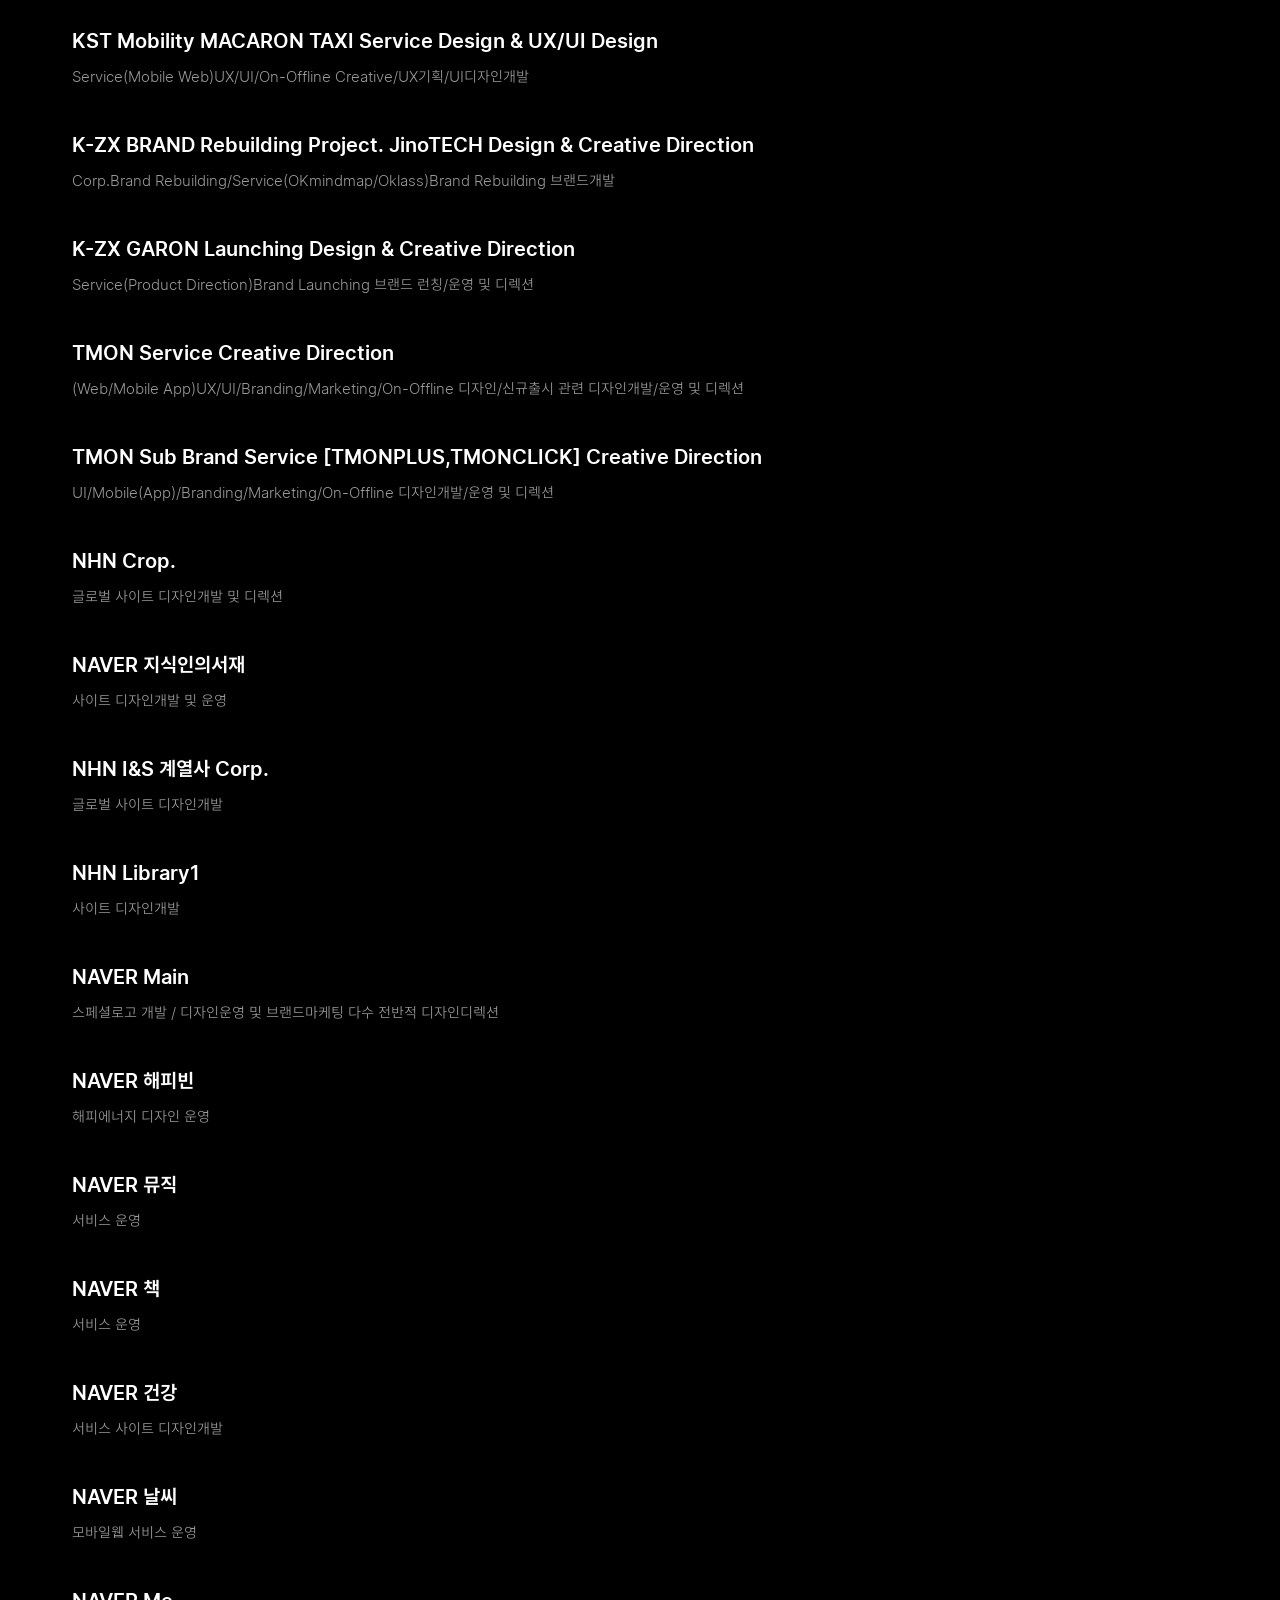
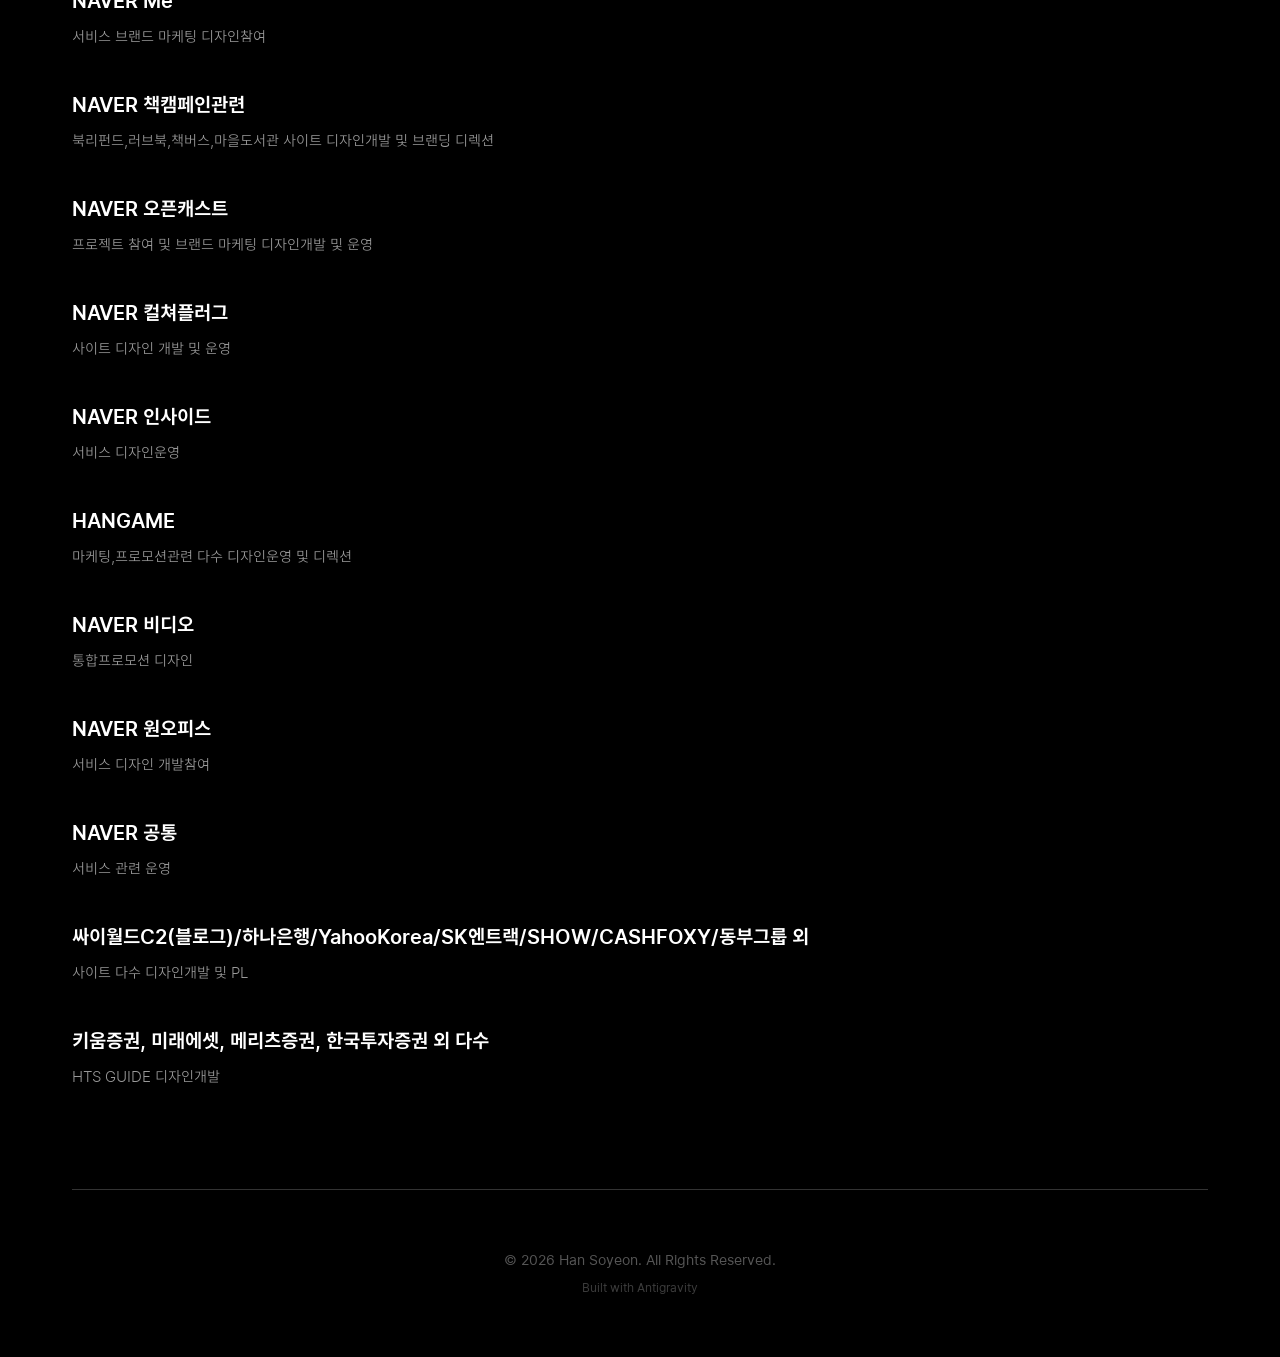
==== commit 05b9b830: "Add LG DISPLAY Automotive HMI Demo item (PDF page 9)" ====
--- a/index.html
+++ b/index.html
@@ -159,7 +159,14 @@
                         </div>
                     </li>
                     <li>
-                        <strong>Nuvent SHAREAT Service Design & Creative Direction</strong>
+                        <strong>LG DISPLAY Automotive HMI Demo</strong>
+                        <p>Automotive HMI UI/Interaction Design UI디자인/인터랙션설계</p>
+                        <div class="project-tags">
+                            <a href="files/Han-Soyeon-Portfolio.pdf#page=9" class="project-tag" id="tag-lg-display" target="_blank" rel="noopener noreferrer"># LG디스플레이</a>
+                        </div>
+                    </li>
+                    <li>
+                        <strong>Nuvent SHAREAT Service Design &amp; Creative Direction</strong>
                         <p>Service(Web/Mobile App&web)UX/UI/Branding/Marketing/On-Offline Creative총괄/UX기획/UI디자인개발/운영 및
                             디렉션</p>
                         <div class="project-tags">
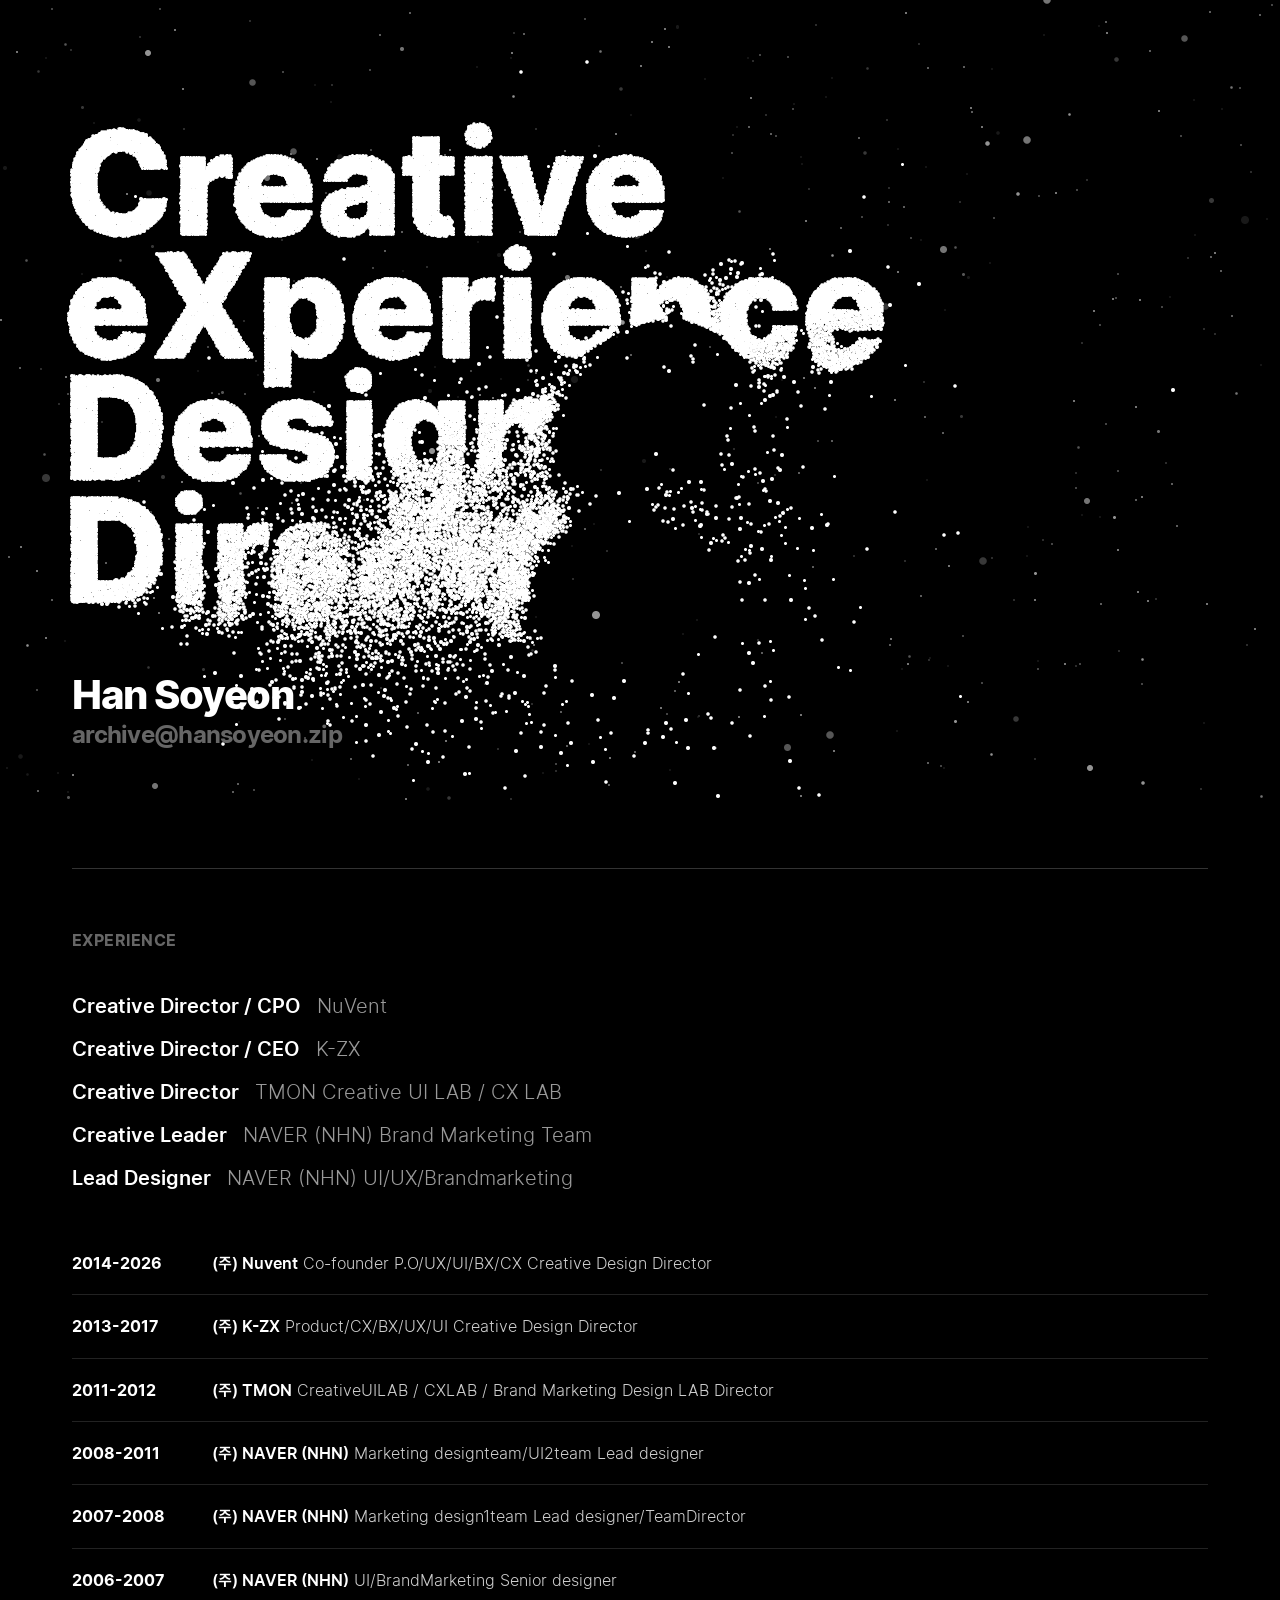
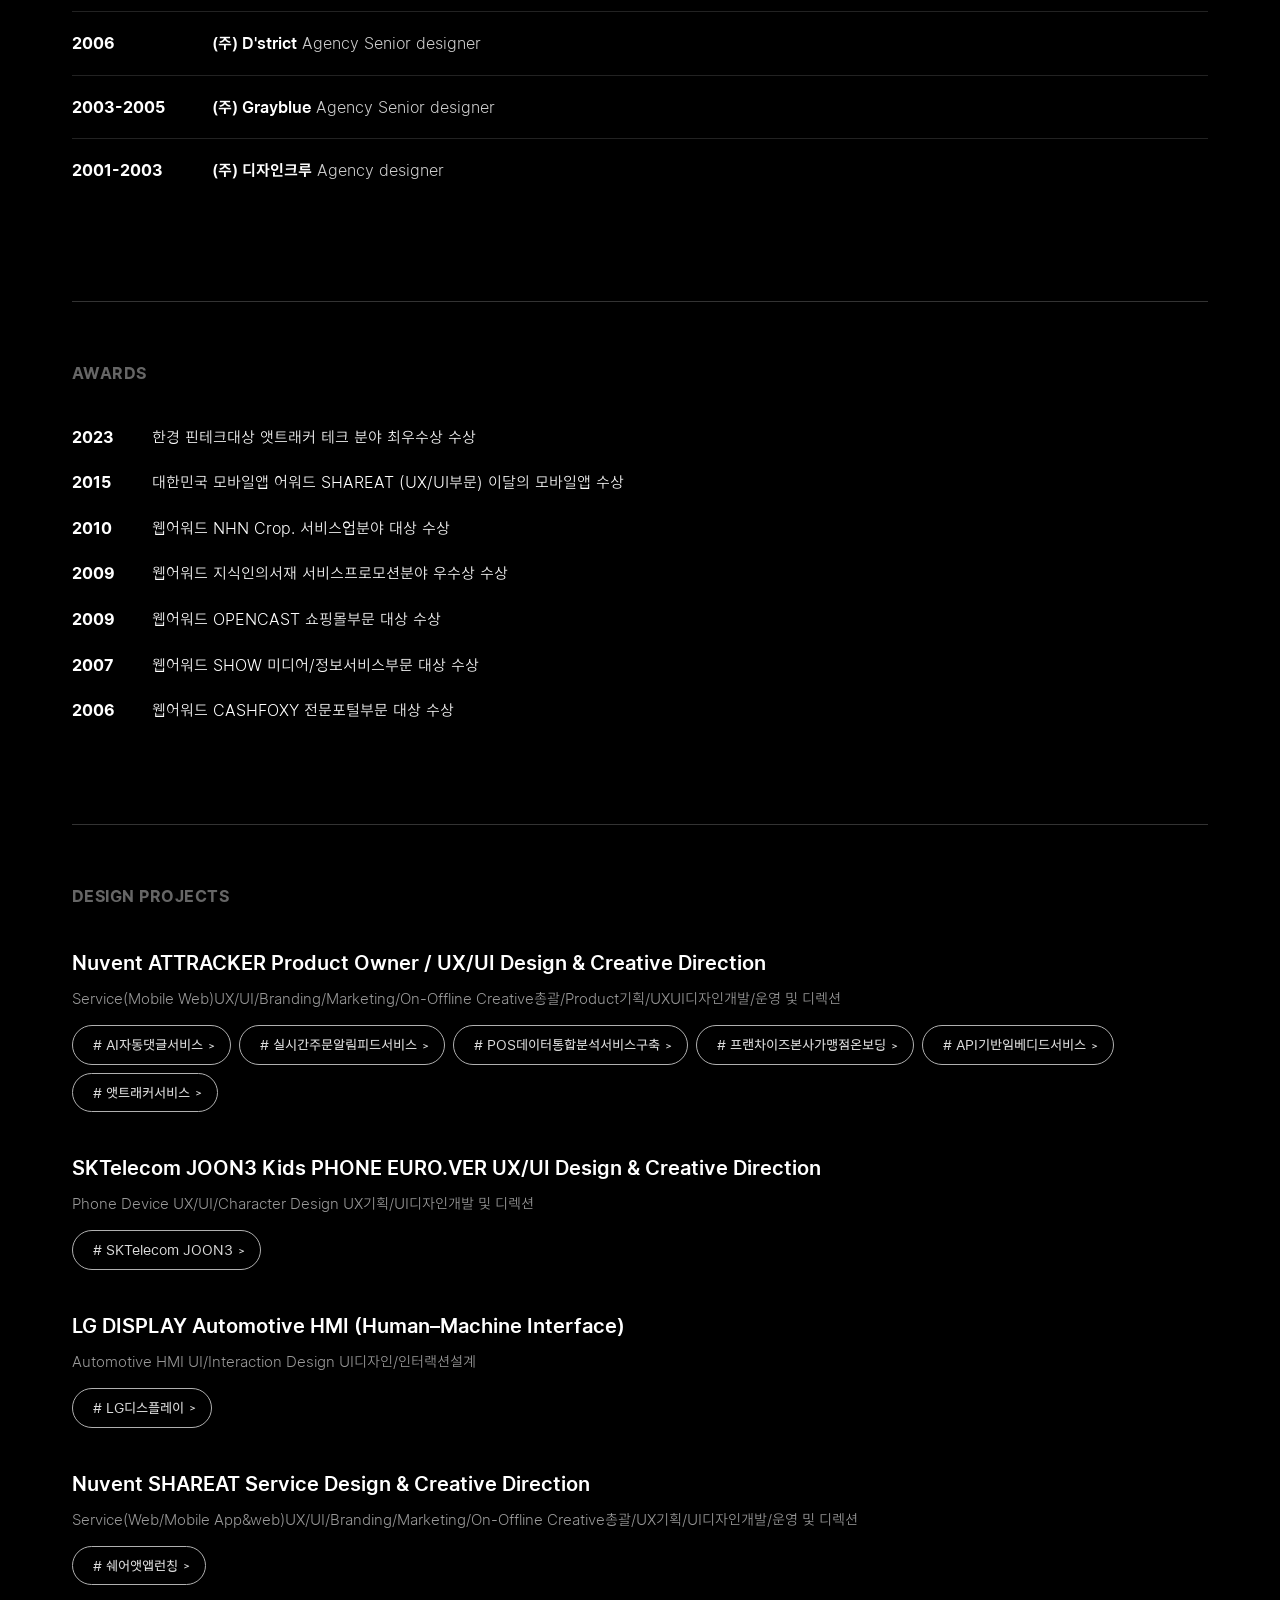
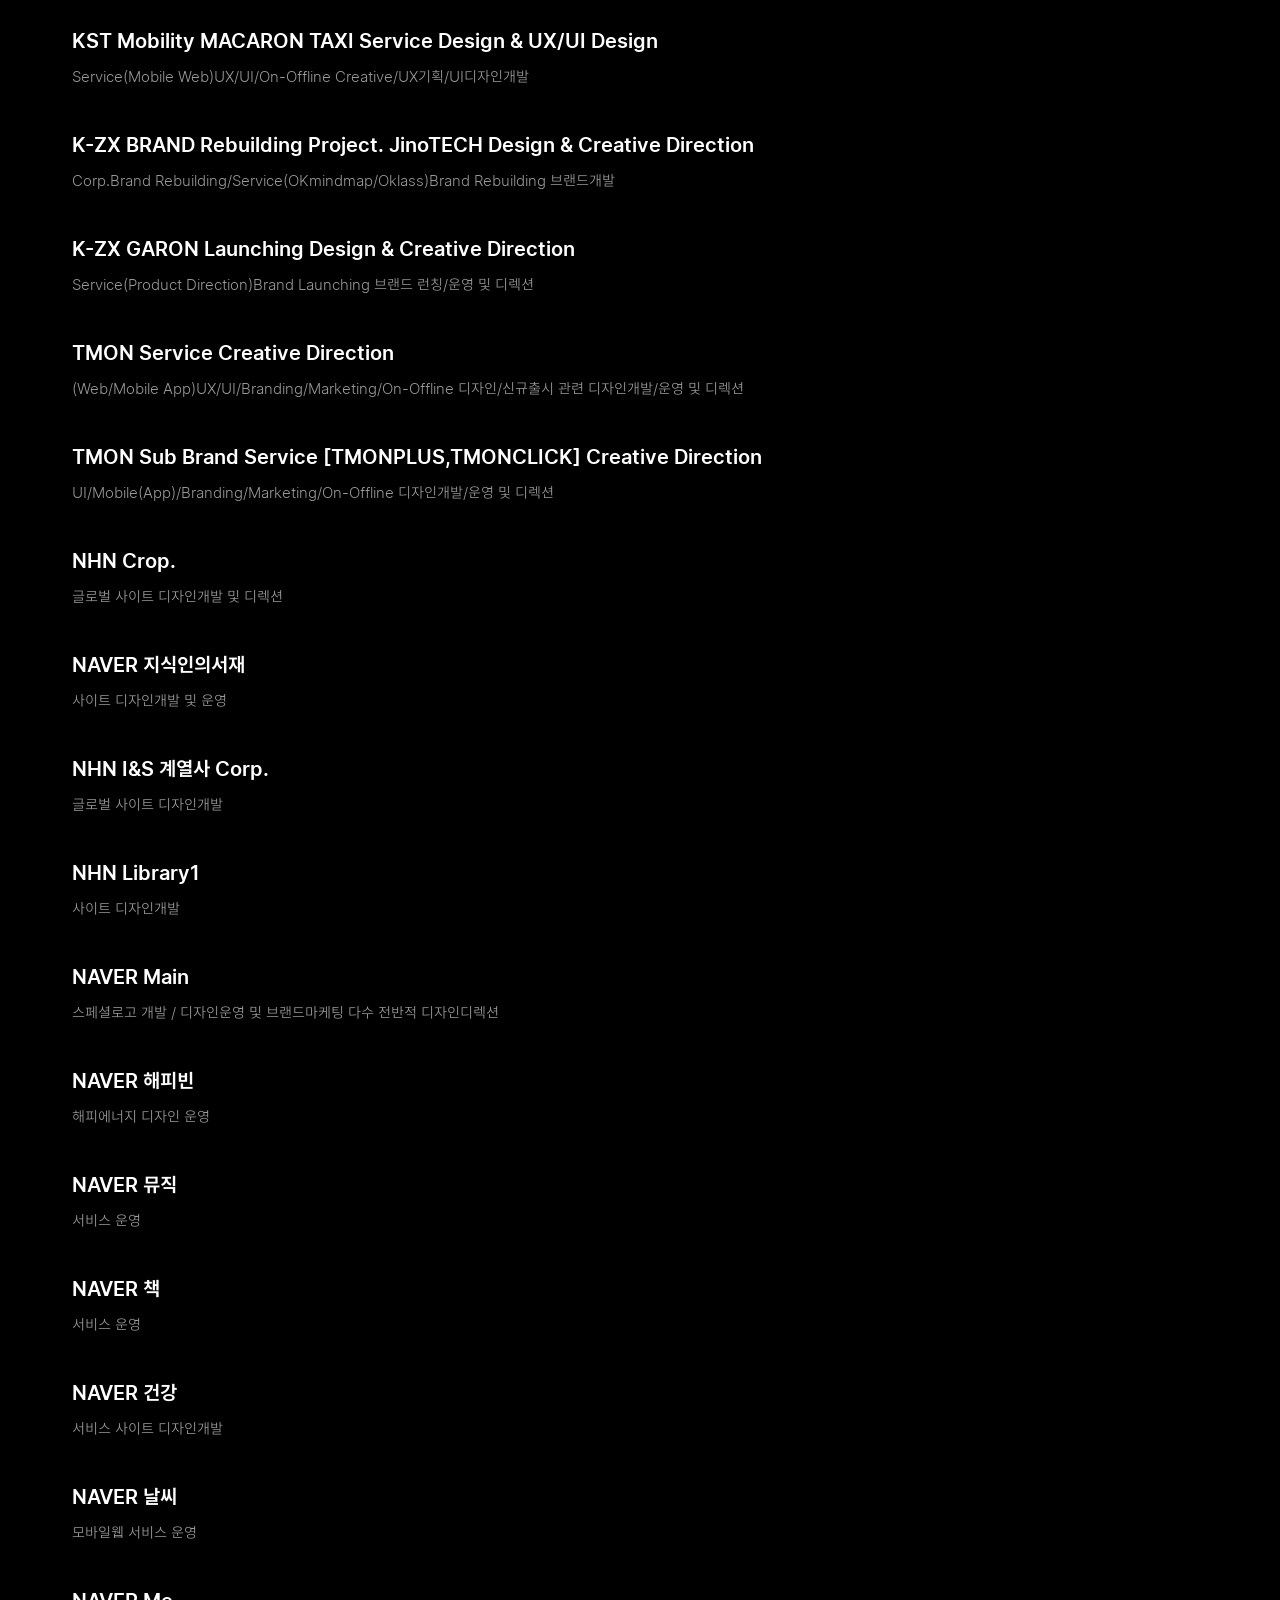
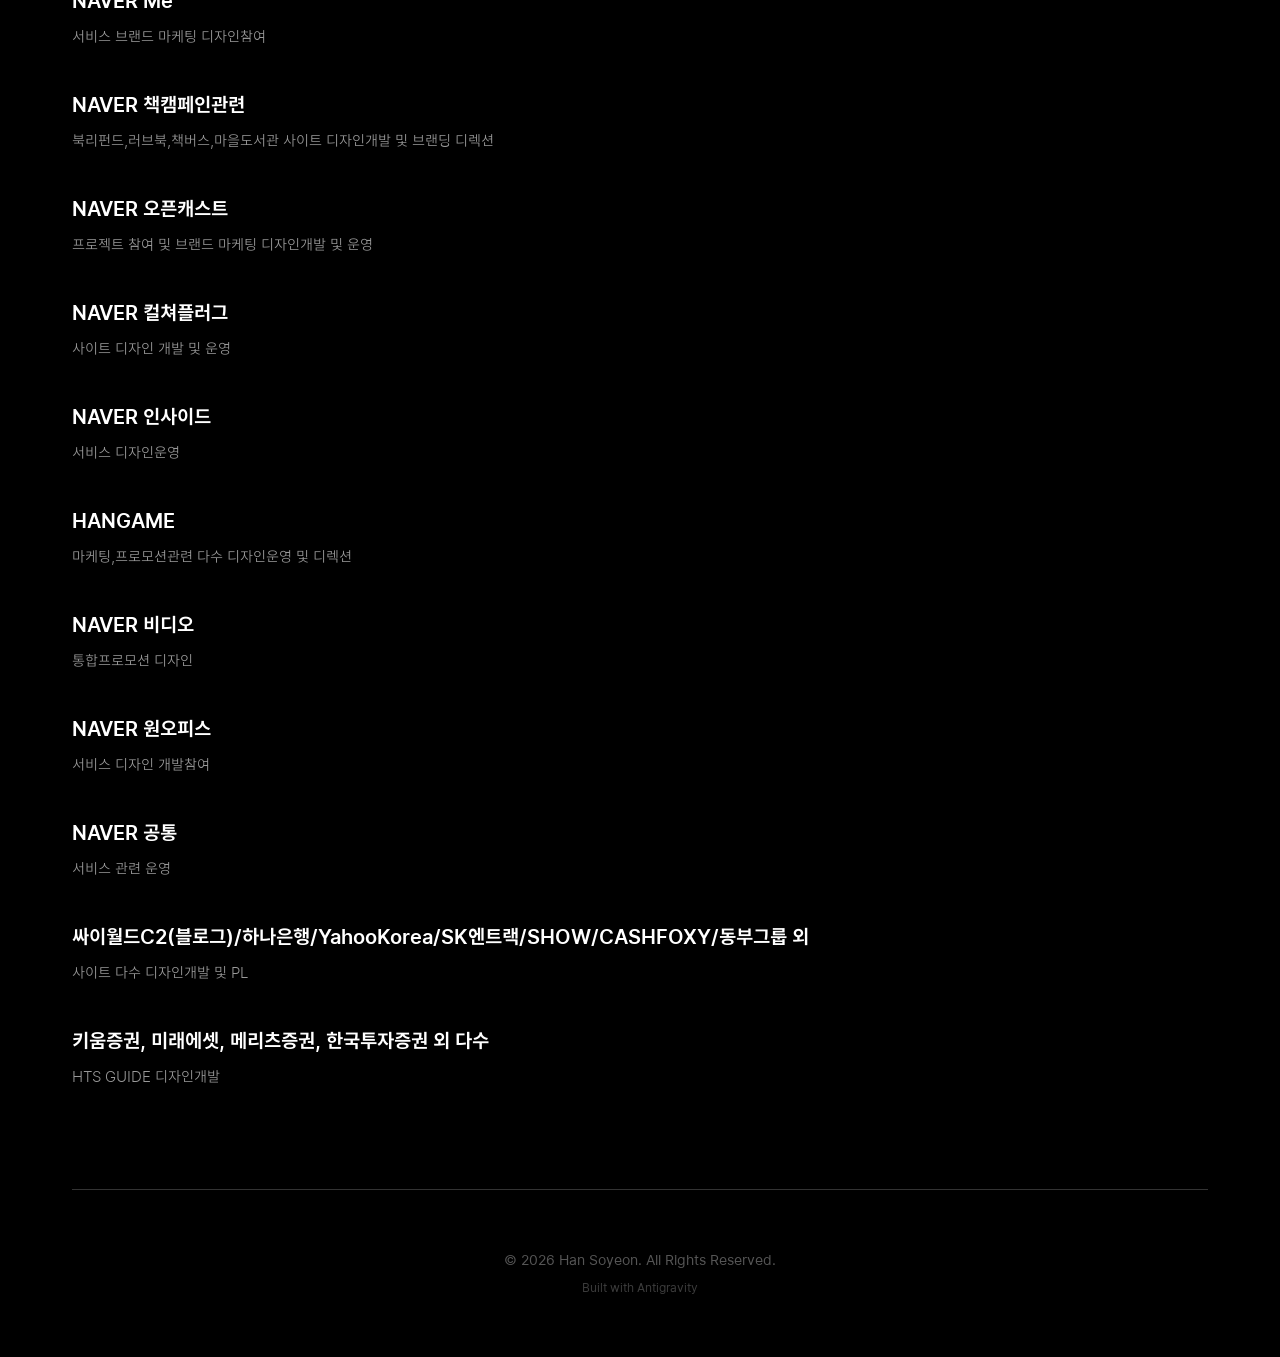
==== commit b86bbfd2: "LG DISPLAY title: drop Demo, add HMI full name" ====
--- a/index.html
+++ b/index.html
@@ -159,7 +159,7 @@
                         </div>
                     </li>
                     <li>
-                        <strong>LG DISPLAY Automotive HMI Demo</strong>
+                        <strong>LG DISPLAY Automotive HMI (Human–Machine Interface)</strong>
                         <p>Automotive HMI UI/Interaction Design UI디자인/인터랙션설계</p>
                         <div class="project-tags">
                             <a href="files/Han-Soyeon-Portfolio.pdf#page=9" class="project-tag" id="tag-lg-display" target="_blank" rel="noopener noreferrer"># LG디스플레이</a>
